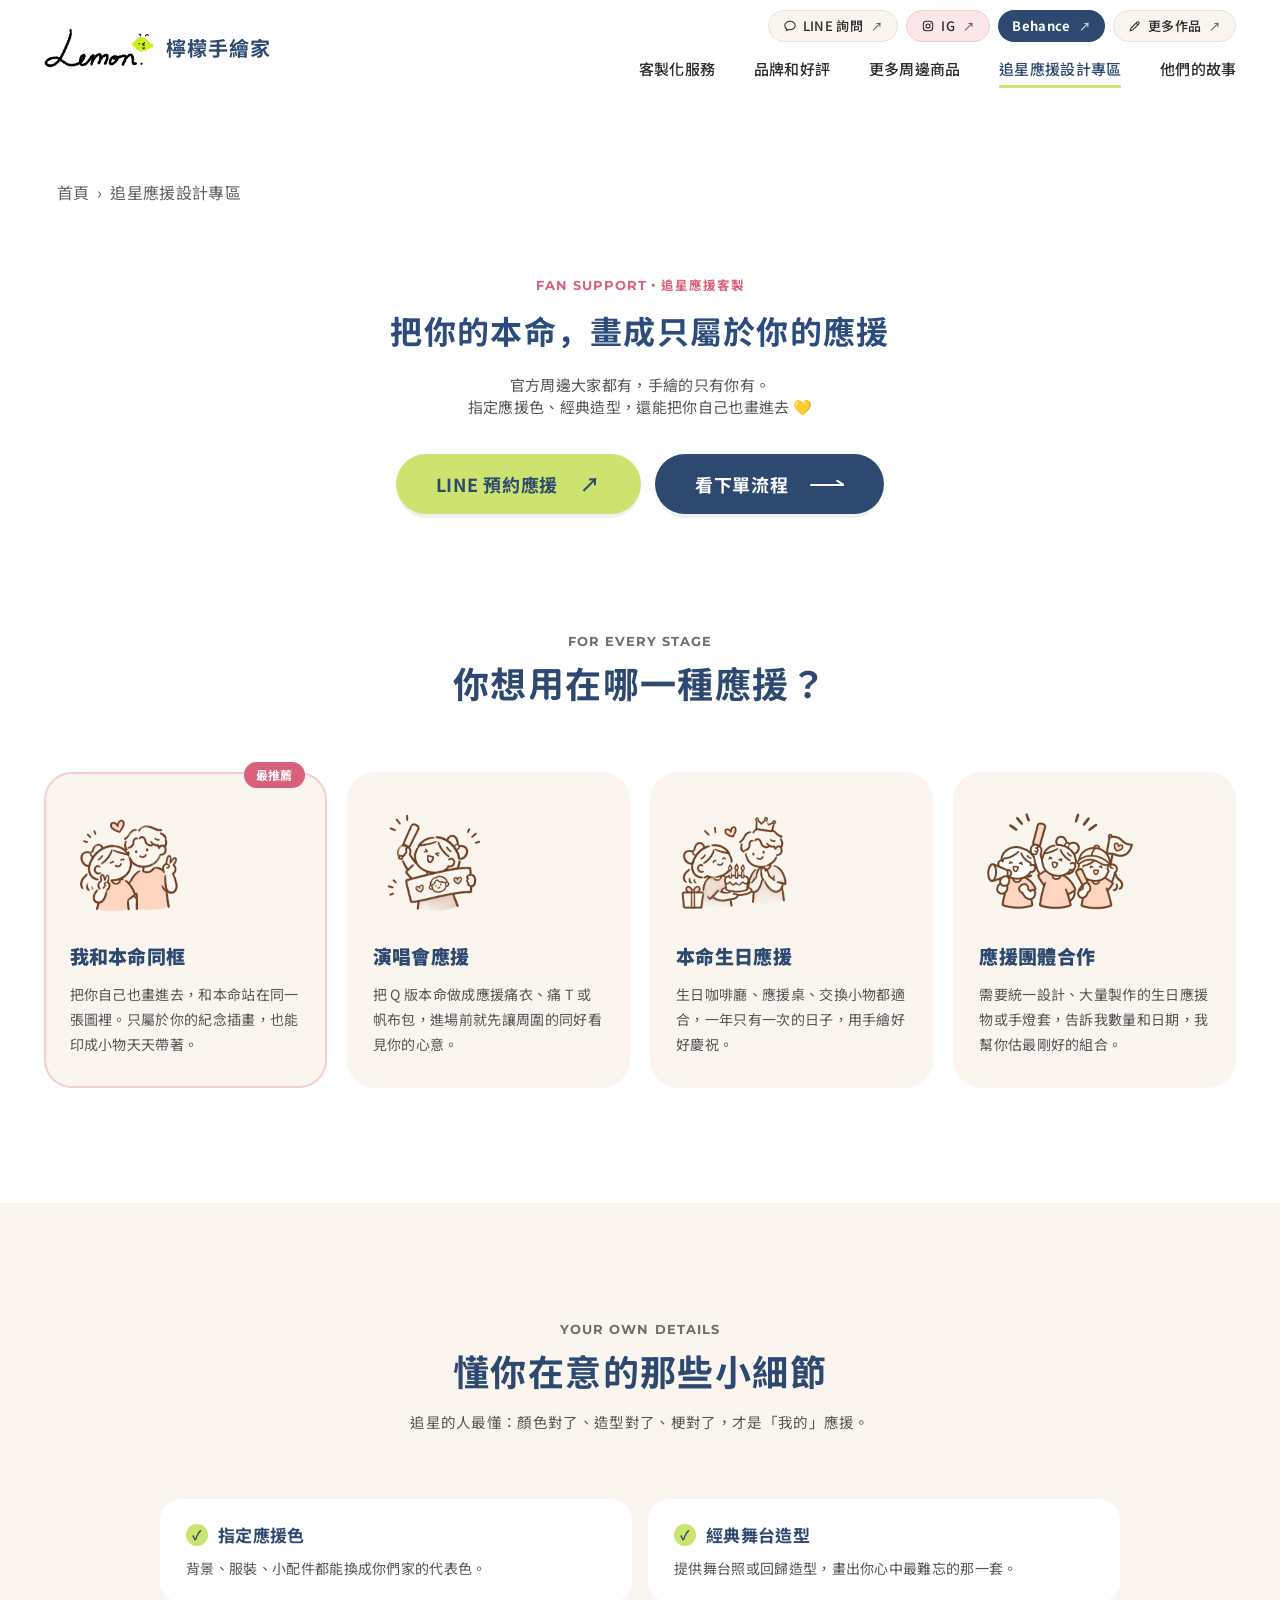
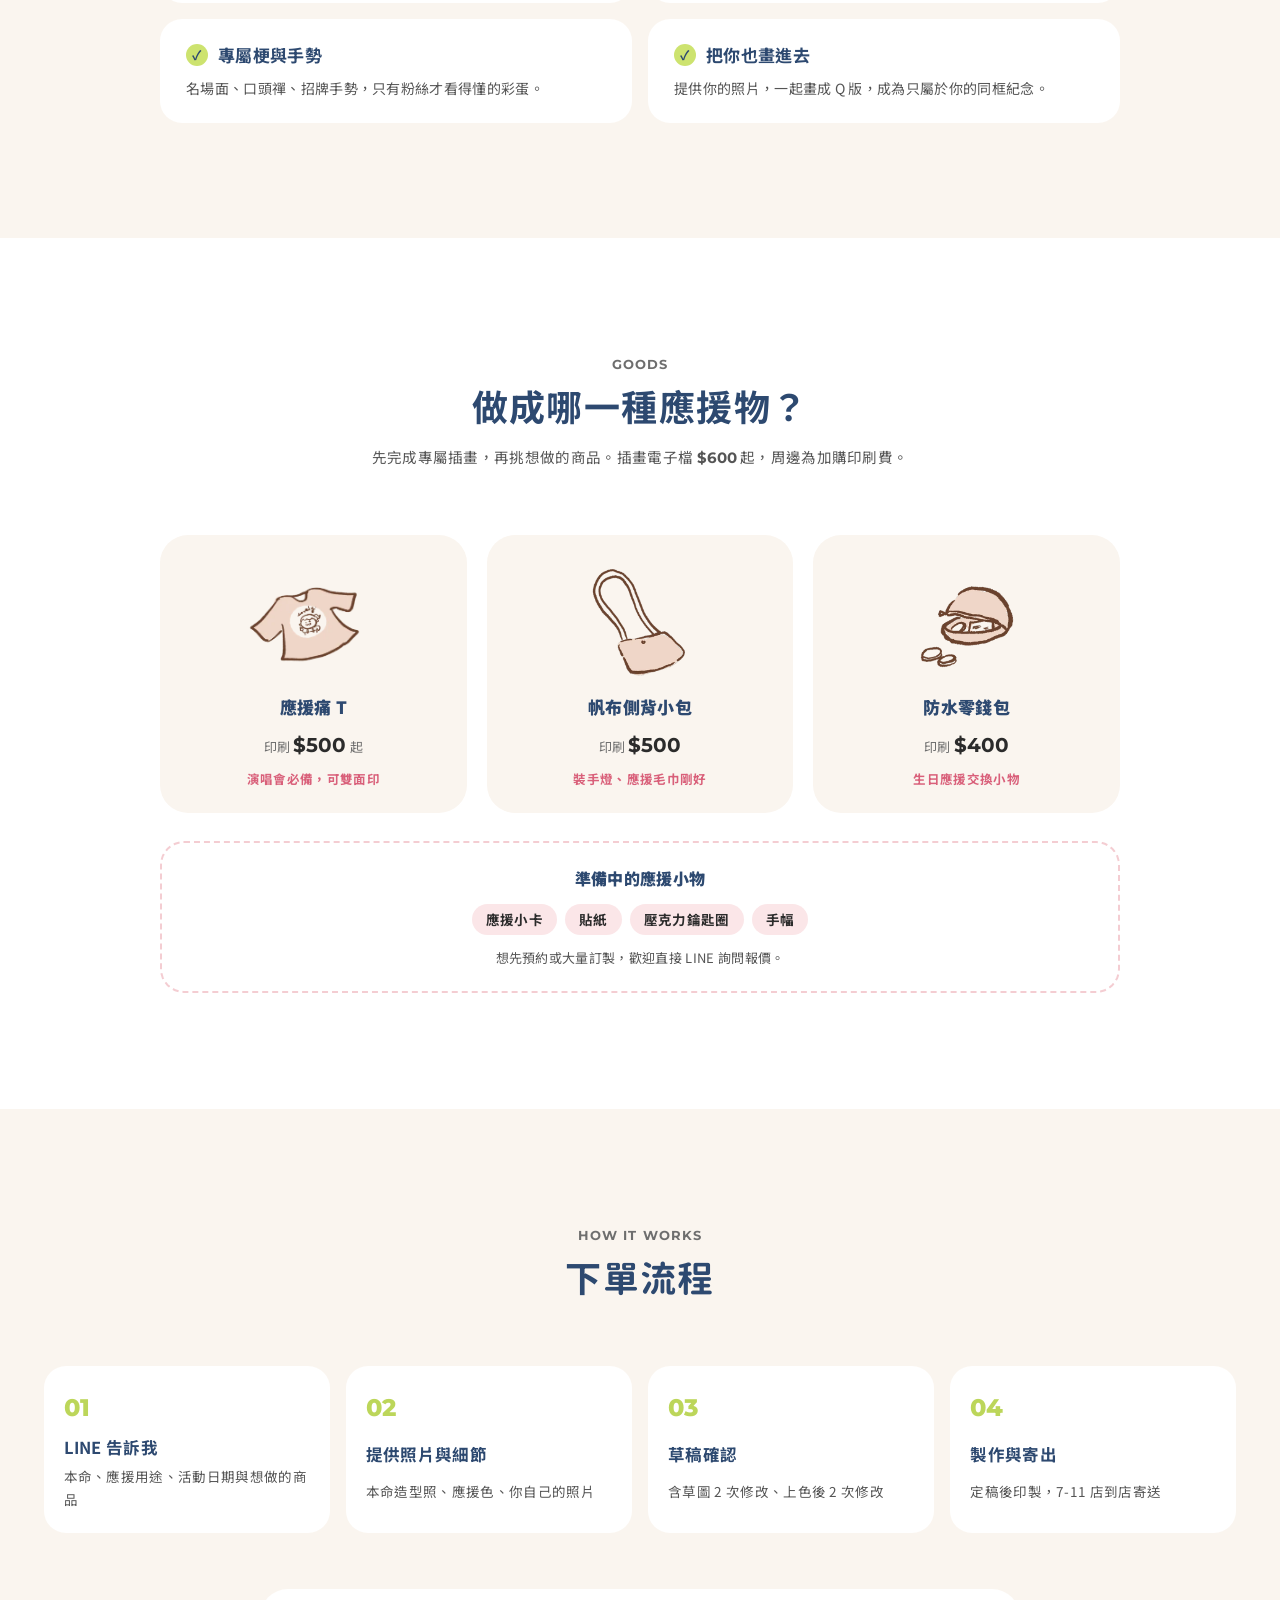
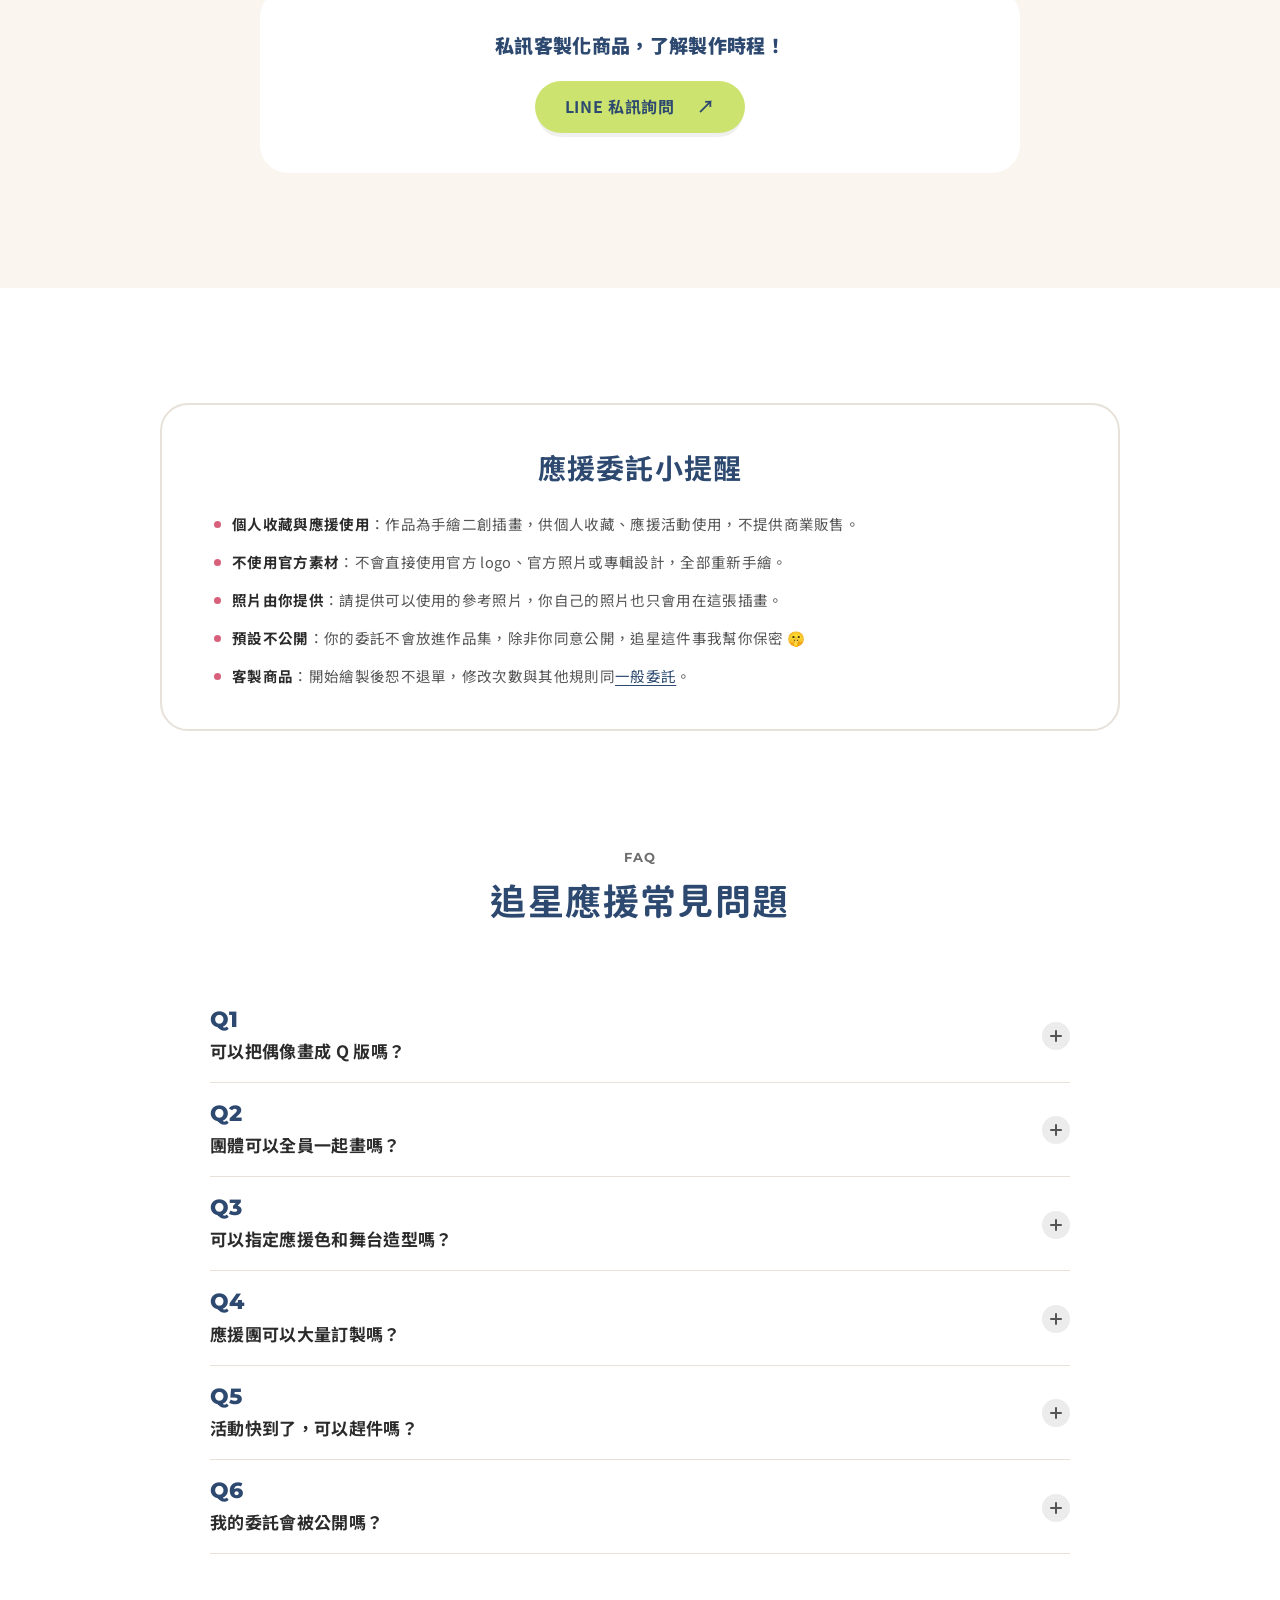
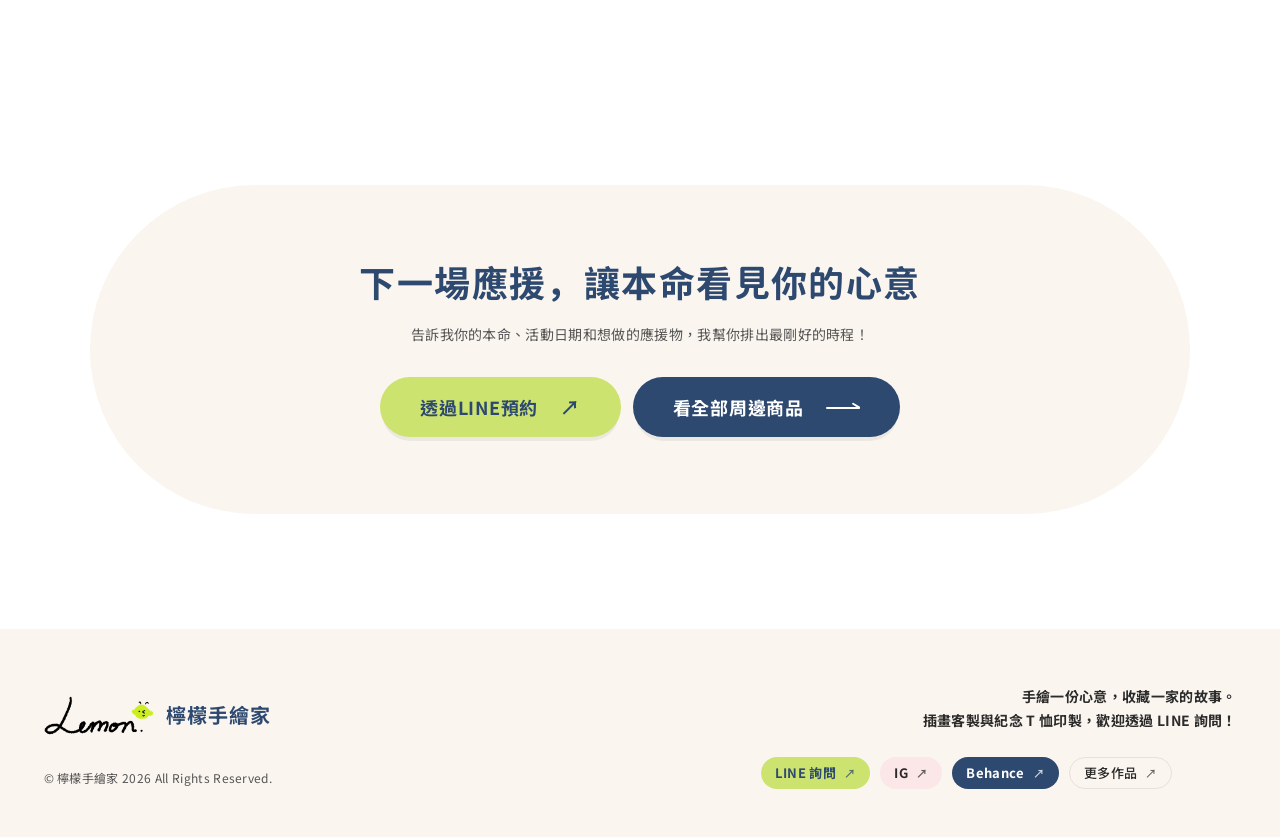
==== fan.html @ dd67eef9 "手機換頁更順：第一屏不淡入、統一資源版本號、預先抓分頁、換頁淡入轉場 - 第一屏內容直接顯示，不再等 JS 載入後淡入（原本換頁後標題約 0.6～0.8 秒才完全出現）；往下捲的內容維持淡入 - 各頁" ====
<!doctype html>
<html lang="zh-Hant-TW" class="no-js">
<head>
  <meta charset="utf-8" />
  <meta name="color-scheme" content="light" />
  <meta name="viewport" content="width=device-width, initial-scale=1, viewport-fit=cover" />
  <title>追星應援客製｜Q 版偶像插畫、和本命同框、應援痛 T 與生日應援小物｜檸檬手繪家</title>
  <meta name="description" content="把你的本命畫成手繪 Q 版，或把你和本命畫進同一張圖。可指定應援色、經典造型與專屬梗，做成演唱會應援痛 T、帆布包、零錢包等生日應援小物，也接應援團客製報價。" />
  <link rel="canonical" href="https://www.lemonhomeme.com/fan.html" />
  <meta name="robots" content="index, follow, max-image-preview:large" />
  <meta property="og:type" content="website" />
  <meta property="og:site_name" content="檸檬手繪家" />
  <meta property="og:locale" content="zh_TW" />
  <meta property="og:title" content="追星應援客製｜把你的本命，畫成只屬於你的應援｜檸檬手繪家" />
  <meta property="og:description" content="手繪 Q 版本命、和本命同框插畫，可指定應援色與經典造型，做成應援痛 T、帆布包、生日應援小物。" />
  <meta property="og:url" content="https://www.lemonhomeme.com/fan.html" />
  <meta property="og:image" content="https://www.lemonhomeme.com/assets/og-image.jpg" />
  <meta property="og:image:width" content="1200" />
  <meta property="og:image:height" content="630" />
  <meta property="og:image:alt" content="檸檬手繪家 Q 版手繪插畫" />
  <meta name="twitter:card" content="summary_large_image" />
  <script type="application/ld+json">
{
 "@context": "https://schema.org",
 "@graph": [
  {
   "@type": "Organization",
   "@id": "https://www.lemonhomeme.com/#org",
   "name": "檸檬手繪家",
   "url": "https://www.lemonhomeme.com/",
   "logo": "https://www.lemonhomeme.com/assets/favicon-512.png",
   "sameAs": [
    "https://www.instagram.com/lemonhomeme/",
    "https://www.behance.net/kkkomo2102",
    "https://line.me/ti/p/~komo2102"
   ]
  },
  {
   "@type": "BreadcrumbList",
   "itemListElement": [
    { "@type": "ListItem", "position": 1, "name": "首頁", "item": "https://www.lemonhomeme.com/" },
    { "@type": "ListItem", "position": 2, "name": "追星應援設計專區", "item": "https://www.lemonhomeme.com/fan.html" }
   ]
  },
  {
   "@type": "FAQPage",
   "mainEntity": [
    {
     "@type": "Question",
     "name": "可以把偶像畫成 Q 版嗎？",
     "acceptedAnswer": { "@type": "Answer", "text": "可以。提供本命的照片與想要的造型，就能畫成檸檬手繪家風格的 Q 版插畫，作品為個人收藏與應援使用，不提供商業販售。" }
    },
    {
     "@type": "Question",
     "name": "演唱會或生日應援要多久前下單？",
     "acceptedAnswer": { "@type": "Answer", "text": "製作時程依商品與當時排單而定，請先私訊告訴我想做的客製化商品與活動日期，我會告知預計完成時間。節日與大型演唱會前排單較多，越早預約越安心。" }
    },
    {
     "@type": "Question",
     "name": "應援團可以大量訂製嗎？",
     "acceptedAnswer": { "@type": "Answer", "text": "可以。請透過 LINE 告訴我數量、品項與活動日期，我會依數量提供報價與交期。" }
    }
   ]
  }
 ]
}
  </script>
  <meta name="theme-color" content="#2d4970" />
  <link rel="icon" href="favicon.ico" sizes="any" />
  <link rel="icon" type="image/png" sizes="32x32" href="assets/favicon-32.png" />
  <link rel="icon" type="image/png" sizes="48x48" href="assets/favicon-48.png" />
  <link rel="icon" type="image/png" sizes="96x96" href="assets/favicon-96.png" />
  <link rel="icon" type="image/png" sizes="192x192" href="assets/favicon-192.png" />
  <link rel="apple-touch-icon" href="assets/apple-touch-icon.png" />
  <link rel="preload" href="assets/fonts/GenJyuuGothic-Bold-titles.woff2" as="font" type="font/woff2" crossorigin />
  <link rel="preconnect" href="https://fonts.googleapis.com" />
  <link rel="preconnect" href="https://fonts.gstatic.com" crossorigin />
  <link href="https://fonts.googleapis.com/css2?family=Montserrat:wght@600;700;800&family=Noto+Sans+TC:wght@400;500;700;900&display=swap" rel="stylesheet" />
  <link rel="stylesheet" href="styles.css?v=185" />
  <link rel="stylesheet" href="hig-refresh.css?v=23" />
  <link rel="stylesheet" href="fan.css?v=6" />
</head>
<body class="page-goods page-fan">
  <a class="skip-link" href="#main">跳到主要內容</a>

  <!-- ============ Header ============ -->
  <header class="site-header" id="top">
    <div class="container header-inner">
      <a class="brand" href="index.html" aria-label="檸檬手繪家 回到首頁">
        <img src="assets/logo.webp" alt="Lemon" width="357" height="128" class="brand-logo" />
        <span class="brand-name">檸檬手繪家</span>
      </a>

      <div class="header-right">
        <div class="header-pills">
          <a class="pill pill-outline" href="https://line.me/ti/p/~komo2102" target="_blank" rel="noopener" data-line>
            <svg viewBox="0 0 24 24" aria-hidden="true"><path d="M12 4C7 4 3 7.3 3 11.3c0 2.3 1.3 4.3 3.4 5.7L6 20l3.3-1.8c.9.2 1.8.3 2.7.3 5 0 9-3.3 9-7.2S17 4 12 4Z"/></svg>
            LINE 詢問
          </a>
          <a class="pill pill-outline" href="https://www.instagram.com/lemonhomeme/" target="_blank" rel="noopener" data-social>
            <svg viewBox="0 0 24 24" aria-hidden="true"><rect x="4" y="4" width="16" height="16" rx="5"/><circle cx="12" cy="12" r="3.6"/><circle cx="16.8" cy="7.2" r=".9" class="fill"/></svg>
            IG
          </a>
          <a class="pill pill-navy" href="https://www.behance.net/kkkomo2102" target="_blank" rel="noopener noreferrer">Behance</a>
          <a class="pill pill-outline" href="https://super-mermaid-92f6fc.netlify.app/" target="_blank" rel="noopener">
            <svg viewBox="0 0 24 24" aria-hidden="true"><path d="M4 20l4-1 10.5-10.5a2.1 2.1 0 0 0-3-3L5 16l-1 4Z"/><path d="M14 7l3 3"/></svg>
            更多作品
          </a>
        </div>
        <nav class="main-nav" aria-label="主選單">
          <a href="index.html">客製化服務</a>
          <a href="story.html">品牌和好評</a>
          <a href="goods.html">更多周邊商品</a>
          <a href="fan.html" class="is-active" aria-current="page">追星應援設計專區</a>
          <a href="stories.html">他們的故事</a>
        </nav>
      </div>

      <button class="menu-toggle" aria-label="開啟選單" aria-expanded="false" aria-controls="mobile-menu">
        <span></span><span></span><span></span>
      </button>
    </div>

    <div class="mobile-menu" id="mobile-menu" hidden>
      <nav aria-label="手機選單">
        <a href="index.html">客製化服務</a>
        <a href="story.html">品牌和好評</a>
        <a href="goods.html">更多周邊商品</a>
        <a href="fan.html" aria-current="page">追星應援設計專區</a>
        <a href="stories.html">他們的故事</a>
      </nav>
      <div class="mobile-menu-pills">
        <a class="btn btn-lime" href="https://line.me/ti/p/~komo2102" target="_blank" rel="noopener" data-line>LINE 詢問 <i class="arrow"></i></a>
        <a class="pill pill-outline" href="https://www.instagram.com/lemonhomeme/" target="_blank" rel="noopener" data-social>IG</a>
        <a class="btn btn-navy" href="https://www.behance.net/kkkomo2102" target="_blank" rel="noopener noreferrer">Behance <i class="arrow"></i></a>
        <a class="pill pill-outline" href="https://super-mermaid-92f6fc.netlify.app/" target="_blank" rel="noopener">更多作品</a>
      </div>
    </div>
  </header>

  <main id="main">
    <!-- ============ Hero ============ -->
    <section class="goods-hero fan-hero">
      <div class="container">
        <nav class="crumbs" aria-label="麵包屑"><a href="index.html">首頁</a><span aria-hidden="true">›</span><span>追星應援設計專區</span></nav>
        <div class="fan-hero-inner reveal">
          <p class="fan-eyebrow">FAN SUPPORT・追星應援客製</p>
          <h1 class="gh-title"><span class="nowrap">把你的本命，</span><span class="nowrap">畫成只屬於你的應援</span></h1>
          <p class="gh-lead">官方周邊大家都有，手繪的只有你有。<br />指定應援色、經典造型，還能把你自己也畫進去 💛</p>
          <div class="fan-hero-actions">
            <a class="btn btn-lime btn-lg" href="https://line.me/ti/p/~komo2102" target="_blank" rel="noopener" data-line>LINE 預約應援 <i class="arrow"></i></a>
            <a class="btn btn-navy btn-lg" href="#fan-timeline">看下單流程 <i class="arrow"></i></a>
          </div>
        </div>
      </div>
    </section>

    <!-- ============ Scenes ============ -->
    <section class="fan-scenes section" id="fan-scenes" aria-labelledby="fan-scenes-title">
      <div class="container">
        <header class="section-head reveal">
          <p class="eyebrow">FOR EVERY STAGE</p>
          <h2 class="h2" id="fan-scenes-title">你想用在哪一種應援？</h2>
        </header>
        <div class="fan-scene-grid">
          <article class="fan-scene is-hot reveal" style="--d:0">
            <span class="fan-badge">最推薦</span>
            <img class="fan-scene-ico" src="assets/fan/scene-together.webp" alt="我和本命同框插圖：兩人比 YA 合照" width="363" height="360" loading="lazy" />
            <h3>我和本命同框</h3>
            <p>把你自己也畫進去，和本命站在同一張圖裡。只屬於你的紀念插畫，也能印成小物天天帶著。</p>
          </article>
          <article class="fan-scene reveal" style="--d:1">
            <img class="fan-scene-ico" src="assets/fan/scene-concert.webp" alt="演唱會應援插圖：女孩舉著手燈與應援手幅" width="363" height="360" loading="lazy" />
            <h3>演唱會應援</h3>
            <p>把 Q 版本命做成應援痛衣、痛 T 或帆布包，進場前就先讓周圍的同好看見你的心意。</p>
          </article>
          <article class="fan-scene reveal" style="--d:2">
            <img class="fan-scene-ico" src="assets/fan/scene-birthday.webp" alt="生日應援插圖：捧著生日蛋糕為戴皇冠的本命慶生" width="363" height="360" loading="lazy" />
            <h3>本命生日應援</h3>
            <p>生日咖啡廳、應援桌、交換小物都適合，一年只有一次的日子，用手繪好好慶祝。</p>
          </article>
          <article class="fan-scene reveal" style="--d:3">
            <img class="fan-scene-ico" src="assets/fan/scene-group.webp" alt="應援團體插圖：三個人拿著大聲公、手燈和旗子一起應援" width="461" height="360" loading="lazy" />
            <h3>應援團體合作</h3>
            <p>需要統一設計、大量製作的生日應援物或手燈套，告訴我數量和日期，我幫你估最剛好的組合。</p>
          </article>
        </div>
      </div>
    </section>

    <!-- ============ Details you can choose ============ -->
    <section class="fan-details section section-beige" aria-labelledby="fan-details-title">
      <div class="container">
        <header class="section-head reveal">
          <p class="eyebrow">YOUR OWN DETAILS</p>
          <h2 class="h2" id="fan-details-title">懂你在意的那些小細節</h2>
          <p class="fan-sub">追星的人最懂：顏色對了、造型對了、梗對了，才是「我的」應援。</p>
        </header>
        <ul class="fan-detail-list">
          <li class="reveal" style="--d:0"><b>指定應援色</b><span>背景、服裝、小配件都能換成你們家的代表色。</span></li>
          <li class="reveal" style="--d:1"><b>經典舞台造型</b><span>提供舞台照或回歸造型，畫出你心中最難忘的那一套。</span></li>
          <li class="reveal" style="--d:2"><b>專屬梗與手勢</b><span>名場面、口頭禪、招牌手勢，只有粉絲才看得懂的彩蛋。</span></li>
          <li class="reveal" style="--d:3"><b>把你也畫進去</b><span>提供你的照片，一起畫成 Q 版，成為只屬於你的同框紀念。</span></li>
        </ul>
      </div>
    </section>

    <!-- ============ Items ============ -->
    <section class="fan-items section" id="fan-items" aria-labelledby="fan-items-title">
      <div class="container">
        <header class="section-head reveal">
          <p class="eyebrow">GOODS</p>
          <h2 class="h2" id="fan-items-title">做成哪一種應援物？</h2>
          <p class="fan-sub">先完成專屬插畫，再挑想做的商品。插畫電子檔 <span class="num">$600</span> 起，周邊為加購印刷費。</p>
        </header>
        <div class="fan-item-grid">
          <a class="fan-item reveal" style="--d:0" href="goods.html#tee">
            <span class="fan-item-art"><img src="assets/goods/tee-icon.webp" alt="應援痛 T 示意圖" width="428" height="267" loading="lazy" /></span>
            <b>應援痛 T</b>
            <span class="fan-item-price">印刷 <span class="num">$500</span> 起</span>
            <span class="fan-item-note">演唱會必備，可雙面印</span>
          </a>
          <a class="fan-item reveal" style="--d:1" href="goods.html#tote">
            <span class="fan-item-art"><img src="assets/goods/tote-art.webp" alt="帆布側背小包手繪插圖" width="472" height="390" loading="lazy" /></span>
            <b>帆布側背小包</b>
            <span class="fan-item-price">印刷 <span class="num">$500</span></span>
            <span class="fan-item-note">裝手燈、應援毛巾剛好</span>
          </a>
          <a class="fan-item reveal" style="--d:2" href="goods.html#purse">
            <span class="fan-item-art"><img src="assets/goods/purse-art.webp" alt="防水零錢包手繪插圖" width="475" height="390" loading="lazy" /></span>
            <b>防水零錢包</b>
            <span class="fan-item-price">印刷 <span class="num">$400</span></span>
            <span class="fan-item-note">生日應援交換小物</span>
          </a>
        </div>
        <div class="fan-soon reveal">
          <p class="fan-soon-title">準備中的應援小物</p>
          <ul class="fan-soon-list">
            <li>應援小卡</li>
            <li>貼紙</li>
            <li>壓克力鑰匙圈</li>
            <li>手幅</li>
          </ul>
          <p class="fan-soon-note">想先預約或大量訂製，歡迎直接 LINE 詢問報價。</p>
        </div>
      </div>
    </section>

    <!-- ============ Flow + timeline ============ -->
    <section class="fan-flow section section-beige" id="fan-timeline" aria-labelledby="fan-flow-title">
      <div class="container">
        <header class="section-head reveal">
          <p class="eyebrow">HOW IT WORKS</p>
          <h2 class="h2" id="fan-flow-title">下單流程</h2>
        </header>
        <ol class="fan-steps">
          <li class="reveal" style="--d:0"><span class="num">01</span><b>LINE 告訴我</b><span>本命、應援用途、活動日期與想做的商品</span></li>
          <li class="reveal" style="--d:1"><span class="num">02</span><b>提供照片與細節</b><span>本命造型照、應援色、你自己的照片</span></li>
          <li class="reveal" style="--d:2"><span class="num">03</span><b>草稿確認</b><span>含草圖 2 次修改、上色後 2 次修改</span></li>
          <li class="reveal" style="--d:3"><span class="num">04</span><b>製作與寄出</b><span>定稿後印製，7-11 店到店寄送</span></li>
        </ol>

        <div class="fan-timeline reveal">
          <h3 class="fan-timeline-title">私訊客製化商品，了解製作時程！</h3>
          <div class="fan-timeline-action">
            <a class="btn btn-lime" href="https://line.me/ti/p/~komo2102" target="_blank" rel="noopener" data-line>LINE 私訊詢問 <i class="arrow"></i></a>
          </div>
        </div>
      </div>
    </section>

    <!-- ============ Notice ============ -->
    <section class="fan-notice section" aria-labelledby="fan-notice-title">
      <div class="container">
        <div class="fan-notice-card reveal">
          <h2 class="fan-notice-title" id="fan-notice-title">應援委託小提醒</h2>
          <ul>
            <li><b>個人收藏與應援使用</b>：作品為手繪二創插畫，供個人收藏、應援活動使用，不提供商業販售。</li>
            <li><b>不使用官方素材</b>：不會直接使用官方 logo、官方照片或專輯設計，全部重新手繪。</li>
            <li><b>照片由你提供</b>：請提供可以使用的參考照片，你自己的照片也只會用在這張插畫。</li>
            <li><b>預設不公開</b>：你的委託不會放進作品集，除非你同意公開，追星這件事我幫你保密 🤫</li>
            <li><b>客製商品</b>：開始繪製後恕不退單，修改次數與其他規則同<a href="index.html#faq">一般委託</a>。</li>
          </ul>
        </div>
      </div>
    </section>

    <!-- ============ FAQ ============ -->
    <section class="fan-faq section" aria-labelledby="fan-faq-title">
      <div class="container">
        <header class="section-head reveal">
          <p class="eyebrow">FAQ</p>
          <h2 class="h2" id="fan-faq-title">追星應援常見問題</h2>
        </header>
        <div class="faq-list fan-faq-list">
          <details class="qa reveal">
            <summary><span class="q-no">Q1</span><span class="q-text">可以把偶像畫成 Q 版嗎？</span><i class="q-icon" aria-hidden="true"></i></summary>
            <div class="qa-body"><p>可以！提供本命的照片和想要的造型，就能畫成檸檬手繪家風格的 Q 版插畫。作品為個人收藏與應援使用，不提供商業販售。</p></div>
          </details>
          <details class="qa reveal">
            <summary><span class="q-no">Q2</span><span class="q-text">團體可以全員一起畫嗎？</span><i class="q-icon" aria-hidden="true"></i></summary>
            <div class="qa-body"><p>可以，依人數計價，和一般委託相同：1 人 $600、3 人 $1,500 起。成員較多或需要特殊舞台場景時，會另外報價。</p></div>
          </details>
          <details class="qa reveal">
            <summary><span class="q-no">Q3</span><span class="q-text">可以指定應援色和舞台造型嗎？</span><i class="q-icon" aria-hidden="true"></i></summary>
            <div class="qa-body"><p>可以！請提供應援色色碼或參考圖，以及想要的造型照片。專屬梗、手勢或小道具也歡迎一起告訴我。</p></div>
          </details>
          <details class="qa reveal">
            <summary><span class="q-no">Q4</span><span class="q-text">應援團可以大量訂製嗎？</span><i class="q-icon" aria-hidden="true"></i></summary>
            <div class="qa-body"><p>可以。請透過 LINE 告訴我數量、品項與活動日期，我會依數量提供報價與交期。大量訂製建議盡早聯絡。</p></div>
          </details>
          <details class="qa reveal">
            <summary><span class="q-no">Q5</span><span class="q-text">活動快到了，可以趕件嗎？</span><i class="q-icon" aria-hidden="true"></i></summary>
            <div class="qa-body"><p>請先 LINE 詢問當下排單狀況。T 恤印刷可加急（+20%，約減 3 個工作天），但插畫繪製需要時間，無法保證一定趕得上，建議先私訊確認時程、提早預約。</p></div>
          </details>
          <details class="qa reveal">
            <summary><span class="q-no">Q6</span><span class="q-text">我的委託會被公開嗎？</span><i class="q-icon" aria-hidden="true"></i></summary>
            <div class="qa-body"><p>追星應援的委託預設不公開。只有在你同意的情況下，才會放進作品集或 IG 分享。</p></div>
          </details>
        </div>
      </div>
    </section>

    <!-- ============ CTA ============ -->
    <section class="cta section" id="contact">
      <div class="container">
        <div class="cta-card reveal">
          <h2 class="h2"><span class="m-line">下一場應援<span class="d-only">，</span></span><span class="m-line">讓本命看見你的心意</span></h2>
          <p>告訴我你的本命、活動日期和想做的應援物，<span class="nowrap">我幫你排出最剛好的時程！</span></p>
          <div class="story-cta-actions">
            <a class="btn btn-lime btn-lg" href="https://line.me/ti/p/~komo2102" target="_blank" rel="noopener" data-line>透過LINE預約 <i class="arrow"></i></a>
            <a class="btn btn-navy btn-lg" href="goods.html">看全部周邊商品 <i class="arrow"></i></a>
          </div>
        </div>
      </div>
    </section>
  </main>

  <!-- ============ Footer ============ -->
  <footer class="site-footer">
    <div class="container footer-inner">
      <div class="footer-brand">
        <a class="brand" href="index.html">
          <img src="assets/logo.webp" alt="Lemon" width="357" height="128" class="brand-logo" loading="lazy" />
          <span class="brand-name">檸檬手繪家</span>
        </a>
        <p class="copy">© 檸檬手繪家 2026 All Rights Reserved.</p>
      </div>
      <div class="footer-right">
        <p class="footer-tagline">手繪一份心意，收藏一家的故事。<br />插畫客製與紀念 T 恤印製，歡迎透過 LINE 詢問！</p>
        <div class="footer-pills">
          <a class="pill pill-lime" href="https://line.me/ti/p/~komo2102" target="_blank" rel="noopener" data-line>LINE 詢問</a>
          <a class="pill pill-lime" href="https://www.instagram.com/lemonhomeme/" target="_blank" rel="noopener" data-social>IG</a>
          <a class="pill pill-navy" href="https://www.behance.net/kkkomo2102" target="_blank" rel="noopener noreferrer">Behance</a>
          <a class="pill pill-outline" href="https://super-mermaid-92f6fc.netlify.app/" target="_blank" rel="noopener">更多作品</a>
        </div>
      </div>
    </div>
  </footer>

  <nav class="float-nav tab-bar" aria-label="快速分頁">
    <a href="index.html" aria-label="客製化服務"><svg viewBox="0 0 24 24" aria-hidden="true"><path d="M4 20l1-4L16 5l3 3L8 19l-4 1Z"/><path d="M14 7l3 3"/></svg><span>客製</span></a>
    <a href="story.html" aria-label="品牌和好評"><svg viewBox="0 0 24 24" aria-hidden="true"><path d="M4 5.5C6.5 4.5 9.5 4.5 12 6c2.5-1.5 5.5-1.5 8-.5V19c-2.5-1-5.5-1-8 .5-2.5-1.5-5.5-1.5-8-.5V5.5Z"/><path d="M12 6v13.5"/></svg><span>品牌和好評</span></a>
    <a href="goods.html" aria-label="更多周邊商品"><svg viewBox="0 0 24 24" aria-hidden="true"><path d="M5 8h14l-1 12H6L5 8Z"/><path d="M9 8V6a3 3 0 0 1 6 0v2"/></svg><span>周邊</span></a>
    <a href="fan.html" aria-label="追星應援設計專區" class="is-active" aria-current="page"><svg viewBox="0 0 24 24" aria-hidden="true"><path d="M12 19.5s-7-4.3-7-9.3C5 7.8 6.8 6 9 6c1.3 0 2.4.7 3 1.8C12.6 6.7 13.7 6 15 6c2.2 0 4 1.8 4 4.2 0 5-7 9.3-7 9.3Z"/></svg><span>應援</span></a>
    <a href="stories.html" aria-label="他們的故事"><svg viewBox="0 0 24 24" aria-hidden="true"><path d="M3.5 11 12 4l8.5 7"/><path d="M5.5 9.5V20h13V9.5"/><path d="M12 17.2s-3-1.8-3-3.7c0-1 .8-1.7 1.6-1.7.6 0 1.1.3 1.4.8.3-.5.8-.8 1.4-.8.8 0 1.6.7 1.6 1.7 0 1.9-3 3.7-3 3.7Z"/></svg><span>故事</span></a>
  </nav>

  <button class="to-top" aria-label="回到頂端">
    <svg viewBox="0 0 24 24" aria-hidden="true"><path d="M6 14l6-6 6 6"/></svg>
  </button>

  <script src="main.js?v=94" defer></script>
</body>
</html>
---- styles.css ----
/* =========================================================
   檸檬手繪家 Lemon — Brand site
   Desktop design base: 1440px  |  Mobile: 375px
   ========================================================= */

/* Section titles: Gen Jyuu Gothic Bold (SIL OFL 1.1), subset to the title characters only */
@font-face {
  font-family: "Gen Jyuu Gothic Titles";
  src: url("assets/fonts/GenJyuuGothic-Bold-titles.woff2") format("woff2");
  font-weight: 700; font-style: normal; font-display: swap;
}

:root {
  --navy: #2d4970;
  --navy-700: #233a5a;
  --lime: #cde36f;
  --lime-600: #bcd65a;
  --beige: #faf5ef;
  --beige-200: #f3ebe1;
  --tan: #dcb898;
  --brown: #6b4a3a;
  --ink: #2b2b2b;
  --ink-2: #555;
  --muted: #9a9a9a;
  --line: #e7e1da;
  --hero-bg: #eef0f5;
  --card-grey: #f4f4f4;
  --white: #fff;

  --font-tc: "Noto Sans TC", "PingFang TC", "Microsoft JhengHei", system-ui, sans-serif;
  --font-en: "Montserrat", "Noto Sans TC", system-ui, sans-serif;
  --font-title: "Gen Jyuu Gothic Titles", "Gen Jyuu Gothic", "Noto Sans TC", sans-serif;

  --container: 1344px;
  --gutter: clamp(16px, 3.4vw, 48px);
  --section-y: clamp(72px, 9vw, 140px);
  --radius: 20px;
  --radius-lg: 32px;
  --ease: cubic-bezier(.22, .9, .3, 1);
  --ease-spring: cubic-bezier(.34, 1.56, .64, 1);
  --header-h: 112px;
}

*, *::before, *::after { box-sizing: border-box; }
html { scroll-behavior: smooth; scroll-padding-top: 90px; -webkit-text-size-adjust: 100%; }
body {
  margin: 0;
  font-family: var(--font-tc);
  color: var(--ink);
  background: var(--white);
  line-height: 1.7;
  letter-spacing: .02em;
  -webkit-font-smoothing: antialiased;
  overflow-x: hidden;
}
img { max-width: 100%; display: block; -webkit-user-drag: none; user-select: none; -webkit-user-select: none; -webkit-touch-callout: none; }
a { color: inherit; text-decoration: none; }
button { font: inherit; color: inherit; cursor: pointer; border: 0; background: none; padding: 0; }
h1, h2, h3, p, ul, ol, figure { margin: 0; padding: 0; }
ul, ol { list-style: none; }
:focus-visible { outline: 3px solid var(--lime-600); outline-offset: 3px; border-radius: 8px; }

.skip-link { position: absolute; left: -9999px; top: 8px; z-index: 999; background: var(--navy); color: #fff; padding: 8px 14px; border-radius: 8px; }
.skip-link:focus { left: 8px; }

.container { width: 100%; max-width: calc(var(--container) + var(--gutter) * 2); margin-inline: auto; padding-inline: var(--gutter); }
.section { padding-block: var(--section-y); }
.section-beige { background: var(--beige); }
.center { text-align: center; }
.num { font-family: var(--font-en); font-weight: 700; letter-spacing: 0; }

.eyebrow { font-family: var(--font-en); font-weight: 700; font-size: 13px; letter-spacing: .08em; color: var(--muted); margin-bottom: 10px; }
.h2 { font-family: var(--font-title); font-size: 36px; font-weight: 700; color: var(--navy); line-height: 46px; letter-spacing: .04em; text-wrap: balance; }
.lead { font-weight: 700; color: var(--ink); margin-top: 18px; }
.section-head { text-align: center; margin-bottom: clamp(36px, 5vw, 64px); }

/* ---------- Buttons ---------- */
.btn {
  --bg: var(--lime); --fg: var(--navy);
  position: relative; display: inline-flex; align-items: center; justify-content: center; gap: 22px;
  min-height: 52px; padding: 0 30px; border-radius: 999px;
  background: var(--bg); color: var(--fg); font-weight: 700; font-size: 16px; letter-spacing: .04em;
  transition: transform .35s var(--ease-spring), box-shadow .35s var(--ease), background-color .3s;
  box-shadow: 0 6px 0 -2px rgba(0,0,0,.06);
}
.btn:hover { transform: scale(1.06); box-shadow: 0 12px 24px -12px rgba(45,73,112,.4); }
.btn:active { transform: scale(.98); }
.btn-lime { --bg: var(--lime); --fg: var(--navy); }
.btn-navy { --bg: var(--navy); --fg: #fff; }
.btn-lg { min-height: 60px; padding: 0 40px; font-size: 18px; }
.arrow { position: relative; display: inline-block; width: 34px; height: 10px; transition: transform .35s var(--ease); }
.arrow::before { content: ""; position: absolute; left: 0; right: 0; top: 50%; height: 1.6px; background: currentColor; border-radius: 2px; }
.arrow::after { content: ""; position: absolute; right: 0; top: 50%; width: 9px; height: 1.6px; background: currentColor; transform-origin: right center; transform: rotate(32deg); border-radius: 2px; }
.btn:hover .arrow { transform: translateX(6px); }

.pill { display: inline-flex; align-items: center; gap: 6px; height: 32px; padding: 0 14px; border-radius: 999px; font-size: 13px; font-weight: 500; transition: background-color .25s, transform .25s var(--ease-spring), color .25s; }
.pill svg { width: 14px; height: 14px; fill: none; stroke: currentColor; stroke-width: 1.8; }
.pill svg .fill { fill: currentColor; stroke: none; }
.pill-outline { background: var(--beige); color: var(--ink); border: 1px solid var(--line); }
.pill-outline:hover { background: var(--lime); border-color: var(--lime); transform: scale(1.06); }
.pill-lime { background: var(--lime); color: var(--navy); font-weight: 700; }
.pill-lime:hover { transform: scale(1.06); }

/* ---------- Header ---------- */
.site-header {
  position: sticky; top: 0; z-index: 100; background: rgba(255,255,255,.92);
  backdrop-filter: saturate(1.4) blur(12px); -webkit-backdrop-filter: saturate(1.4) blur(12px);
  transition: box-shadow .3s, transform .4s var(--ease);
}
.site-header.is-scrolled { box-shadow: 0 6px 24px -14px rgba(0,0,0,.25); }
.site-header.is-hidden { transform: translateY(-100%); }
.header-inner { display: flex; align-items: center; justify-content: space-between; min-height: 96px; transition: min-height .35s var(--ease); }
.is-scrolled .header-inner { min-height: 72px; }
.brand { display: inline-flex; align-items: center; gap: 12px; }
.brand-logo { width: 110px; height: auto; transition: transform .5s var(--ease-spring); }
.brand:hover .brand-logo { transform: rotate(-4deg) scale(1.04); }
.brand-name { font-weight: 700; font-size: 20px; color: var(--navy); letter-spacing: .06em; }
.header-right { display: flex; flex-direction: column; align-items: flex-end; gap: 10px; }
.header-pills { display: flex; gap: 8px; transition: opacity .3s, height .3s, margin .3s; }
.is-scrolled .header-pills { opacity: 0; height: 0; margin-top: -10px; pointer-events: none; overflow: hidden; }
.main-nav { display: flex; gap: clamp(20px, 3vw, 44px); }
.main-nav a { position: relative; font-weight: 500; font-size: 15px; padding: 4px 0; color: var(--ink); transition: color .25s; }
.main-nav a::after { content: ""; position: absolute; left: 50%; right: 50%; bottom: -2px; height: 3px; border-radius: 3px; background: var(--lime); transition: left .35s var(--ease), right .35s var(--ease); }
.main-nav a:hover, .main-nav a.is-active { color: var(--navy); }
.main-nav a:hover::after, .main-nav a.is-active::after { left: 0; right: 0; }

.menu-toggle { display: none; width: 44px; height: 44px; border-radius: 50%; background: var(--beige); position: relative; }
.menu-toggle span { position: absolute; left: 13px; right: 13px; height: 2px; border-radius: 2px; background: var(--navy); transition: transform .35s var(--ease), opacity .2s; }
.menu-toggle span:nth-child(1) { top: 15px; }
.menu-toggle span:nth-child(2) { top: 21px; }
.menu-toggle span:nth-child(3) { top: 27px; }
.menu-open .menu-toggle span:nth-child(1) { transform: translateY(6px) rotate(45deg); }
.menu-open .menu-toggle span:nth-child(2) { opacity: 0; }
.menu-open .menu-toggle span:nth-child(3) { transform: translateY(-6px) rotate(-45deg); }

.mobile-menu { position: absolute; top: 100%; left: 0; right: 0; height: calc(100vh - 64px); height: calc(100dvh - 64px); background: var(--beige); padding: 32px var(--gutter) 40px; display: flex; flex-direction: column; justify-content: space-between; overflow-y: auto; }
.mobile-menu[hidden] { display: none; }
.mobile-menu nav { display: flex; flex-direction: column; }
.mobile-menu nav a { font-size: 22px; font-weight: 700; color: var(--navy); padding: 16px 0; border-bottom: 1px solid var(--line); opacity: 0; transform: translateY(14px); transition: opacity .4s var(--ease), transform .45s var(--ease); }
.menu-open .mobile-menu nav a { opacity: 1; transform: none; }
.menu-open .mobile-menu nav a:nth-child(2) { transition-delay: .05s; }
.menu-open .mobile-menu nav a:nth-child(3) { transition-delay: .1s; }
.menu-open .mobile-menu nav a:nth-child(4) { transition-delay: .15s; }
.menu-open .mobile-menu nav a:nth-child(5) { transition-delay: .2s; }
.mobile-menu-pills { display: flex; flex-direction: column; gap: 12px; margin-top: 32px; }
.mobile-menu-pills .pill { height: 48px; justify-content: center; font-size: 15px; }

/* ---------- Hero ---------- */
.hero { padding-top: 8px; }
.hero-shell {
  position: relative; overflow: hidden; isolation: isolate;
  min-height: clamp(560px, 46vw, 680px);
  margin-left: clamp(0px, 1.5vw, 24px);
  border-radius: 360px 0 0 0;
  background: var(--hero-bg);
  display: grid; grid-template-columns: minmax(0, 1fr) minmax(0, 1.25fr); align-items: center;
}
.hero-tee { position: absolute; inset: 0; width: 100%; height: 100%; object-fit: cover; object-position: 60% 20%; z-index: -1; transform: scale(1.06); transition: transform 1.6s var(--ease); }
.is-loaded .hero-tee { transform: scale(1); }
.hero-copy { position: relative; padding: 40px 0 60px clamp(24px, 5vw, 80px); z-index: 2; }
.hero-title img { width: clamp(260px, 28vw, 420px); height: auto; }
.hero-actions { display: flex; flex-wrap: wrap; gap: 14px; margin-top: 36px; }
.hero-actions .btn { min-width: 196px; justify-content: space-between; }
.hero-price {
  display: inline-flex; align-items: center; flex-wrap: wrap; gap: 6px 22px; margin-top: 16px;
  background: #fff; border-radius: 999px; padding: 12px 26px; box-shadow: 0 10px 30px -18px rgba(45,73,112,.35);
  font-size: 13px; color: var(--ink-2);
}
.hero-price strong { color: var(--navy); font-size: 14px; }
.hero-price b { color: var(--ink); font-size: 18px; margin-left: 4px; }

.hero-stage { position: relative; height: 100%; min-height: inherit; }
.hero-slides { position: absolute; inset: 0; }
.hero-slide { position: absolute; inset: 6% 6% 4% 0; opacity: 0; visibility: hidden; transition: opacity .8s var(--ease), visibility 0s .8s; }
.hero-slide.is-active { opacity: 1; visibility: visible; transition: opacity .8s var(--ease), visibility 0s; }
/* star background + cover share the same centred box so the white star frames the yellow one */
.star-bg, .hs.cover {
  position: absolute; inset: 0; margin: auto;
  width: auto; height: auto; max-width: min(96%, 680px); max-height: 96%;
}
.star-bg {
  transform: rotate(-8deg) scale(.4); opacity: 0;
  filter: drop-shadow(0 20px 40px rgba(45,73,112,.14));
  transition: transform 1.1s var(--ease-spring), opacity .6s;
}
.is-active .star-bg { transform: none; opacity: 1; }
.hs.cover { transition-delay: .25s; }
.hs { position: absolute; height: auto; opacity: 0; transform: translateY(40px) scale(.85); transition: opacity .6s var(--ease), transform .9s var(--ease-spring); will-change: transform; }
.is-active .hs { opacity: 1; transform: none; }
.hs.cute-title { width: 40%; left: 31%; top: 9%; transition-delay: .25s; z-index: 1; }
.p { width: 16%; }
.p1 { left: 27%; top: 30%; transition-delay: .35s; }
.p2 { left: 39%; top: 25%; width: 15%; transition-delay: .42s; }
.p3 { left: 51%; top: 29%; width: 15%; transition-delay: .49s; }
.p4 { left: 62%; top: 35%; transition-delay: .56s; }
.p5 { left: 35%; top: 48%; width: 17%; transition-delay: .63s; }
.p6 { left: 21%; top: 52%; width: 18%; transition-delay: .7s; }
.p7 { left: 49%; top: 50%; width: 16%; transition-delay: .77s; }
.p8 { left: 63%; top: 55%; width: 12%; transition-delay: .84s; }
.hs.sweet { width: min(62%, 440px); inset: 0; margin: auto; transition-delay: .2s; }
.hs.slide-art { inset: 0; margin: auto; transition-delay: .2s; }
.hs.art-mom { width: min(62%, 440px); }
.hs.art-happy { width: min(72%, 500px); }
/* idle float (applied to inner wrapper via JS-free animation on the img itself after entry) */
.is-active .p { animation: bob 5s ease-in-out infinite; }
.is-active .p2 { animation-delay: -1.2s; } .is-active .p3 { animation-delay: -2.4s; } .is-active .p4 { animation-delay: -.6s; }
.is-active .p5 { animation-delay: -3s; } .is-active .p6 { animation-delay: -1.8s; } .is-active .p7 { animation-delay: -3.6s; } .is-active .p8 { animation-delay: -4.2s; }
@keyframes bob { 0%, 100% { translate: 0 0; } 50% { translate: 0 -8px; } }
.hs.p:hover { scale: 1.08; rotate: -3deg; transition: scale .4s var(--ease-spring), rotate .4s var(--ease-spring); z-index: 5; }

.hero-dots { position: absolute; right: clamp(16px, 3vw, 48px); top: 50%; transform: translateY(-50%); display: flex; flex-direction: column; gap: 14px; z-index: 3; }
.hero-dots button { width: 12px; height: 12px; border-radius: 99px; background: #d5d2cc; transition: height .4s var(--ease), background-color .3s; }
.hero-dots button.is-active { background: var(--navy); height: 30px; }

/* ---------- Character marquee ---------- */
.char-strip { padding: 36px 0 12px; }
.marquee { overflow: hidden; -webkit-mask-image: linear-gradient(90deg, transparent, #000 6%, #000 94%, transparent); mask-image: linear-gradient(90deg, transparent, #000 6%, #000 94%, transparent); }
.marquee-track { display: flex; width: max-content; gap: clamp(18px, 2.6vw, 40px); animation: marquee var(--dur, 40s) linear infinite; }
.marquee:hover .marquee-track { animation-play-state: paused; }
.char-strip .marquee-track { gap: 0; }
.char-strip .marquee-track img { margin-right: clamp(14px, 1.6vw, 23px); width: clamp(68px, 6.46vw, 93px); height: auto; aspect-ratio: 1; object-fit: contain; background: #fff; transition: transform .45s var(--ease-spring); }
.char-strip .marquee-track img:hover { transform: translateY(-10px) rotate(-6deg) scale(1.12); }
@keyframes marquee { to { transform: translateX(-50%); } }

/* ---------- Family grid ---------- */
.family-head { display: flex; justify-content: space-between; align-items: flex-end; gap: 24px; margin-bottom: 40px; }
.family-desc { font-weight: 700; font-size: 15px; color: var(--ink); max-width: 460px; }
.family-grid { display: grid; grid-template-columns: repeat(6, 1fr); grid-auto-rows: auto; }
.f-card { position: relative; aspect-ratio: 4 / 3; border-radius: 16px; overflow: hidden; background: var(--card-grey); margin: 0; cursor: zoom-in; }
.f-card img { width: 100%; height: 100%; object-fit: contain; padding: 6%; }
.f-card.photo { background: #fff; }
.f-card.photo img { object-fit: cover; padding: 0; }
.f-card.bg-beige { background: var(--beige); }
.f-card.bg-lilac { background: #efeaf5; }
.f-card.bg-sun { background: #f8e7a6; }
.f-card.bg-mint { background: #eef3e2; }
.family-grid .f-card:nth-child(1) { grid-column: 1; grid-row: 1; }
.family-grid .f-card:nth-child(2) { grid-column: 3; grid-row: 1; }
.family-grid .f-card:nth-child(3) { grid-column: 5; grid-row: 1; }
.family-grid .f-card:nth-child(4) { grid-column: 2; grid-row: 2; }
.family-grid .f-card:nth-child(5) { grid-column: 4; grid-row: 2; }
.family-grid .f-card:nth-child(6) { grid-column: 6; grid-row: 2; }
.family-grid .f-card:nth-child(7) { grid-column: 1; grid-row: 3; }
.family-grid .f-card:nth-child(8) { grid-column: 3; grid-row: 3; }
.family-grid .f-card:nth-child(9) { grid-column: 5; grid-row: 3; }
.family .center { margin-top: 56px; }

/* ---------- Story / plan cards (Figma 1342:2201, 1443 × 795) ---------- */
.story { padding: 81px 0 64px; }
.story-head { text-align: center; }
.story-title { font-family: var(--font-title); font-size: 36px; line-height: 46px; font-weight: 700; color: var(--navy); letter-spacing: .04em; }
.story-lead { font-size: 16px; line-height: 24px; font-weight: 700; color: var(--ink); margin-top: 31px; }
.plan-cards { display: grid; grid-template-columns: repeat(2, 480px); justify-content: center; gap: 46px; margin-top: 40px; }
.plan-card {
  background: #fff; border-radius: 176px; height: 509px; padding: 46px 32px 38px;
  display: flex; flex-direction: column; align-items: center; text-align: center;
}
.plan-card-title { font-size: 30px; line-height: 38px; font-weight: 900; color: var(--navy); }
.plan-card-sub { font-size: 20px; line-height: 28px; font-weight: 700; color: var(--ink); margin-top: 27px; }
.plan-card-desc { font-size: 13px; line-height: 20px; color: var(--ink-2); margin-top: 18px; }
.plan-card-art { height: 156px; margin-top: 40px; display: flex; align-items: flex-end; justify-content: center; }
.plan-card-art img { height: auto; }
.plan-card-art .art-merch { width: 228px; }
.plan-card-art .art-girl { width: 180px; }
.plan-card .btn { margin-top: 45px; min-height: 53px; padding: 0 34px; font-size: 15px; gap: 16px; }

/* ---------- Simple pricing bubbles ---------- */
.simple .h2 { margin-bottom: clamp(60px, 7vw, 110px); }
.simple-row { position: relative; display: grid; grid-template-columns: 1fr 70px 1fr 70px 1fr; align-items: center; max-width: 1200px; margin-inline: auto; }
.bubble { position: relative; text-align: center; }
.bubble-body { background: var(--beige); border-radius: 50%; padding: 36px 20px 30px; min-height: 200px; display: flex; flex-direction: column; justify-content: center; transition: transform .5s var(--ease-spring); }
.bubble:hover .bubble-body { transform: scale(1.04); }
.bubble-mid { margin-top: 70px; }
.bubble-img { position: absolute; left: 50%; bottom: calc(100% - 26px); transform: translateX(-50%); height: auto; transition: transform .5s var(--ease-spring); transform-origin: bottom center; }
.bubble:hover .bubble-img { transform: translateX(-50%) translateY(-8px) rotate(-3deg); }
.img-single { width: 120px; }
.img-trio { width: 170px; }
.img-tees { width: 230px; bottom: calc(100% - 30px); }
.bubble-price { color: var(--navy); }
.bubble-price .num { font-size: clamp(32px, 3vw, 42px); font-weight: 800; }
.bubble-price small { font-size: 11px; margin-left: 2px; }
.bubble-price .price-note { font-size: 14px; font-weight: 400; color: #8a8a8a; margin-left: 2px; white-space: nowrap; }
.bubble h3 { font-size: 18px; font-weight: 700; margin-top: 6px; }
.bubble p:last-child { font-size: 12px; color: var(--ink-2); margin-top: 2px; }
.squiggle { width: 130%; margin-left: -15%; height: auto; overflow: visible; }
.squiggle path { fill: none; stroke: #d39a73; stroke-width: 2; stroke-linecap: round; stroke-dasharray: 260; stroke-dashoffset: 260; transition: stroke-dashoffset 1.4s var(--ease) .5s; }
.squiggle.is-in path { stroke-dashoffset: 0; }
.sq1 { transform: translateY(10px); }
.sq2 { transform: translateY(-14px); }

/* ---------- Process ---------- */
.steps { display: grid; grid-template-columns: repeat(6, 1fr); gap: 40px 48px; max-width: 1040px; margin-inline: auto; counter-reset: s; }
.step { grid-column: span 2; display: flex; flex-direction: column; align-items: center; text-align: left; }
.step:nth-child(4) { grid-column: 2 / span 2; }
.step:nth-child(5) { grid-column: 4 / span 2; }
.step-no { font-family: var(--font-en); font-weight: 800; color: var(--navy); font-size: 32px; line-height: 1; display: flex; align-items: center; gap: 10px; align-self: center; }
.step-no small { font-size: 11px; font-weight: 700; letter-spacing: .04em; }
.step img { height: 130px; width: auto; max-width: 200px; object-fit: contain; margin: 26px 0 20px; transition: transform .5s var(--ease-spring); }
.step:hover img { transform: rotate(-5deg) scale(1.08); }
.step h3 { font-size: 20px; font-weight: 900; color: var(--navy); text-align: center; align-self: center; }
.step p:last-child { font-size: 13px; color: var(--ink-2); margin-top: 12px; max-width: 220px; width: 100%; padding-bottom: 18px; position: relative; }
.step p:last-child::after { content: ""; position: absolute; left: 0; bottom: 0; height: 1.5px; width: 100%; background: var(--tan); transform: scaleX(0); transform-origin: left; transition: transform 1s var(--ease) calc(var(--d, 0) * .12s + .4s); }
.step.is-in p:last-child::after { transform: scaleX(1); }

/* ---------- Price tables ---------- */
.plans { display: grid; grid-template-columns: repeat(2, 1fr); gap: 24px; max-width: 1134px; margin-inline: auto; }
.plan { background: var(--beige); border-radius: var(--radius-lg); padding: clamp(28px, 3vw, 44px); transition: transform .5s var(--ease), box-shadow .5s var(--ease); }
.plan:hover { transform: translateY(-6px); box-shadow: 0 30px 60px -40px rgba(45,73,112,.5); }
.plan-name { font-family: var(--font-en); font-weight: 800; font-size: clamp(28px, 2.6vw, 36px); color: var(--navy); letter-spacing: .01em; }
.plan-sub { font-weight: 900; font-size: 18px; margin-top: 4px; padding-bottom: 18px; border-bottom: 2px solid var(--ink); display: flex; flex-wrap: wrap; align-items: center; gap: 8px; }
.plan-sub em { font-style: normal; font-size: 12px; color: var(--navy); font-weight: 700; }
.tag { display: inline-flex; align-items: center; height: 22px; padding: 0 10px; border-radius: 99px; font-size: 11px; font-weight: 700; }
.tag-navy { background: var(--navy); color: #fff; }
.tag-lime { background: var(--lime); color: var(--navy); margin-left: 6px; }
.plan-list li { display: flex; justify-content: space-between; align-items: flex-start; gap: 16px; padding: 18px 0; border-bottom: 1px solid var(--line); transition: background-color .3s, padding .3s var(--ease); border-radius: 10px; }
.plan-list li:hover { background: rgba(255,255,255,.7); padding-inline: 12px; }
.plan-list b { display: flex; align-items: center; font-size: 15px; font-weight: 700; }
.plan-list small { display: block; font-size: 12px; color: var(--ink-2); margin-top: 4px; }
.amt { font-family: var(--font-en); font-weight: 700; font-size: 20px; color: var(--ink); white-space: nowrap; }
.amt small { display: inline; font-size: 11px; color: var(--ink-2); }
.amt-lg { font-size: 28px; color: var(--navy); }
.plan-note { font-size: 12px; color: var(--ink-2); margin-top: 18px; line-height: 1.8; }
.plan-note b { color: var(--navy); }
.plan-list small .hl { color: var(--navy); font-weight: 700; }
/* one row, two prices (短袖 / 長袖) stacked on the right */
.amt-group { display: flex; flex-direction: column; align-items: flex-end; gap: 6px; }
.amt-label { font-style: normal; font-family: var(--font-tc); font-size: 13px; font-weight: 700; color: var(--ink-2); margin-right: 8px; }

/* ---------- T-shirt packages ---------- */
.packs { max-width: 1134px; margin: clamp(56px, 6vw, 88px) auto 0; }
.packs-head { text-align: center; }
.packs-eyebrow { font-family: var(--font-en); font-weight: 800; font-size: 13px; letter-spacing: .12em; color: var(--navy); }
.packs-title { font-family: var(--font-title); font-size: clamp(26px, 2.6vw, 34px); color: var(--ink); margin-top: 6px; }
.packs-desc { font-size: 13px; color: var(--ink-2); margin-top: 10px; }
.pack-grid { display: grid; grid-template-columns: repeat(4, 1fr); gap: 20px; margin-top: 36px; align-items: stretch; }
.pack { position: relative; display: flex; flex-direction: column; background: var(--beige); border: 2px solid transparent; border-radius: var(--radius-lg); padding: 30px 24px 26px; transition: transform .5s var(--ease), box-shadow .5s var(--ease); }
.pack:hover { transform: translateY(-6px); box-shadow: 0 30px 60px -40px rgba(45,73,112,.5); }
.pack-hot { background: #fff; border-color: var(--navy); }
.pack-badge { position: absolute; top: -11px; left: 50%; transform: translateX(-50%); white-space: nowrap; }
.pack-label { font-family: var(--font-en); font-weight: 800; font-size: 11px; letter-spacing: .14em; color: var(--muted); }
.pack-name { font-size: 18px; font-weight: 900; color: var(--navy); margin-top: 4px; }
.pack-price { display: flex; align-items: baseline; gap: 8px; margin-top: 14px; font-family: var(--font-en); }
.pack-price .num { font-size: 32px; font-weight: 800; color: var(--navy); line-height: 1; }
.pack-price small { font-size: 11px; color: var(--ink-2); }
.pack-price s { font-size: 14px; color: var(--muted); }
.pack-save { display: inline-block; align-self: flex-start; margin-top: 10px; padding: 3px 10px; border-radius: 99px; background: var(--lime); color: var(--navy); font-size: 12px; font-weight: 700; }
.pack-copy { font-size: 13px; color: var(--ink-2); margin-top: 16px; line-height: 1.75; flex: 1; }
.pack-spec { font-size: 12px; color: var(--ink); font-weight: 700; margin-top: 16px; padding-top: 12px; border-top: 1px solid var(--line); }
.pack-tiers { margin-top: 14px; display: grid; gap: 8px; }
.pack-tiers li { display: flex; justify-content: space-between; align-items: baseline; gap: 8px; padding: 8px 12px; background: #fff; border-radius: 12px; font-size: 13px; }
.pack-tiers b { font-family: var(--font-en); font-size: 16px; color: var(--navy); white-space: nowrap; }
.pack-tiers b small { font-family: var(--font-tc); font-size: 11px; margin-left: 2px; }

/* ---------- T-shirt calculator (collapsible) ---------- */
.calc { max-width: 720px; margin: 20px auto 0; background: #fff; border: 1.5px solid var(--navy); border-radius: 24px; overflow: hidden; }
.calc summary { list-style: none; cursor: pointer; display: flex; align-items: center; gap: 10px; padding: 14px 18px 14px 22px; font-weight: 900; font-size: 15px; color: var(--navy); }
.calc summary::-webkit-details-marker { display: none; }
.calc summary small { flex: 1; font-size: 12px; font-weight: 500; color: var(--ink-2); }
.calc summary .q-icon { flex: none; }
.calc summary:hover .q-icon { background: var(--lime); }
.calc[open] .q-icon::after { transform: rotate(0deg); }
.calc-ico { font-size: 18px; }
.calc-body { display: grid; grid-template-columns: 1.1fr 1fr; gap: 20px 28px; padding: 6px 22px 20px; border-top: 1px dashed var(--line); padding-top: 18px; }
.calc-row { display: flex; justify-content: space-between; align-items: center; gap: 12px; padding: 6px 0; font-size: 14px; font-weight: 700; }
.calc-row small { font-family: var(--font-en); font-weight: 500; color: var(--muted); margin-left: 4px; }
.stepper { display: inline-flex; align-items: center; border: 1px solid var(--line); border-radius: 99px; background: var(--beige); }
.stepper button { width: 32px; height: 32px; border: 0; background: none; border-radius: 50%; font-size: 18px; line-height: 1; color: var(--navy); cursor: pointer; transition: background-color .2s; }
.stepper button:hover { background: var(--lime); }
.stepper output { min-width: 28px; text-align: center; font-family: var(--font-en); font-weight: 700; }
.calc-double { display: flex; align-items: center; gap: 8px; margin-top: 10px; font-size: 13px; font-weight: 700; cursor: pointer; }
.calc-double input { width: 16px; height: 16px; accent-color: var(--navy); }
.calc-double small { color: var(--ink-2); font-weight: 500; }
.calc-sum { background: var(--beige); border-radius: 18px; padding: 14px 18px; align-self: start; }
.calc-sum div { display: flex; justify-content: space-between; gap: 10px; padding: 5px 0; font-size: 13px; }
.calc-sum dd { font-family: var(--font-en); font-weight: 700; }
#calc-deal { color: #c0563b; }
.calc-total { margin-top: 6px; padding-top: 10px !important; border-top: 1.5px solid var(--ink); align-items: baseline; }
.calc-total dt { font-weight: 900; font-size: 14px; }
.calc-total dd { font-size: 26px; color: var(--navy); }
.calc-note { grid-column: 1 / -1; font-size: 15px; color: #c0563b; }

.info-cards { display: grid; grid-template-columns: repeat(3, 1fr); gap: 20px; max-width: 1134px; margin: 28px auto 0; }
.info { background: var(--beige); border-radius: 36px; padding: 28px 34px; transition: transform .4s var(--ease-spring); }
.info:hover { transform: translateY(-6px); }
.info h3 { font-size: 18px; font-weight: 900; display: flex; align-items: center; gap: 10px; }
.info h3::before { content: ""; width: 7px; height: 7px; border-radius: 50%; background: var(--navy); }
.info p { font-size: 12.5px; color: var(--ink-2); margin-top: 12px; }

/* ---------- Works wall ---------- */
/* header per Figma 1348:2239: title top 46, desc 21 below, wall 39 below */
.works { padding: 46px 0 0; margin-top: calc(var(--section-y) - 46px); }
.works-head { text-align: center; margin-bottom: 39px; }
.works-eyebrow { font-family: "Montserrat", sans-serif; font-size: 20px; line-height: 24px; font-weight: 700; letter-spacing: .08em; color: #BABABA; margin-bottom: 8px; }
.works-title { font-family: var(--font-title); font-size: 36px; line-height: 46px; font-weight: 700; color: var(--navy); letter-spacing: .04em; }
.works-desc { font-size: 18px; line-height: 27px; color: #6b6b6b; margin-top: 21px; }
.works-wall { display: flex; flex-direction: column; gap: 0; }
.works-row { overflow: hidden; }
.works-row .marquee-track { gap: 0; }
.works-row.reverse .marquee-track { animation-direction: reverse; }
.works-row:hover .marquee-track { animation-play-state: paused; }
.w-item { width: clamp(120px, 11.1vw, 160px); aspect-ratio: 1; flex: none; overflow: hidden; cursor: zoom-in; position: relative; }
.w-item img { width: 100%; height: 100%; object-fit: cover; transition: transform .6s var(--ease), filter .4s; }
.w-item::after { content: ""; position: absolute; inset: 0; box-shadow: inset 0 0 0 0 var(--lime); transition: box-shadow .3s var(--ease); }
.w-item:hover img { transform: scale(1.12); }
.w-item:hover::after { box-shadow: inset 0 0 0 4px var(--lime); }

/* ---------- FAQ ---------- */
.faq-inner { display: grid; grid-template-columns: minmax(0, 360px) minmax(0, 1fr); gap: clamp(24px, 3vw, 40px); align-items: start; }
.faq-side { position: sticky; top: 110px; background: #f6f6f6; border-radius: 0 160px 0 0; padding: 72px 48px 120px; min-height: 560px; }
.faq-side .eyebrow { font-size: 22px; color: #c5c5c5; }
.faq-side .h2 { font-size: 36px; }
.faq-sub { font-size: 13px; margin-top: 18px; }
.faq-filters { margin-top: 48px; display: grid; gap: 14px; }
.faq-filters button { display: inline-flex; align-items: center; gap: 12px; font-size: 14px; color: var(--ink-2); transition: color .25s, transform .3s var(--ease); }
.faq-filters button::before { content: ""; width: 7px; height: 7px; border-radius: 50%; background: #cfcfcf; transition: background-color .25s, transform .3s var(--ease-spring); }
.faq-filters button:hover { color: var(--navy); transform: translateX(4px); }
.faq-filters button.is-active { color: var(--ink); font-weight: 700; }
.faq-filters button.is-active::before { background: var(--navy); transform: scale(1.3); }
.qa { border-bottom: 1px solid var(--line); }
.qa[hidden] { display: none; }
.qa summary { list-style: none; display: grid; grid-template-columns: 1fr 28px; grid-template-areas: "no icon" "text icon"; align-items: center; column-gap: 16px; padding: 26px 0 22px; cursor: pointer; }
.qa summary::-webkit-details-marker { display: none; }
.q-no { grid-area: no; font-family: var(--font-en); font-weight: 800; font-size: 22px; color: var(--navy); line-height: 1.2; }
.q-text { grid-area: text; font-weight: 700; font-size: 17px; margin-top: 4px; transition: color .25s; }
.qa summary:hover .q-text { color: var(--navy); }
.q-icon { grid-area: icon; width: 28px; height: 28px; border-radius: 50%; background: #ececec; position: relative; transition: background-color .3s, transform .4s var(--ease); }
.q-icon::before, .q-icon::after { content: ""; position: absolute; left: 8px; right: 8px; top: 13px; height: 2px; border-radius: 2px; background: #555; transition: transform .4s var(--ease); }
.q-icon::after { transform: rotate(90deg); }
.qa[open] .q-icon::after { transform: rotate(0deg); }
.qa summary:hover .q-icon { background: var(--lime); }
.qa-body { overflow: hidden; }
.qa-body p { font-size: 14px; color: var(--ink-2); padding: 0 40px 28px 0; }

/* ---------- CTA ---------- */
.cta-card { position: relative; max-width: 1100px; margin-inline: auto; background: var(--beige); border-radius: 999px; padding: clamp(56px, 6vw, 96px) 40px; text-align: center; overflow: hidden; }
.cta-card p { font-size: 14px; color: var(--ink-2); margin: 16px auto 0; max-width: 640px; text-wrap: balance; }
.cta-card .btn { margin-top: 34px; }

/* ---------- Footer ---------- */
.site-footer { background: var(--beige); padding: 56px 0 48px; }
.footer-inner { display: flex; justify-content: space-between; align-items: flex-end; gap: 32px; flex-wrap: wrap; }
.footer-brand .copy { font-size: 12px; color: var(--ink-2); margin-top: 26px; }
.footer-right { text-align: right; }
.footer-tagline { font-weight: 700; font-size: 14px; }
.footer-pills { display: flex; gap: 10px; justify-content: flex-end; margin-top: 24px; padding-right: 64px; }

/* ---------- Floating ---------- */
.to-top { position: fixed; right: 24px; bottom: 24px; z-index: 90; width: 48px; height: 48px; border-radius: 50%; background: var(--navy); color: #fff; display: grid; place-items: center; opacity: 0; transform: translateY(20px) scale(.8); pointer-events: none; transition: opacity .3s, transform .45s var(--ease-spring), background-color .3s; box-shadow: 0 12px 24px -10px rgba(45,73,112,.6); }
.to-top svg { width: 22px; height: 22px; fill: none; stroke: currentColor; stroke-width: 2.2; stroke-linecap: round; stroke-linejoin: round; }
.to-top.is-show { opacity: 1; transform: none; pointer-events: auto; }
.to-top:hover { background: var(--navy-700); transform: translateY(-3px); }

/* ---------- Lightbox ---------- */
.lightbox { position: fixed; inset: 0; z-index: 200; background: rgba(28,34,46,.86); display: grid; place-items: center; padding: 60px 70px; opacity: 0; transition: opacity .35s; }
.lightbox.is-open { opacity: 1; }
.lightbox[hidden] { display: none; }
.lightbox figure { max-width: min(900px, 100%); max-height: 100%; }
.lightbox img { max-height: calc(100vh - 140px); max-height: calc(100dvh - 140px); width: auto; border-radius: 16px; background: #fff; transform: scale(.92); transition: transform .45s var(--ease-spring); }
.lightbox.is-open img { transform: none; }
.lightbox button { position: absolute; width: 48px; height: 48px; border-radius: 50%; background: rgba(255,255,255,.14); color: #fff; font-size: 30px; line-height: 1; display: grid; place-items: center; transition: background-color .25s; }
.lightbox button:hover { background: var(--lime); color: var(--navy); }
.lb-close { top: 18px; right: 18px; }
.lb-prev { left: 16px; top: 50%; transform: translateY(-50%); }
.lb-next { right: 16px; top: 50%; transform: translateY(-50%); }
.lb-count { position: absolute; bottom: 18px; left: 0; right: 0; text-align: center; color: rgba(255,255,255,.75); font-family: var(--font-en); font-size: 13px; }

/* ---------- Reveal on scroll ---------- */
.reveal { opacity: 0; transform: translateY(36px); transition: opacity .8s var(--ease), transform .9s var(--ease); transition-delay: calc(var(--d, 0) * .1s); }
.reveal.is-in { opacity: 1; transform: none; }
.no-js .reveal { opacity: 1; transform: none; }

/* =========================================================
   Responsive
   ========================================================= */
@media (max-width: 1180px) {
  .hero-shell { border-radius: 260px 0 0 0; }
  .simple-row { grid-template-columns: 1fr 40px 1fr 40px 1fr; }
  .img-tees { width: 190px; }
}

@media (max-width: 960px) {
  :root { --header-h: 64px; }
  html { scroll-padding-top: 72px; }
  .header-right { display: none; }
  .menu-toggle { display: block; }
  .header-inner, .is-scrolled .header-inner { min-height: 64px; }
  .brand-logo { width: 84px; }
  .brand-name { font-size: 16px; }

  .hero { padding-top: 0; }
  .hero-shell { grid-template-columns: 1fr; margin-left: 0; border-radius: 0 0 48px 48px; min-height: 0; }
  .hero-tee { object-position: 70% 30%; }
  .hero-copy { padding: 28px var(--gutter) 0; text-align: center; display: flex; flex-direction: column; align-items: center; }
  .hero-title img { width: min(78vw, 360px); margin-inline: auto; }
  .hero-actions { justify-content: center; margin-top: 18px; }
  .hero-stage { min-height: 0; aspect-ratio: 1 / .86; }
  .hero-slide { inset: 2% 4% 6% 4%; }
  .hero-dots { top: auto; bottom: 18px; right: 50%; transform: translateX(50%); flex-direction: row; }
  .hero-dots button.is-active { height: 12px; width: 30px; }

  .family-head { flex-direction: column; align-items: flex-start; }
  .family-grid { grid-template-columns: repeat(2, 1fr); gap: 12px; }
  .family-grid .f-card:nth-child(n) { grid-column: auto; grid-row: auto; }
  .family-grid .f-card:last-child { grid-column: 1 / -1; aspect-ratio: 8 / 3; }
  .family-grid .f-card.photo:last-child img { object-fit: contain; }

  .simple .h2 { margin-bottom: 140px; }
  .simple-row { grid-template-columns: 1fr; gap: 120px; max-width: 360px; }
  .img-single { width: 104px; } .img-trio { width: 150px; } .img-tees { width: 200px; }
  .bubble-mid { margin-top: 0; }
  .squiggle { display: none; }

  .steps { grid-template-columns: repeat(2, 1fr); gap: 44px 20px; }
  .step, .step:nth-child(4), .step:nth-child(5) { grid-column: auto; }
  .step:nth-child(5) { grid-column: 1 / -1; }

  .plans { grid-template-columns: 1fr; }
  .pack-grid { grid-template-columns: repeat(2, 1fr); gap: 24px 16px; }
  .info-cards { grid-template-columns: 1fr; }

  .faq-inner { grid-template-columns: minmax(0, 1fr); }
  .faq-side { position: static; min-height: 0; padding: 40px 28px; border-radius: 0 80px 0 0; }
  .faq-filters { display: flex; gap: 10px; overflow-x: auto; margin: 28px -28px 0; padding: 0 28px 4px; scrollbar-width: none; }
  .faq-filters::-webkit-scrollbar { display: none; }
  .faq-filters button { white-space: nowrap; height: 38px; padding: 0 16px; border-radius: 999px; background: #fff; border: 1px solid var(--line); }
  .faq-filters button::before { display: none; }
  .faq-filters button.is-active { background: var(--navy); color: #fff; border-color: var(--navy); }
  .faq-filters button:hover { transform: none; }

  .cta-card { border-radius: 48px; padding-inline: 24px; }

  .footer-inner { flex-direction: column; align-items: flex-start; }
  .footer-right { text-align: left; }
  .footer-pills { justify-content: flex-start; padding-right: 0; }

  .to-top { bottom: 20px; right: 20px; width: 44px; height: 44px; }
}

@media (max-width: 560px) {
  body { font-size: 15px; }
  .pack-grid { grid-template-columns: 1fr; gap: 22px; }
  .calc summary { flex-wrap: wrap; padding: 14px 16px; }
  .calc summary small { order: 3; flex-basis: 100%; padding-left: 28px; }
  .calc summary .q-icon { margin-left: auto; }
  .calc-body { grid-template-columns: 1fr; padding: 16px 16px 18px; }
  .btn { min-height: 48px; padding: 0 24px; font-size: 15px; }
  .hero-actions { width: 100%; max-width: 360px; flex-direction: row; flex-wrap: nowrap; gap: 10px; }
  .hero-actions .btn { flex: 1 1 0; min-width: 0; padding: 0 16px 0 20px; gap: 10px; justify-content: space-between; white-space: nowrap; }
  .hero-actions .arrow { width: 26px; flex: none; }
  .hero-price { gap: 4px 14px; padding: 10px 18px; justify-content: center; margin-top: 10px; }
  .hero-price b { font-size: 16px; }
  .hero-stage { aspect-ratio: 1 / 1; }
  .star-bg, .hs.cover { max-width: 100%; }

  .char-strip { padding-top: 28px; }


  .step img { height: 96px; margin: 18px 0 14px; }
  .step-no { font-size: 26px; }
  .step h3 { font-size: 16px; }
  .step p:last-child { font-size: 12px; }

  .plan-list li:hover { padding-inline: 0; background: none; }
  .amt { font-size: 17px; }
  .amt-lg { font-size: 22px; }

  .works-title { font-size: 26px; line-height: 36px; }
  .works-desc { font-size: 14.5px; line-height: 24px; margin-top: 14px; }
  .works-head { margin-bottom: 28px; }
  .works-desc { text-wrap: balance; }
  .works-desc br { display: none; }
  .w-item { width: 104px; }

  .q-text { font-size: 15px; }
  .qa-body p { padding-right: 0; font-size: 13.5px; }

  .lightbox { padding: 60px 12px; }
  .lb-prev, .lb-next { top: auto; bottom: 10px; transform: none; }
  .lb-prev { left: 20%; } .lb-next { right: 20%; }
}

@media (prefers-reduced-motion: reduce) {
  html { scroll-behavior: auto; }
  *, *::before, *::after { animation-duration: .01ms !important; animation-iteration-count: 1 !important; transition-duration: .01ms !important; transition-delay: 0s !important; }
  .marquee-track { animation: none !important; }
  .marquee { overflow-x: auto; }
}

/* ---------- Story / plan cards — responsive ---------- */
@media (max-width: 1100px) {
  .plan-cards { grid-template-columns: repeat(2, minmax(0, 480px)); gap: 24px; }
  .plan-card { padding-inline: 24px; }
  .plan-card-sub { font-size: 17px; line-height: 26px; }
  .plan-card-desc { text-wrap: balance; }
  .plan-card .btn { margin-top: auto; }
  .plan-card-art { margin-bottom: 24px; }
}
.nowrap { white-space: nowrap; }
@media (max-width: 760px) {
  .story { padding: 64px 0 56px; }
  .story-title { font-size: 26px; line-height: 36px; }
  .story-lead { font-size: 15px; margin-top: 16px; }
  .plan-cards { grid-template-columns: minmax(0, 480px); gap: 16px; margin-top: 28px; }
  /* compact phone card: text left, illustration right, full-width button below (~half the old height) */
  .plan-card {
    height: auto; border-radius: 32px; padding: 22px 20px 20px;
    display: grid; grid-template-columns: minmax(0, 1fr) 112px;
    grid-template-areas: "title art" "sub art" "desc art" "btn btn";
    column-gap: 12px; align-items: start; text-align: left;
  }
  .plan-card-title { grid-area: title; font-size: 22px; line-height: 28px; }
  .plan-card-sub { grid-area: sub; font-size: 15px; line-height: 22px; margin-top: 6px; }
  .plan-card-desc { grid-area: desc; font-size: 12px; line-height: 18px; margin-top: 6px; max-width: none; text-wrap: pretty; }
  .plan-card-art { grid-area: art; height: auto; margin: 0; align-self: center; }
  .plan-card-art .art-merch, .plan-card-art .art-girl { width: 112px; }
  .plan-card .btn { grid-area: btn; margin-top: 16px; min-height: 44px; width: 100%; justify-content: space-between; }
}

.m-only { display: none; }
@media (max-width: 560px) { .m-only { display: inline; } }

/* Section titles: same size on every section (36px desktop/tablet, 26px phone) */
@media (max-width: 760px) {
  .h2, .faq-side .h2, .story-title, .works-title { font-size: 26px; line-height: 36px; }
}

/* ---------- Simple pricing bubbles — compact on phones ---------- */
@media (max-width: 560px) {
  .simple .h2 { margin-bottom: 112px; }
  .simple-row { gap: 98px; }
  .bubble-body { min-height: 150px; padding: 26px 20px 22px; }
  .bubble-price .num { font-size: 30px; }
  .bubble h3 { font-size: 16px; margin-top: 4px; }
  .img-single { width: 88px; }
  .img-trio { width: 128px; }
  .img-tees { width: 170px; }
}

/* ---------- PLAN B card background ---------- */
#price-b { background: #F3FAEA; }

/* ---------- Calculator: design + T-shirt groups ---------- */
.calc-group-title { font-size: 13px; font-weight: 900; color: var(--navy); letter-spacing: .04em; padding: 4px 0 6px; border-bottom: 1px solid var(--line); margin-bottom: 4px; }
.calc-double + .calc-group-title { margin-top: 22px; }

/* ---------- FAQ side card — shorter (≈2/3 height) ---------- */
.faq-side { min-height: 0; padding: 36px 40px 40px; }
.faq-sub { margin-top: 12px; }
.faq-filters { margin-top: 24px; gap: 8px; }
@media (max-width: 960px) {
  .faq-side { padding: 18px 22px 18px; border-radius: 0 64px 0 0; }
  .faq-side .eyebrow { font-size: 18px; line-height: 1.2; }
  .faq-side .h2 { margin-top: 2px; }
  .faq-sub { margin-top: 6px; }
  .faq-filters { margin: 14px -22px 0; padding: 0 22px 2px; }
  .faq-filters button { height: 34px; padding: 0 14px; font-size: 13px; }
}

/* ---------- Hero price: 人氣 tag ---------- */
.hero-price .hot-tag { font-style: normal; font-weight: 900; font-size: 13px; color: var(--navy); margin-left: 2px; }

/* ---------- Hero CTA buttons match the price pill width ---------- */
.hero-copy { min-width: 0; }
.hero-cta { display: grid; width: max-content; max-width: 100%; }
.hero-cta .hero-actions { display: grid; grid-template-columns: 1fr 1fr; width: auto; max-width: none; }
.hero-cta .hero-actions .btn { min-width: 0; }
.hero-cta .hero-price { display: flex; justify-content: center; }
@media (max-width: 960px) { .hero-cta { margin-inline: auto; } }
/* 人氣！ speech-bubble outline (1px, tail pointing left) */
.hero-price .hot-tag { position: relative; display: inline-block; margin-left: 8px; padding: 1px 8px; line-height: 18px; border: 1px solid var(--navy); border-radius: 10px; background: #fff; vertical-align: 2px; }
.hero-price .hot-tag::before { content: ""; position: absolute; left: -4px; top: 50%; width: 6px; height: 6px; margin-top: -3px; background: #fff; border-left: 1px solid var(--navy); border-bottom: 1px solid var(--navy); transform: rotate(45deg); }

/* ---------- Plans + packages: swipe carousel on phones ---------- */
.swipe-dots { display: none; }
@media (max-width: 560px) {
  .plans, .pack-grid {
    display: flex; gap: 14px; overflow-x: auto; overscroll-behavior-x: contain;
    scroll-snap-type: x mandatory; scroll-padding-inline: var(--gutter);
    margin-inline: calc(-1 * var(--gutter)); padding: 14px var(--gutter) 6px;
    scrollbar-width: none; -webkit-overflow-scrolling: touch; align-items: stretch;
  }
  .pack-grid { margin-top: 28px; }
  .plans::-webkit-scrollbar, .pack-grid::-webkit-scrollbar { display: none; }
  .plans .plan, .pack-grid .pack { flex: 0 0 82%; scroll-snap-align: start; }
  .plans .plan:hover, .pack-grid .pack:hover { transform: none; box-shadow: none; }
  .swipe-dots { display: flex; justify-content: center; gap: 8px; margin-top: 16px; }
  .swipe-dots button { width: 8px; height: 8px; padding: 0; border-radius: 99px; background: #d6d1c8; transition: width .3s var(--ease), background-color .3s; }
  .swipe-dots button.is-active { width: 22px; background: var(--navy); }
}
@media (max-width: 560px) {
  .plans .plan { padding: 26px 20px; }
  .plans .tag { white-space: nowrap; }
  .plans .plan-list b { white-space: nowrap; }
}

/* ---------- Phone-only line breaks ---------- */
@media (max-width: 560px) { .m-line { display: block; } .d-only { display: none; } }

/* ---------- Carousel smoothness fix (phones) ----------
   Cards inside the swipe rows must not use the per-card reveal (it offsets them 36px,
   making the row scroll vertically and hiding off-screen cards until swiped in). */
@media (max-width: 560px) {
  .plans, .pack-grid { overflow-y: hidden; touch-action: pan-x pan-y; }
  .plans .plan, .pack-grid .pack { scroll-snap-stop: always; }
  .plans .plan.reveal, .pack-grid .pack.reveal { opacity: 1; transform: none; transition: none; }
}

/* ---------- PLAN A: collapsible drawing notice ---------- */
.plan-notice { margin-top: 18px; border: 1.5px solid #f0b48a; border-radius: 18px; background: #fff; overflow: hidden; }
.plan-notice summary { list-style: none; cursor: pointer; display: flex; align-items: center; justify-content: space-between; gap: 12px; padding: 14px 16px 14px 20px; }
.plan-notice summary::-webkit-details-marker { display: none; }
.notice-title { font-size: 16px; font-weight: 900; color: #e8742a; letter-spacing: .02em; }
.plan-notice summary .q-icon { flex: none; background: #fdeee3; }
.plan-notice summary .q-icon::before, .plan-notice summary .q-icon::after { background: #e8742a; }
.plan-notice summary:hover .q-icon { background: #fbdcc6; }
.plan-notice[open] .q-icon::after { transform: rotate(0deg); }
.notice-body { padding: 4px 20px 20px; border-top: 1px dashed #f3c9aa; font-size: 15px; line-height: 1.8; color: var(--ink-2); }
.notice-body h4 { font-size: 15px; font-weight: 900; color: var(--ink); margin-top: 16px; }
.notice-body ul { margin-top: 6px; display: grid; gap: 4px; }
.notice-body li.sub { padding-left: 1.6em; font-size: 14px; color: var(--muted); }
@media (max-width: 560px) {
  .plan-notice summary { padding: 12px 14px 12px 16px; }
  .notice-body { padding: 2px 16px 18px; }
}
.plans:has(.plan-notice[open]) { align-items: start; }

/* ---------- Plan cards: compact on phones (fit iPhone screen) ---------- */
@media (max-width: 560px) {
  .plans .plan { padding: 20px 18px 18px; }
  .plans .plan-name { font-size: 24px; line-height: 1.2; }
  .plans .plan-sub { font-size: 16px; margin-top: 4px; padding-bottom: 10px; gap: 4px 8px; }
  .plans .plan-list li { padding: 10px 0; gap: 12px; }
  .plans .plan-list b { font-size: 14.5px; line-height: 1.4; }
  .plans .plan-list small { margin-top: 1px; line-height: 1.45; }
  .plans .amt-group { gap: 2px; }
  .plans .plan-note { margin-top: 10px; line-height: 1.6; }
  .plans .plan-notice { margin-top: 12px; }
  .plans .plan-notice summary { padding: 9px 12px 9px 14px; }
  .plans .notice-title { font-size: 15px; }
}
.plans .plan-list b.wrap-ok { white-space: normal; flex-wrap: wrap; column-gap: 4px; }

/* ---------- PLAN A: colour / mono price pairs ---------- */
#price-a .amt-group .amt-lg { line-height: 1.1; }
#price-a .amt-group .amt-lg .amt-label { font-size: 13px; }
#price-a .plan-list li > div:first-child { min-width: 0; }

/* ---------- Plan titles with hand-drawn icons ---------- */
.plan-name { display: flex; align-items: center; gap: 12px; font-size: clamp(26px, 2.2vw, 32px); }
.plan-name-text { min-width: 0; white-space: nowrap; }
.plan-icon { flex: 0 1 96px; min-width: 56px; width: 96px; height: auto; margin: -22px 0 -14px; }
@media (max-width: 560px) {
  .plan-name { gap: 6px; }
  .plan-name-text { white-space: normal; }
  .plan-icon { flex: none; width: 64px; min-width: 0; margin: -12px 0 -8px; }
}

/* ---------- Package cards: illustrations peeking over the top edge ---------- */
.pack-grid { margin-top: 92px; }
.pack-art { position: absolute; left: 50%; top: -62px; width: 120px; height: auto; transform: translateX(-50%); pointer-events: none; }
.pack-name .pack-badge { position: static; transform: none; margin-left: 4px; vertical-align: 3px; font-size: 10.5px; padding: 3px 8px; }
@media (max-width: 560px) {
  .pack-grid { margin-top: 20px; padding-top: 64px; }
  .pack-art { width: 104px; top: -54px; }
}
@media (min-width: 561px) and (max-width: 960px) { .pack-grid { row-gap: 84px; } }

/* ---------- PLAN A: keep 人氣 tag beside its title; a little more room on phones ---------- */
.plan-list b.hot-title { white-space: nowrap; gap: 6px; }
@media (max-width: 560px) {
  .plans .plan-list b.hot-title .tag { height: 20px; padding: 0 7px; font-size: 10.5px; }
  .plans .plan { padding-top: 23px; padding-bottom: 21px; }
  .plans .plan-list li { padding: 12px 0; }
  .plans .plan-sub { padding-bottom: 12px; }
}

/* ---------- PLAN B title: smaller second part, one line on phones ---------- */
.plan-name-small { font-size: .8em; }
@media (max-width: 560px) {
  .plans { padding-top: 30px; }
  .plans .plan { position: relative; }
  .plans .plan-name { font-size: min(24px, 6vw); }
  .plans .plan-name-text { white-space: nowrap; }
  .plans .plan-icon { position: absolute; top: -18px; right: 14px; width: 58px; margin: 0; }
}

/* ---------- Plan subtitle: note line drops below the subtitle ---------- */
.plan-sub .sub-line { flex-basis: 100%; display: flex; flex-wrap: wrap; align-items: center; gap: 4px 8px; }

/* ---------- Plan icons 20% larger ---------- */
.plan-icon { flex-basis: 115px; width: 115px; min-width: 67px; margin: -26px 0 -18px; }
@media (max-width: 560px) {
  .plans .plan-icon { width: 70px; top: -24px; right: 12px; }
}

/* ---------- Plan title second part in a 1px rounded outline ---------- */
.plan-name-box { display: inline-block; border: 1px solid currentColor; border-radius: 12px; padding: .04em .32em .08em; line-height: 1.15; margin-left: .1em; }
@media (max-width: 560px) { .plans .plan, .pack-grid .pack { min-width: 0; } }
@media (max-width: 560px) { .plans .plan-name { font-size: min(22px, 5.5vw); } }
/* phone: let long item names wrap instead of pushing into the price column */
@media (max-width: 560px) {
  .plans .plan-list li > div:first-child { flex: 1 1 auto; min-width: 0; }
  .plans .plan-list li > .amt-group, .plans .plan-list li > .amt { flex: none; }
  .plans .amt-label { font-size: 11.5px; margin-right: 5px; }
  .plans .amt-lg { font-size: 20px; }
  .plans .plan-list b.hot-title { display: block; white-space: normal; }
  .plans .plan-list b.hot-title .tag { display: inline-flex; vertical-align: 2px; margin-left: 4px; white-space: nowrap; }
  .plans .plan-list b.wrap-ok .nowrap { white-space: normal; }
}
.plan-list b.hot-title { display: block; }
.plan-list b.hot-title .tag { display: inline-flex; vertical-align: 2px; margin-left: 6px; }

/* =========================================================
   Goods (周邊商品): homepage entry block + goods.html
   ========================================================= */
.goods-entry { padding-top: 0; }
.ge-card { max-width: 1134px; margin-inline: auto; background: var(--beige); border-radius: 48px; padding: clamp(40px, 5vw, 64px) clamp(24px, 5vw, 64px); text-align: center; }
.ge-title { font-family: var(--font-title); font-size: clamp(26px, 2.6vw, 34px); font-weight: 700; color: var(--ink); margin-top: 6px; letter-spacing: .04em; }
.ge-desc { font-size: 14px; color: var(--ink-2); margin-top: 10px; line-height: 1.8; }
.ge-items { display: grid; grid-template-columns: repeat(3, minmax(0, 1fr)); gap: 20px; margin: 32px auto 28px; max-width: 860px; }
.ge-item { position: relative; display: flex; flex-direction: column; align-items: center; gap: 6px; background: #fff; border: 2px solid transparent; border-radius: 28px; padding: 22px 16px 20px; transition: transform .4s var(--ease-spring), box-shadow .4s var(--ease); }
.ge-item:hover { transform: translateY(-6px); box-shadow: 0 24px 50px -36px rgba(45,73,112,.55); }
.ge-item.is-hot { border-color: var(--navy); }
.ge-tier { font-size: 11px; font-weight: 700; color: var(--navy); background: var(--lime); border-radius: 99px; padding: 2px 10px; }
.ge-art { height: 96px; display: flex; align-items: center; justify-content: center; }
.ge-art img { max-height: 96px; width: auto; }
.ge-item b { font-size: 16px; font-weight: 900; color: var(--navy); }
.ge-price { font-size: 12.5px; color: var(--muted); }
.ge-price .num { font-family: var(--font-en); font-weight: 800; font-size: 18px; color: var(--ink); }

.page-goods main > section { scroll-margin-top: 80px; }
.goods-hero { padding: calc(var(--header-h) + 14px) 0 8px; }
.crumbs { display: flex; gap: 8px; font-size: 12.5px; color: var(--muted); }
.crumbs a:hover { color: var(--navy); }
.gh-inner { text-align: center; margin-top: clamp(20px, 3vw, 36px); }
.gh-title { font-family: var(--font-title); font-size: clamp(28px, 3.2vw, 42px); line-height: 1.3; font-weight: 700; color: var(--navy); margin-top: 8px; letter-spacing: .04em; text-wrap: balance; }
.gh-lead { font-size: 15px; color: var(--ink-2); margin-top: 14px; line-height: 1.85; }
.gh-jumps { display: flex; justify-content: center; flex-wrap: wrap; gap: 10px; margin-top: 22px; }
.gh-jumps .pill { height: 38px; padding: 0 18px; font-weight: 700; }

.goods-tiers .pack-grid { grid-template-columns: repeat(3, minmax(0, 1fr)); max-width: 960px; margin-inline: auto; }
.goods-tiers .pack-name { font-size: 20px; }
.goods-more { display: inline-flex; align-items: center; gap: 10px; margin-top: 16px; font-size: 13px; font-weight: 700; color: var(--navy); }
.goods-more .arrow { width: 22px; }
.goods-more:hover { color: var(--ink); }
.goods-note { text-align: center; font-size: 12.5px; color: var(--ink-2); margin-top: 22px; }
.goods-note a { color: var(--navy); font-weight: 700; text-decoration: underline; text-underline-offset: 3px; }

.goods-detail { padding: clamp(48px, 6vw, 88px) 0; }
.goods-detail.is-alt { background: var(--beige); }
.gd-inner { display: grid; grid-template-columns: minmax(0, 1fr) minmax(0, 1fr); gap: clamp(28px, 5vw, 72px); align-items: center; max-width: 1134px; }
.goods-detail.is-alt .g-gallery { order: 2; }
.g-main { aspect-ratio: 4 / 3; border-radius: 36px; background: var(--beige); display: flex; align-items: center; justify-content: center; overflow: hidden; }
.goods-detail.is-alt .g-main { background: #fff; }
.g-main img { width: 46%; height: auto; }
.g-main.is-photo img { width: 100%; height: 100%; object-fit: cover; }
.g-ph { text-align: center; font-size: 12px; color: var(--muted); margin-top: 10px; }
.g-thumbs { display: grid; grid-template-columns: repeat(4, minmax(0, 1fr)); gap: 10px; margin-top: 12px; }
.g-thumbs button { aspect-ratio: 1; border-radius: 16px; overflow: hidden; border: 2px solid transparent; background: var(--beige); padding: 0; cursor: pointer; transition: border-color .25s, transform .3s var(--ease-spring); }
.g-thumbs button:hover { transform: translateY(-2px); }
.g-thumbs button.is-active { border-color: var(--navy); }
.g-thumbs img { width: 100%; height: 100%; object-fit: cover; }
.gd-title { font-family: var(--font-title); font-size: clamp(26px, 2.6vw, 34px); font-weight: 700; color: var(--navy); margin-top: 6px; display: flex; align-items: center; gap: 10px; flex-wrap: wrap; }
.gd-lead { font-size: 14.5px; color: var(--ink-2); margin-top: 10px; }
.gd-specs { margin-top: 18px; border-top: 2px solid var(--ink); }
.gd-specs li { align-items: center; }
.gd-specs li > div:first-child { display: flex; align-items: baseline; gap: 14px; }
.gd-specs b { min-width: 3.5em; }
.gd-specs small { margin-top: 0; }
.gd-gift { display: flex; align-items: center; flex-wrap: wrap; gap: 8px; margin: 18px 0 22px; font-size: 13px; }
.gd-gift b { font-weight: 900; margin-right: 4px; }
.gd-gift .tag { margin-left: 0; }

.combo-card { max-width: 1100px; margin-inline: auto; background: #f3faea; border-radius: 48px; padding: clamp(40px, 5vw, 64px) 32px; text-align: center; }
.combo-row { display: flex; align-items: center; justify-content: center; gap: clamp(8px, 2vw, 24px); margin-top: 26px; font-family: var(--font-en); font-weight: 800; font-size: 26px; color: var(--navy); }
.combo-row img { height: clamp(56px, 8vw, 90px); width: auto; }
.goods-faq .faq-list { max-width: 860px; margin-inline: auto; }
.goods-faq { padding-top: 0; }

@media (max-width: 960px) {
  .gd-inner { grid-template-columns: minmax(0, 1fr); }
  .goods-detail.is-alt .g-gallery { order: 0; }
}
@media (max-width: 760px) {
  .ge-items { grid-template-columns: repeat(3, minmax(0, 1fr)); gap: 8px; margin: 24px 0 22px; }
  .ge-item { padding: 14px 6px 14px; border-radius: 20px; gap: 4px; }
  .ge-art { height: 64px; }
  .ge-art img { max-height: 64px; }
  .ge-item b { font-size: 13.5px; }
  .ge-tier { font-size: 10px; padding: 2px 7px; }
  .ge-price { font-size: 11px; }
  .ge-price .num { font-size: 15px; }
  .ge-card { border-radius: 32px; }
}
@media (max-width: 560px) {
  .gh-lead br { display: none; }
  .g-main { border-radius: 28px; }
  .gd-specs li > div:first-child { gap: 10px; }
  .combo-card { border-radius: 32px; padding-inline: 20px; }
}
.pack-art.is-square { width: 92px; top: -66px; }
@media (max-width: 560px) { .pack-art.is-square { width: 80px; top: -56px; } }

/* ---------- Goods page: product details as three compact square cards ---------- */
.goods-detail { padding: clamp(40px, 5vw, 72px) 0 0; }
.gd-grid { display: grid; grid-template-columns: repeat(3, minmax(0, 1fr)); gap: 20px; max-width: 1134px; margin-inline: auto; align-items: start; }
.gd-card { scroll-margin-top: 90px; background: var(--beige); border: 2px solid transparent; border-radius: var(--radius-lg); padding: 18px 18px 20px; display: flex; flex-direction: column; }
.gd-card.is-hot { background: #fff; border-color: var(--navy); }
.gd-card .g-main { aspect-ratio: 1 / 1; border-radius: 22px; background: #fff; margin-bottom: 14px; }
.gd-card.is-hot .g-main { background: var(--beige); }
.gd-card .g-main img { width: 52%; }
.gd-card .g-main.is-photo img { width: 100%; }
.gd-card .g-thumbs { gap: 6px; margin: -6px 0 14px; }
.gd-card .g-thumbs button { border-radius: 10px; }
.gd-card .gd-title { font-family: var(--font-tc); font-size: 19px; font-weight: 900; margin-top: 2px; gap: 8px; }
.gd-price { margin-top: 6px; font-size: 12.5px; color: var(--ink-2); display: flex; align-items: baseline; gap: 4px; flex-wrap: wrap; }
.gd-price .num { font-family: var(--font-en); font-size: 24px; font-weight: 800; color: var(--navy); line-height: 1; }
.gd-price small { margin-left: 6px; font-size: 11.5px; color: var(--muted); }
.gd-more { margin-top: 12px; border-top: 1px solid var(--line); }
.gd-more summary { list-style: none; cursor: pointer; display: flex; justify-content: space-between; align-items: center; padding: 10px 0 2px; font-size: 13.5px; font-weight: 700; color: var(--navy); }
.gd-more summary::-webkit-details-marker { display: none; }
.gd-more summary .q-icon { width: 24px; height: 24px; flex: none; }
.gd-more summary .q-icon::before, .gd-more summary .q-icon::after { left: 7px; right: 7px; top: 11px; }
.gd-more[open] .q-icon::after { transform: rotate(0deg); }
.gd-card .gd-specs { margin-top: 8px; border-top: 0; display: grid; gap: 6px; font-size: 12.5px; color: var(--ink-2); }
.gd-card .gd-specs li { display: flex; gap: 10px; padding: 0; border: 0; }
.gd-card .gd-specs b { flex: none; min-width: 2.6em; color: var(--ink); }
.gd-card .gd-specs a { color: var(--navy); font-weight: 700; text-decoration: underline; text-underline-offset: 3px; }
.gd-card .gd-specs .hl { color: var(--navy); font-weight: 700; }
.btn-sm { margin-top: 14px; min-height: 42px; padding: 0 20px; font-size: 13.5px; align-self: flex-start; gap: 14px; }
.btn-sm .arrow { width: 24px; }
@media (max-width: 960px) {
  .gd-grid { grid-template-columns: repeat(2, minmax(0, 1fr)); }
}
@media (max-width: 560px) {
  .gd-grid {
    display: flex; gap: 14px; overflow-x: auto; overflow-y: hidden; overscroll-behavior-x: contain;
    scroll-snap-type: x mandatory; scroll-padding-inline: var(--gutter);
    margin-inline: calc(-1 * var(--gutter)); padding: 4px var(--gutter) 6px; scrollbar-width: none; align-items: flex-start;
  }
  .gd-grid::-webkit-scrollbar { display: none; }
  .gd-card { flex: 0 0 78%; min-width: 0; scroll-snap-align: start; scroll-snap-stop: always; }
  .gd-card.reveal { opacity: 1; transform: none; transition: none; }
}

/* ---------- Info cards (提供檔案／修改次數／原始檔): square cards, 3 across on every size ---------- */
.info-cards { grid-template-columns: repeat(3, minmax(0, 1fr)); max-width: 900px; gap: 20px; }
.info { aspect-ratio: 1 / 1; display: flex; flex-direction: column; justify-content: center; padding: 28px; border-radius: 32px; }
.info h3 { font-size: 20px; }
.info p { font-size: 14px; line-height: 1.75; }
@media (max-width: 960px) {
  .info-cards { grid-template-columns: repeat(3, minmax(0, 1fr)); gap: 12px; }
  .info { padding: 18px; border-radius: 24px; }
  .info h3 { font-size: 16px; }
  .info p { font-size: 12.5px; }
}
@media (max-width: 560px) {
  .info-cards { gap: 8px; margin-top: 20px; }
  .info-cards { align-items: stretch; }
  .info { aspect-ratio: auto; min-height: calc((100vw - 2 * var(--gutter) - 16px) / 3); justify-content: flex-start; padding: 12px 9px; border-radius: 18px; }
  .info h3 { font-size: 12.5px; gap: 4px; align-items: flex-start; line-height: 1.3; letter-spacing: -.01em; }
  .info h3::before { width: 5px; height: 5px; margin-top: .45em; flex: none; }
  .info p { font-size: 10.5px; line-height: 1.5; margin-top: 5px; letter-spacing: -.02em; }
}

/* =========================================================
   Goods page v2 — follows Figma「分頁 周邊商品」(1483:22926)
   ========================================================= */
.goods-hero { padding: 83px 0 0; }
.crumbs { font-size: 16px; color: #665f5f; padding-left: 13px; }
.gh-inner { margin-top: clamp(40px, 6vw, 84px); }
.gh-title { font-size: clamp(28px, 2.5vw, 36px); line-height: 1.5; color: #2b4c7d; margin-top: 0; }
.gh-lead { font-size: 15px; line-height: 22px; margin-top: 18px; }

.gp-tiers { padding-top: 112px; }
.gp-tier-grid { display: grid; grid-template-columns: repeat(3, minmax(0, 332px)); justify-content: center; gap: 64px; }
.gp-tier { position: relative; background: #fcf5ef; border-radius: 60px; padding: 30px 37px 19px; transition: transform .45s var(--ease-spring), box-shadow .45s var(--ease); }
.gp-tier:hover { transform: translateY(-6px); box-shadow: 0 30px 60px -40px rgba(45,73,112,.5); }
.gp-tier-art { position: absolute; top: -44px; right: 45px; width: 93px; height: auto; pointer-events: none; }
.gp-tier-art.is-wide { width: 142px; right: 21px; top: -44px; }
.gp-tier-name { font-size: 24px; line-height: 36px; font-weight: 700; color: var(--navy); display: flex; align-items: center; gap: 8px; }
.gp-tier-name .tag { height: 22px; padding: 0 12px; font-size: 10.5px; }
.gp-tier-price { margin-top: 8px; display: flex; align-items: baseline; gap: 1px; font-family: var(--font-en); }
.gp-tier-price .num { font-size: 32px; line-height: 39px; font-weight: 800; color: var(--navy); }
.gp-tier-price small { font-family: var(--font-tc); font-size: 11px; color: var(--ink-2); }
.gp-tier-line { margin-top: 8px; display: flex; align-items: center; gap: 10px; font-size: 13px; color: var(--ink-2); white-space: nowrap; }
.gp-pill { flex: none; display: inline-flex; align-items: center; height: 26px; padding: 0 10px; border-radius: 50px; background: var(--lime); color: var(--navy); font-size: 12px; font-weight: 700; }
.gp-more { margin-top: 16px; display: flex; justify-content: flex-end; align-items: center; gap: 11px; font-size: 13px; font-weight: 700; color: var(--navy); }
.gp-more .arrow { width: 24px; }
.gp-more:hover { color: var(--ink); }
.gp-tiers .goods-note { margin-top: 28px; font-size: 12.5px; }
.gp-tiers .goods-note a { text-decoration: none; color: var(--ink); font-weight: 700; margin-left: 2px; }

.gp-detail { padding-top: 188px; scroll-margin-top: 40px; }
.gp-detail + .gp-detail { padding-top: 117px; }
.gp-head { text-align: center; }
.gp-title { font-family: var(--font-title); font-size: 36px; line-height: 54px; font-weight: 700; color: var(--navy); letter-spacing: .02em; }
.gp-price { margin-top: 8px; display: inline-flex; align-items: center; gap: 6px; }
.gp-price .num { font-family: var(--font-en); font-size: 32px; line-height: 39px; font-weight: 800; color: var(--navy); }
.gp-price small { font-size: 14px; font-weight: 700; color: var(--ink-2); align-self: flex-end; margin-bottom: 2px; }
.gp-tag { margin-left: 10px; display: inline-flex; align-items: center; height: 33px; padding: 0 14px; border: 1px solid #2b4c7d; border-radius: 40px; color: #2b4c7d; font-size: 14px; font-weight: 700; }
.gp-body { margin-top: 20px; display: grid; grid-template-columns: minmax(0, 723px) minmax(0, 369px); justify-content: center; gap: 60px; align-items: start; }
.gp-detail.is-flip .gp-body { grid-template-columns: minmax(0, 383px) minmax(0, 719px); }
.gp-detail.is-flip .gp-photo { order: 2; }
.gp-photo { aspect-ratio: 723 / 407; border-radius: 40px; overflow: hidden; background: #f4efed; }
.gp-photo img { width: 100%; height: 100%; object-fit: cover; }
.gp-specs { display: grid; gap: 16px; }
.gp-specs li { display: flex; align-items: center; gap: 10px; font-size: 16px; line-height: 24px; color: var(--ink-2); }
.gp-specs b { flex: none; display: inline-flex; align-items: center; justify-content: center; width: 72px; height: 26px; border-radius: 50px; background: var(--lime); color: var(--navy); font-size: 16px; font-weight: 700; }

.gp-cta { padding-top: 170px; }
.gp-cta .cta-card { max-width: 886px; border-radius: 200px; padding: 30px 40px; }
.gp-cta .cta-card p { font-size: 16px; font-weight: 700; margin-top: 18px; }
.gp-cta .cta-card .btn { margin-top: 21px; }

@media (max-width: 1180px) {
  .gp-tier-grid { gap: 28px; }
  .gp-tier { padding-inline: 28px; }
  .gp-tier-line { white-space: normal; align-items: flex-start; }
}
@media (max-width: 960px) {
  .gp-body, .gp-detail.is-flip .gp-body { grid-template-columns: minmax(0, 1fr); max-width: 640px; margin-inline: auto; gap: 24px; }
  .gp-detail.is-flip .gp-photo { order: 0; }
  .gp-detail { padding-top: 110px; }
  .gp-detail + .gp-detail { padding-top: 90px; }
}
@media (max-width: 760px) {
  .goods-hero { padding-top: 24px; }
  .crumbs { font-size: 13px; padding-left: 0; }
  .gh-inner { margin-top: 28px; }
  .gh-lead { font-size: 14px; line-height: 1.7; }
  .gp-tiers { padding-top: 64px; }
  .gp-tier-grid { grid-template-columns: minmax(0, 1fr); gap: 56px; max-width: 420px; margin-inline: auto; }
  .gp-tier { border-radius: 40px; }
  .gp-detail { padding-top: 80px; }
  .gp-detail + .gp-detail { padding-top: 72px; }
  .gp-title { font-size: 26px; line-height: 38px; }
  .gp-price .num { font-size: 28px; }
  .gp-tag { height: 28px; font-size: 13px; padding: 0 12px; }
  .gp-photo { border-radius: 28px; }
  .gp-specs { gap: 12px; }
  .gp-specs li { font-size: 14px; line-height: 22px; align-items: flex-start; }
  .gp-specs b { width: 60px; height: 24px; font-size: 13.5px; margin-top: -1px; }
  .gp-cta { padding-top: 90px; }
  .gp-cta .cta-card { border-radius: 48px; padding: 36px 24px; }
  .gp-cta .cta-card p { font-size: 14px; }
}

/* ---------- Calculator: full width of the package cards, taller, bright yellow so it stands out ---------- */
.calc { max-width: none; margin-top: 28px; background: #ffe04b; border: 2px solid var(--navy); border-radius: 32px; transition: transform .35s var(--ease-spring), box-shadow .35s var(--ease); }
.calc:not([open]):hover { transform: translateY(-3px); box-shadow: 0 22px 40px -28px rgba(45,73,112,.55); }
.calc summary { padding: 32px 34px 32px 36px; gap: 14px; font-size: 22px; letter-spacing: .02em; }
.calc summary small { font-size: 15px; color: var(--navy); font-weight: 700; opacity: .85; }
.calc-ico { font-size: 30px; }
.calc summary .q-icon { width: 40px; height: 40px; background: #fff; }
.calc summary .q-icon::before, .calc summary .q-icon::after { left: 12px; right: 12px; top: 19px; background: var(--navy); }
.calc summary:hover .q-icon { background: var(--navy); }
.calc summary:hover .q-icon::before, .calc summary:hover .q-icon::after { background: #fff; }
.calc[open] summary { border-bottom: 2px solid var(--navy); }
.calc-body { background: #fff; border-top: 0; }
@media (max-width: 760px) {
  .calc { border-radius: 24px; }
  .calc summary { padding: 22px 18px 22px 20px; font-size: 17px; gap: 10px; }
  .calc summary small { font-size: 13px; padding-left: 38px; }
  .calc-ico { font-size: 24px; }
  .calc summary .q-icon { width: 34px; height: 34px; }
  .calc summary .q-icon::before, .calc summary .q-icon::after { left: 10px; right: 10px; top: 16px; }
}

/* ---------- Big-family tier row: keep the label on one line ---------- */
.pack-tiers li { flex-wrap: wrap; row-gap: 2px; }
.pack-tiers li > span { white-space: nowrap; }

/* ---------- Package card illustrations 25% larger ---------- */
.pack-grid { margin-top: 110px; }
.pack-art { width: 150px; top: -80px; }
@media (min-width: 561px) and (max-width: 960px) { .pack-grid { row-gap: 104px; } }
@media (max-width: 560px) {
  .pack-grid { margin-top: 40px; padding-top: 80px; }
  .pack-art { width: 130px; top: -70px; }
}

/* ---------- Plan icons another 25% larger; sit on the card's top-right corner so titles keep their room ---------- */
.plans .plan { position: relative; }
.plan-icon { position: absolute; top: -46px; right: 22px; width: 144px; min-width: 0; flex: none; margin: 0; }
@media (min-width: 561px) and (max-width: 1180px) {
  .price .section-head { margin-bottom: calc(clamp(36px, 5vw, 64px) + 32px); }
  .plan-icon { top: -60px; right: 16px; }
}
@media (max-width: 560px) {
  .plans { padding-top: 44px; }
  .plans .plan-icon { width: 88px; top: -36px; right: 12px; }
}
@media (min-width: 561px) and (max-width: 960px) { .plans { row-gap: 76px; } }

/* ---------- Plan icons another 20% larger ---------- */
.plan-icon { width: 173px; top: -64px; right: 18px; }
@media (min-width: 561px) and (max-width: 1180px) {
  .price .section-head { margin-bottom: calc(clamp(36px, 5vw, 64px) + 52px); }
  .plan-icon { top: -78px; right: 12px; }
}
@media (min-width: 561px) and (max-width: 960px) { .plans { row-gap: 96px; } }
@media (max-width: 560px) {
  .plans { padding-top: 56px; }
  .plans .plan-icon { width: 106px; top: -47px; right: 10px; }
}
@media (min-width: 1181px) { .price .section-head { margin-bottom: calc(clamp(36px, 5vw, 64px) + 18px); } }

/* ---------- Simple pricing: tag pills above prices and a "+" before the T-shirt bubble ---------- */
.bubble-tag { align-self: center; display: inline-flex; align-items: center; height: 30px; padding: 0 16px; margin-bottom: 10px; border: 1.5px solid var(--navy); border-radius: 99px; background: #fff; color: var(--navy); font-size: 14px; font-weight: 700; letter-spacing: .04em; }
.bubble-tag.is-lime { background: var(--lime); border-color: var(--lime); }
.simple-plus { position: relative; justify-self: center; width: 44px; height: 44px; }
.simple-plus::before, .simple-plus::after { content: ""; position: absolute; left: 0; right: 0; top: 50%; height: 7px; margin-top: -3.5px; border-radius: 4px; background: var(--navy); }
.simple-plus::after { transform: rotate(90deg); }
@media (max-width: 1180px) { .simple-plus { width: 32px; height: 32px; } .simple-plus::before, .simple-plus::after { height: 5px; margin-top: -2.5px; } }
@media (max-width: 960px) { .simple-plus { display: none; } }
@media (max-width: 560px) { .bubble-tag { height: 26px; font-size: 12.5px; padding: 0 12px; margin-bottom: 6px; } }

/* ---------- PLAN B 成人/兒童 note: 15px with a small arrow ---------- */
.plan-list small.spec-note { font-size: 15px; line-height: 1.55; margin-top: 4px; padding-left: 16px; position: relative; }
.plan-list small.spec-note::before { content: ""; position: absolute; left: 2px; top: .62em; width: 0; height: 0; border-left: 6px solid var(--navy); border-top: 4px solid transparent; border-bottom: 4px solid transparent; }
@media (max-width: 560px) { .plans .amt.amt-stack { display: flex; flex-direction: column; align-items: flex-end; gap: 2px; } .plans .amt-stack .amt-label { margin-right: 0; } }

/* ---------- Calculator: quote buttons + JPG preview ---------- */
.calc-side { display: grid; gap: 14px; align-self: start; }
.calc-actions { display: grid; grid-template-columns: 1fr 1fr; gap: 10px; }
.calc-actions .btn { min-height: 52px; justify-content: center; gap: 12px; font-size: 16px; padding: 0 18px; }
.calc-actions .btn[hidden] { display: none; }
.calc-actions .calc-quote-btn:only-child, .calc-actions .calc-quote-btn:has(+ [hidden]) { grid-column: 1 / -1; }
.calc-error { font-size: 13.5px; font-weight: 700; color: #c0563b; }
.calc-quote { grid-column: 1 / -1; margin-top: 4px; text-align: center; }
.calc-quote img { display: block; width: 100%; max-width: 520px; margin-inline: auto; border-radius: 16px; border: 1px solid var(--line); box-shadow: 0 20px 40px -30px rgba(45,73,112,.6); }
.calc-quote figcaption { font-size: 12.5px; color: var(--ink-2); margin-top: 10px; }

/* ---------- Story plan cards: desktop/tablet height −20% (509 → 407px) ---------- */
@media (min-width: 761px) {
  .plan-card { height: 407px; padding: 30px 32px 28px; }
  .plan-card-sub { margin-top: 14px; }
  .plan-card-desc { margin-top: 10px; }
  .plan-card-art { height: 140px; margin-top: 22px; }
  .plan-card-art .art-merch { width: 205px; }
  .plan-card-art .art-girl { width: 162px; }
  .plan-card .btn { margin-top: 24px; }
}
@media (min-width: 761px) and (max-width: 1100px) {
  .plan-card { height: auto; min-height: 407px; }
  .plan-card .btn { margin-top: auto; }
  .plan-card-art { margin-bottom: 20px; }
}

/* ---------- PLAN A/B item titles: 20px on desktop/tablet ---------- */
@media (min-width: 561px) {
  .plans .plan-list li > div:first-child > b { font-size: 20px; line-height: 30px; }
}

/* ---------- PLAN A/B rows: clearer hierarchy & airier layout ---------- */
/* grid rows: title + note on the left, prices on the right */
.plans .plan-list li {
  display: grid; grid-template-columns: minmax(0, 1fr) auto; column-gap: 20px; row-gap: 6px; align-items: start;
  border-radius: 0; border-bottom: 1px dashed rgba(45, 73, 112, .22);
}
.plans .plan-list li:hover { background: none; padding-inline: 0; }
.plans .plan-list li:last-child { border-bottom: 0; }
.plans .plan-list li > div:first-child { display: contents; }
.plans .plan-list li > div:first-child > b { grid-column: 1; grid-row: 1; }
.plans .plan-list small.spec-note { grid-column: 1; grid-row: 2; margin-top: 0; color: #444; }
.plans .plan-list li > .amt-group, .plans .plan-list li > .amt { grid-column: 2; grid-row: 1 / span 2; }
/* quieter price labels so the numbers stand out */
.plans .amt-label { font-weight: 500; color: #8a8a8a; }
.plans .amt-group { gap: 4px; }
.plans .amt-group .amt { display: flex; align-items: baseline; justify-content: flex-end; }

/* phone: notes use the full width; price pairs sit on their own line */
@media (max-width: 560px) {
  .plans .plan-list li { column-gap: 12px; row-gap: 3px; padding: 12px 0; }
  .plans .plan-list li > div:first-child > b { font-size: 16.5px; line-height: 1.45; }
  .plans .plan-list b.hot-title .tag { vertical-align: 3px; }
  .plans .plan-list small.spec-note { grid-column: 1 / -1; line-height: 1.5; }
  .plans .plan-list li > .amt { grid-row: 1; align-self: center; }
  .plans .plan-list li:has(> .amt-group) > div:first-child > b,
  .plans .plan-list li:has(> .amt-stack) > div:first-child > b { grid-column: 1 / -1; }
  .plans .plan-list li > .amt-group,
  .plans .plan-list li > .amt.amt-stack {
    grid-column: 1 / -1; grid-row: 3; margin-top: 6px;
    display: flex; flex-direction: row; justify-content: flex-end; align-items: baseline; gap: 16px;
  }
  .plans .amt-stack .amt-label { margin-right: 6px; }
}

/* ---------- Plan title outline: 12px padding, pill shape ---------- */
.plans .plan-name-box { padding: 12px; border-radius: 100px; line-height: 1; margin-left: .15em; }

/* ---------- PLAN A/B price numbers in blue ---------- */
.plans .amt, .plans .amt-lg { color: #2F63B0; }

/* ---------- Goods prices with a prefix / shipping note (purse) ---------- */
.gp-price { flex-wrap: wrap; justify-content: center; row-gap: 2px; }
.gp-price small.pre, .gp-tier-price small.pre { margin-right: 4px; }
.gp-tier-price { flex-wrap: wrap; }
.gp-tier-price small.ship { flex-basis: 100%; margin-top: 2px; }

/* ---------- Process steps: all 5 in one row on desktop ---------- */
@media (min-width: 961px) {
  .steps { grid-template-columns: repeat(5, minmax(0, 1fr)); gap: 40px 24px; max-width: 1180px; }
  .step, .step:nth-child(4), .step:nth-child(5) { grid-column: auto; }
  .step img { height: 120px; max-width: 100%; }
  .step h3 { font-size: clamp(16px, 1.4vw, 20px); white-space: nowrap; }
  .step p:last-child { max-width: none; }
}

/* ---------- Process steps: shorter on phones ---------- */
@media (max-width: 560px) {
  #process { padding-block: 56px; }
  #process .section-head { margin-bottom: 24px; }
  .steps { row-gap: 26px; }
  .step-no { font-size: 22px; gap: 8px; }
  .step img { height: 72px; margin: 10px 0 8px; }
  .step h3 { font-size: 15px; line-height: 1.4; }
  .step p:last-child { margin-top: 6px; padding-bottom: 12px; line-height: 1.6; }
}

/* ---------- Process steps: description fills the card so underlines line up ---------- */
.steps { align-items: stretch; }
.step p:last-child { flex: 1 1 auto; }

/* ---------- Goods entry: merch illustration replaces the MERCH eyebrow ---------- */
.ge-head-art { display: block; width: 170px; height: auto; margin: 0 auto 4px; }
@media (max-width: 560px) { .ge-head-art { width: 130px; } }

/* ---------- Goods page: design + goods calculator above the CTA ---------- */
.gp-calc { padding: clamp(48px, 6vw, 88px) 0 0; scroll-margin-top: 80px; }
.gp-calc .calc { max-width: 1134px; margin: 0 auto; }

/* ---------- PLAN B subtitle: production time on its own line ---------- */
.plan-sub .sub-line em.sub-break { flex-basis: 100%; }

/* ---------- Goods detail: photo slider with dots ---------- */
.gp-detail.is-flip .gp-media { order: 2; }
.gp-media { min-width: 0; }
.gp-slider { position: relative; }
.gp-slides { display: flex; width: 100%; height: 100%; overflow-x: auto; scroll-snap-type: x mandatory; scrollbar-width: none; overscroll-behavior-x: contain; }
.gp-slides::-webkit-scrollbar { display: none; }
.gp-slides img { flex: 0 0 100%; scroll-snap-align: start; scroll-snap-stop: always; }
.gp-dots { display: flex; justify-content: center; gap: 8px; margin-top: 16px; }
.gp-dots button { width: 8px; height: 8px; padding: 0; border-radius: 99px; background: #d6d1c8; transition: width .3s var(--ease), background-color .3s; }
.gp-dots button.is-active { width: 22px; background: var(--navy); }
@media (max-width: 960px) { .gp-detail.is-flip .gp-media { order: 0; } }

/* ---------- PLAN B tee prices: 轉印／直噴 × 短袖／長袖 (stacked on phone) ---------- */
@media (max-width: 560px) {
  .plans .plan-list li > .amt-group.amt-quad { flex-direction: column; align-items: flex-end; gap: 2px; }
}

/* ---------- PLAN B: 印刷工法介紹 button + dialog ---------- */
.plans .plan-list li.has-method > .amt-group { grid-row: 1 / span 3; }
.method-btn { grid-column: 1; grid-row: 3; justify-self: start; align-self: start; margin-top: 10px; display: inline-flex; align-items: center; gap: 8px; height: 34px; padding: 0 16px; border: 1px solid var(--navy); border-radius: 100px; background: #fff; color: var(--navy); font-size: 14px; font-weight: 700; cursor: pointer; transition: background-color .25s, color .25s; }
.method-btn:hover, .method-btn:focus-visible { background: var(--navy); color: #fff; }
.method-arrow { display: inline-block; transition: transform .25s var(--ease); }
.method-btn:hover .method-arrow { transform: translateX(3px); }
.method-dialog { padding: 0; border: 0; border-radius: 24px; background: #fff; width: min(900px, calc(100vw - 32px)); max-height: calc(100dvh - 48px); overflow: auto; box-shadow: 0 24px 60px rgba(28, 34, 46, .28); }
.method-dialog::backdrop { background: rgba(28, 34, 46, .7); }
.method-dialog img { display: block; width: 100%; height: auto; }
.method-close { position: absolute; top: 12px; right: 12px; width: 40px; height: 40px; border-radius: 50%; background: var(--navy); color: #fff; font-size: 26px; line-height: 1; display: grid; place-items: center; cursor: pointer; transition: background-color .25s, color .25s; }
.method-close:hover, .method-close:focus-visible { background: var(--lime); color: var(--navy); }
.method-dialog[open] { animation: method-in .3s var(--ease); }
@keyframes method-in { from { opacity: 0; transform: translateY(12px) scale(.98); } }
@media (max-width: 560px) {
  .plans .plan-list li.has-method > .amt-group { grid-row: 3; }
  .method-btn { grid-column: 1 / -1; grid-row: 4; margin-top: 8px; height: 32px; font-size: 13.5px; }
  .method-dialog { border-radius: 18px; }
  .method-close { top: 8px; right: 8px; width: 34px; height: 34px; font-size: 22px; }
}
@media (prefers-reduced-motion: reduce) { .method-dialog[open] { animation: none; } }

/* ---------- Simple pricing: 更多使用情境 pill ---------- */
.scenes { max-width: 1163px; margin: clamp(48px, 6vw, 80px) auto 0; padding: 56px clamp(24px, 6vw, 80px) 48px; border-radius: 300px; background: #FCF5EF; text-align: center; }
.scenes-title { font-family: var(--font-title); font-size: clamp(26px, 3vw, 36px); line-height: 1.4; font-weight: 700; color: var(--navy); letter-spacing: .02em; }
.scenes-text { margin-top: 18px; display: flex; flex-direction: column; gap: 6px; font-size: 16px; line-height: 1.75; font-weight: 500; color: #555; letter-spacing: .12em; }
.scenes-art { display: block; width: min(562px, 100%); height: auto; margin: 28px auto 0; }
@media (max-width: 760px) {
  .scenes { border-radius: 40px; padding: 40px 20px 32px; }
  .scenes-text { font-size: 14.5px; letter-spacing: .06em; gap: 4px; }
  .scenes-art { margin-top: 20px; }
}
.scenes-text .warm { color: #e8742a; font-weight: 700; }
/* desktop: text left, art right, keep the pill ~320px tall */
@media (min-width: 961px) {
  .scenes { display: grid; grid-template-columns: auto auto; grid-template-rows: auto auto; justify-content: center; align-content: center; align-items: center; column-gap: 64px; padding: 54px 72px; border-radius: 200px; }
  .scenes-title { grid-column: 1; grid-row: 1; align-self: end; }
  .scenes-text { grid-column: 1; grid-row: 2; align-self: start; margin-top: 10px; gap: 0; }
  .scenes-art { grid-column: 2; grid-row: 1 / span 2; width: 460px; margin: 0; }
}

/* ---------- Info cards (提供檔案／修改次數／授權): fixed 280px on desktop ---------- */
@media (min-width: 961px) {
  .info { aspect-ratio: auto; height: 280px; justify-content: flex-start; padding: 44px 34px 28px; }
}

/* ---------- Info cards: no fill, thin grey dividers ---------- */
.info { background: none; border-radius: 0; }
.info + .info { border-left: 1px solid #e4dfd8; }
.info:hover { transform: none; }
.info-cards { gap: 0; }
@media (max-width: 960px) { .info { aspect-ratio: auto; min-height: 0; justify-content: flex-start; padding-block: 8px; } }

/* ---------- Desktop: goods entry card ~440px tall (text left, items right) ---------- */
@media (min-width: 961px) {
  .ge-card { display: grid; grid-template-columns: minmax(0, 340px) minmax(0, 1fr); grid-template-areas: "head items" "btn items"; column-gap: 48px; align-items: center; padding: 62px 56px; }
  .ge-head { grid-area: head; align-self: end; }
  .ge-head-art { width: 130px; }
  .ge-card > .btn { grid-area: btn; justify-self: center; align-self: start; margin-top: 20px; }
  .ge-items { grid-area: items; margin: 0; max-width: none; gap: 16px; }
}

/* ---------- Desktop: FAQ a little shorter ---------- */
@media (min-width: 961px) {
  #faq.section { padding-block: 88px; }
  .qa summary { padding: 18px 0 16px; }
  .qa-body p { padding-bottom: 20px; }
}

/* ---------- Hero: keep the title clear of the rounded top-left corner at every desktop width ---------- */
@media (min-width: 961px) {
  .hero-shell { border-radius: clamp(200px, 22vw, 360px) 0 0 0; }
  .hero-copy { padding-left: clamp(40px, 6vw, 96px); }
}
@media (min-width: 961px) {
  .hero-actions .btn { white-space: nowrap; }
}
@media (min-width: 961px) and (max-width: 1180px) {
  .hero-actions .btn { padding: 0 20px 0 24px; gap: 12px; }
  .hero-actions .arrow { width: 26px; }
}

/* ---------- Simple pricing: tag pill and price side by side ---------- */
.bubble-head { display: flex; align-items: center; justify-content: center; flex-wrap: wrap; gap: 6px 10px; }
.bubble-head .bubble-tag { margin-bottom: 0; flex: none; }
.bubble-head .bubble-price { white-space: nowrap; }
.bubble .bubble-head .bubble-price { font-size: inherit; color: var(--navy); margin-top: 0; }

/* ---------- Lightbox prev/next: CSS chevrons, optically centred (the ‹ › glyphs sat off-centre) ---------- */
.lightbox .lb-prev, .lightbox .lb-next { font-size: 0; }
.lb-prev::before, .lb-next::before { content: ""; position: absolute; top: 50%; left: 50%; width: 12px; height: 12px; margin: -6px 0 0 -6px; box-sizing: border-box; border-top: 2.5px solid currentColor; border-left: 2.5px solid currentColor; border-radius: 1px; }
.lb-prev::before { transform: translateX(3px) rotate(-45deg); }
.lb-next::before { transform: translateX(-3px) rotate(135deg); }

/* ---------- Lightbox: family artwork has its own baked-in rounded corners (~150px on 1634×1227) — match them ---------- */
.lightbox.is-family img { border-radius: 9.8% / 13%; background: transparent; }

/* ---------- Pricing bubble: single-person art 5px shorter at every size (495×520 source) ---------- */
.img-single { width: 115.2px; }
@media (max-width: 960px) { .img-single { width: 99.25px; } }
@media (max-width: 560px) { .img-single { width: 83.2px; } }

/* ---------- Footer: Behance pill in brand navy ---------- */
.pill-navy { background: var(--navy); color: #fff; font-weight: 700; }
.pill-navy:hover { transform: scale(1.06); }

/* ---------- Simple pricing packs: titles wrap to 2 lines between 961–1223px — reserve 2 lines so prices line up ---------- */
@media (min-width: 961px) and (max-width: 1239px) { .pack-grid .pack-name { min-height: 61px; } }

/* ---------- PLAN B title: longer tag drops to its own line on phones when it doesn't fit ---------- */
@media (max-width: 560px) {
  .plans .plan-name-text { white-space: normal; display: flex; flex-wrap: wrap; align-items: center; gap: 8px 6px; }
  .plans .plan-name-box { margin-left: 0; }
}

/* =========================================================
   Three-step pricing (01 插畫 → 02 加購 T 恤 → 03 套組)
   ========================================================= */
.simple .h2, .simple .h2:where(*) { margin-bottom: 14px; }
.psteps-lead { text-align: center; font-size: clamp(15px, 1.3vw, 17px); color: var(--ink-2); letter-spacing: .06em; }
.psteps { list-style: none; margin: clamp(32px, 4vw, 56px) auto 0; padding: 0; max-width: 1200px; display: grid; grid-template-columns: repeat(3, 1fr); gap: clamp(20px, 2.4vw, 36px); counter-reset: none; }
.pstep { display: flex; flex-direction: column; }
.pstep-img { display: block; width: 100%; height: auto; aspect-ratio: 1634 / 1227; object-fit: cover; border-radius: 9.8% / 13%; transition: transform .5s var(--ease-spring); }
.pstep:hover .pstep-img { transform: translateY(-6px) rotate(-1deg); }
.pstep-body { padding: 20px 6px 0; }
.pstep-title { display: flex; align-items: center; gap: 12px; font-family: var(--font-tc); font-size: clamp(19px, 1.7vw, 23px); font-weight: 900; color: var(--ink); letter-spacing: .04em; }
.pstep-no { font-family: var(--font-en); font-weight: 800; color: var(--navy); padding-right: 12px; border-right: 2px solid var(--navy); line-height: 1; }
.pstep-text { margin-top: 10px; font-size: 15px; line-height: 1.75; color: var(--ink-2); }
.pstep-price { margin-top: 12px; display: inline-block; padding: 6px 16px; border-radius: 99px; background: var(--lime); color: var(--navy); font-size: 14px; font-weight: 700; }
.pstep-price .num { font-family: var(--font-en); font-size: 20px; font-weight: 800; margin-inline: 2px; }
@media (max-width: 760px) {
  .psteps { grid-template-columns: 1fr; gap: 0; max-width: 560px; }
  .pstep { display: grid; grid-template-columns: minmax(0, 38%) 1fr; gap: 16px; align-items: center; padding: 20px 0; border-bottom: 1px solid var(--line); }
  .pstep:first-child { padding-top: 0; }
  .pstep:last-child { border-bottom: 0; padding-bottom: 0; }
  .pstep-body { padding: 0; }
  .pstep-title { font-size: 17px; gap: 8px; }
  .pstep-no { padding-right: 8px; }
  .pstep-text { margin-top: 6px; font-size: 13.5px; line-height: 1.65; }
  .pstep-price { margin-top: 8px; padding: 4px 12px; font-size: 12.5px; }
  .pstep-price .num { font-size: 17px; }
}

.pstep-media { border-radius: 9.8% / 13%; background: var(--card-grey); overflow: hidden; aspect-ratio: 1634 / 1227; transition: transform .5s var(--ease-spring); }
.pstep-media .pstep-img { border-radius: 0; mix-blend-mode: multiply; transition: none; }
.pstep:hover .pstep-media { transform: translateY(-6px) rotate(-1deg); }
.pstep:hover .pstep-media .pstep-img { transform: none; }
@media (min-width: 761px) {
  .pstep-body { flex: 1; display: flex; flex-direction: column; align-items: flex-start; }
  .pstep-price { margin-top: auto; }
  .pstep-text { margin-bottom: 14px; }
}

/* ---------- PLAN B title: 「PLAN B」與「➕購專屬紀念衣」永遠同一行 ---------- */
@media (max-width: 560px) {
  .plans .plan-name-text { flex-wrap: nowrap; }
  .plans .plan-name-box { flex: none; padding: 8px 10px; }
}
@media (max-width: 420px) {
  .plans .plan-name-text { white-space: nowrap; column-gap: 4px; }
  .plans .plan-name-box.plan-name-small { font-size: .72em; padding: 7px 9px; }
}

/* ---------- Goods entry head (tablet/phone): 插圖在左，標題＋說明在右上下排 ---------- */
@media (max-width: 960px) {
  .ge-head { display: grid; grid-template-columns: auto minmax(0, auto); grid-template-rows: auto auto; justify-content: center; align-items: center; column-gap: clamp(16px, 3vw, 32px); text-align: left; }
  .ge-head-art { grid-column: 1; grid-row: 1 / span 2; width: clamp(110px, 22vw, 180px); margin: 0; }
  .ge-head .ge-title { grid-column: 2; grid-row: 1; align-self: end; margin-top: 0; }
  .ge-head .ge-desc { grid-column: 2; grid-row: 2; align-self: start; margin-top: 8px; }
}
@media (max-width: 560px) {
  .ge-head { column-gap: 12px; }
  .ge-head-art { width: 104px; }
  .ge-head .ge-title { font-size: 20px; line-height: 1.35; }
  .ge-head .ge-desc { font-size: 12.5px; line-height: 1.6; margin-top: 6px; }
}
@media (max-width: 400px) { .ge-head-art { width: 88px; } }
@media (max-width: 340px) {
  .ge-head .ge-title { font-size: 18px; }
  .ge-head .nowrap { white-space: normal; }
}

/* ---------- Plan cards: 小字說明去掉三角形，統一 15px ---------- */
.plans .plan-list small.spec-note { padding-left: 0; font-size: 15px; }
.plans .plan-list small.spec-note::before { content: none; }

/* ---------- Plan cards: 費用區塊白底 ---------- */
.plans .plan-list li > .amt-group,
.plans .plan-list li > .amt { background: #fff; border-radius: 12px; padding: 6px 12px; }
.plans .plan-list li > .amt-group { padding: 8px 14px; }
.plans .plan-list li > .amt:not(.amt-stack) { padding: 2px 12px; border-radius: 10px; }
.plans .plan-list li > .amt.amt-stack { padding: 8px 14px; }
@media (min-width: 561px) { .plans .plan-list li > .amt.amt-stack { padding: 4px 10px; } }
/* 白底：上下 4px、圓角 50px */
.plans .plan-list li > .amt-group,
.plans .plan-list li > .amt,
.plans .plan-list li > .amt.amt-stack { padding-top: 4px; padding-bottom: 4px; border-radius: 50px; }
.plans .plan-list li > .amt:not(.amt-stack) { padding-top: 4px; padding-bottom: 4px; border-radius: 50px; }
/* PLAN B T 恤三種價格：每個價格各自一顆白色膠囊 */
.plans .plan-list li > .amt-group.amt-quad { background: none; padding: 0; border-radius: 0; gap: 6px; align-items: flex-end; }
.plans .plan-list li > .amt-group.amt-quad .amt { background: #fff; padding: 4px 14px; border-radius: 50px; }
@media (max-width: 420px) {
  .plans .plan-list li > .amt-group:not(.amt-quad) { background: none; padding: 0; border-radius: 0; flex-wrap: wrap; gap: 6px 8px; }
  .plans .plan-list li > .amt-group:not(.amt-quad) .amt { background: #fff; padding: 4px 12px; border-radius: 50px; }
}
@media (max-width: 560px) { .plans .plan-list li > .amt.amt-stack { justify-self: end; width: max-content; max-width: 100%; } }

/* 白底緊貼文字（hug），左右 8px */
.plans .plan-list li > .amt-group,
.plans .plan-list li > .amt,
.plans .plan-list li > .amt.amt-stack,
.plans .plan-list li > .amt:not(.amt-stack),
.plans .plan-list li > .amt-group .amt { padding-left: 8px; padding-right: 8px; }
.plans .plan-list li > .amt-group.amt-quad,
.plans .plan-list li > .amt-group.amt-quad .amt + .amt { padding-left: 8px; }
.plans .plan-list li > .amt-group.amt-quad { padding: 0; }
@media (max-width: 560px) {
  .plans .plan-list li > .amt.amt-stack { justify-self: end; width: max-content; max-width: 100%; gap: 8px; }
  .plans .plan-list li > .amt-group:not(.amt-quad) { justify-self: end; width: max-content; max-width: 100%; }
}
@media (max-width: 420px) { .plans .plan-list li > .amt-group:not(.amt-quad) { padding: 0; } }
@media (min-width: 421px) { .plans .plan-list li > .amt-group:not(.amt-quad) .amt { padding: 0; } }
@media (max-width: 420px) { .plans .plan-list li > .amt-group:not(.amt-quad) .amt { padding: 4px 8px; } }
.plans .plan-list li > .amt-group.amt-quad .amt { padding-left: 8px; padding-right: 8px; }
/* PLAN A 兩種價格：每個價格各自一顆膠囊（避免大圓角吃掉左右間距），左右 8px */
.plans .plan-list li > .amt-group:not(.amt-quad) { background: none; padding: 0; border-radius: 0; gap: 6px; }
.plans .plan-list li > .amt-group:not(.amt-quad) .amt { background: #fff; padding: 4px 8px; border-radius: 50px; }
@media (min-width: 421px) { .plans .plan-list li > .amt-group:not(.amt-quad) .amt { padding: 4px 8px; } }

/* 手機版專用斷行：<br class="sp-br"> 只在手機出現 */
.sp-br { display: none; }
@media (max-width: 560px) {
  .sp-br { display: inline; }
  .sp-line { white-space: nowrap; }
}

/* ---------- 第 4 欄上下切：四人以上暖心價 ＋ 大家庭優惠 ---------- */
.pack-stack { display: flex; flex-direction: column; gap: 16px; min-width: 0; }
.pack-stack .pack { flex: 1 1 auto; padding: 22px 22px 20px; }
.pack-stack .pack-tiers { margin-top: 10px; }
.pack-stack .pack-copy { margin-top: 10px; }
.pack-stack .pack-spec { margin-top: 10px; padding-top: 10px; }
.pack-grid .pack-stack .pack-name { min-height: 0; }
@media (max-width: 560px) {
  .pack-grid .pack-stack { flex: 0 0 82%; scroll-snap-align: start; scroll-snap-stop: always; }
  .pack-grid .pack-stack .pack { flex: 1 1 auto; min-width: 0; }
  .pack-grid .pack-stack.reveal { opacity: 1; transform: none; transition: none; }
}

/* 套組卡底部規格：15px 粗體 */
#packages .pack-spec { font-size: 15px; font-weight: 700; line-height: 1.5; }
#packages .pack-grid > .pack .pack-spec { min-height: calc(3em + 12px); }

/* =========================================================
   品牌故事 story.html
   ========================================================= */
.story-intro { display: grid; grid-template-columns: minmax(0, 1.2fr) minmax(0, 1fr); align-items: center; gap: clamp(24px, 5vw, 72px); margin-top: clamp(28px, 4vw, 56px); }
.story-title { font-family: var(--font-tc); font-weight: 900; font-size: clamp(28px, 3.2vw, 44px); line-height: 1.35; color: var(--navy); letter-spacing: .04em; margin-top: 10px; }
.story-lead { margin-top: 18px; font-size: clamp(15px, 1.3vw, 17px); line-height: 1.9; color: var(--ink-2); }
.story-intro-art { width: 100%; max-width: 400px; height: auto; justify-self: center; }
.story-h2 { font-family: var(--font-tc); font-weight: 900; font-size: clamp(24px, 2.4vw, 32px); color: var(--navy); letter-spacing: .04em; }
.story-why { padding-bottom: 0; }
.story-block { max-width: 820px; margin-inline: auto; background: var(--beige); border-radius: var(--radius-lg); padding: clamp(28px, 4vw, 56px); text-align: center; }
.story-block p { margin-top: 16px; font-size: clamp(15px, 1.3vw, 17px); line-height: 1.9; color: var(--ink-2); }
.story-value-grid { display: grid; grid-template-columns: repeat(3, minmax(0, 1fr)); gap: 20px; margin-top: 32px; }
.story-value { background: var(--beige); border-radius: var(--radius-lg); padding: 28px 26px; }
.story-no { font-family: var(--font-en); font-weight: 800; font-size: 28px; color: var(--navy); }
.story-value h3 { margin-top: 8px; font-size: 19px; font-weight: 900; color: var(--ink); }
.story-value p { margin-top: 10px; font-size: 15px; line-height: 1.8; color: var(--ink-2); }
.story-cta-actions { display: flex; flex-wrap: wrap; justify-content: center; gap: 12px; margin-top: 30px; }
.story-cta-actions .btn { margin-top: 0; }
.d-br { display: inline; }
@media (max-width: 760px) {
  .story-intro { grid-template-columns: 1fr; text-align: center; }
  .story-intro-art { max-width: 300px; grid-row: 1; }
  .story-value-grid { grid-template-columns: 1fr; gap: 14px; margin-top: 24px; }
  .story-value { padding: 22px 20px; }
  .d-br { display: none; }
}

/* 品牌故事：品牌由來 */
.story-lead { font-size: clamp(17px, 1.6vw, 20px); font-weight: 700; color: var(--ink); }
.story-origin { padding-bottom: 0; }
.story-origin-inner { display: grid; grid-template-columns: minmax(0, 1fr) minmax(0, 1fr); align-items: center; gap: clamp(24px, 5vw, 64px); max-width: 1080px; margin-inline: auto; }
.story-origin-media { margin: 0; border-radius: 9.8% / 13%; overflow: hidden; background: var(--card-grey); }
.story-origin-media img { display: block; width: 100%; height: auto; mix-blend-mode: multiply; }
.story-origin-copy p { font-size: clamp(16px, 1.4vw, 18px); line-height: 2; color: var(--ink-2); }
.story-origin-copy p + p { margin-top: 18px; }
.story-origin-copy b { color: var(--navy); font-weight: 900; }
.story-belief-pre, .story-belief-post, .story-belief-wish { font-size: clamp(16px, 1.4vw, 18px); line-height: 1.9; color: var(--ink-2); margin-top: 0; }
.story-quote { margin: 18px 0; font-size: clamp(20px, 2.2vw, 28px); line-height: 1.6; font-weight: 900; color: var(--navy); letter-spacing: .03em; }
.story-belief-post { margin-top: 8px; font-weight: 700; color: var(--ink); }
.story-block .story-belief-wish { margin-top: 10px; }
@media (max-width: 760px) {
  .story-origin-inner { grid-template-columns: 1fr; }
  .story-origin-copy { text-align: center; }
}

/* 品牌故事開場：不放插圖，文字置中 */
.story-intro { grid-template-columns: 1fr; text-align: center; }
.story-belief .story-block { background: none; border-radius: 0; padding-block: 0; }

/* 套組規格：「短袖」改用 T 恤線條 icon（品牌藍） */
.ico-tee { display: inline-block; width: 1.3em; height: 1.3em; vertical-align: -.28em; margin: 0 .12em; background: var(--navy); -webkit-mask: url(assets/icons/tee.svg) center / contain no-repeat; mask: url(assets/icons/tee.svg) center / contain no-repeat; }
.pack-spec .pack-spec-line { display: block; margin-top: 6px; }

/* =========================================================
   顧客好評 reviews.html
   ========================================================= */
.reviews { padding-top: clamp(32px, 4vw, 56px); }
.review-grid { columns: 3 300px; column-gap: 20px; max-width: 1134px; margin-inline: auto; }
.review { break-inside: avoid; margin-bottom: 20px; background: var(--beige); border-radius: var(--radius-lg); padding: 28px 26px 24px; }
.review-text { position: relative; font-size: 15.5px; line-height: 1.9; color: var(--ink); }
.review-text::before { content: "\201C"; display: block; font-family: var(--font-en); font-size: 48px; line-height: .8; color: var(--lime-600); margin-bottom: 4px; }
.review-photo { display: block; width: 100%; height: auto; border-radius: 16px; margin-top: 16px; }
.review-meta { display: flex; flex-wrap: wrap; align-items: center; gap: 4px 10px; margin-top: 16px; padding-top: 14px; border-top: 1px solid var(--line); font-size: 14px; color: var(--ink-2); }
.review-meta b { color: var(--navy); font-weight: 900; }
.review-meta span { font-size: 12.5px; background: #fff; border-radius: 99px; padding: 2px 10px; }
@media (max-width: 560px) { .review { padding: 22px 20px 20px; margin-bottom: 14px; } }

/* 顧客好評：LINE 對話泡泡 */
.review-tag { display: inline-block; font-size: 12.5px; font-weight: 700; color: var(--navy); background: var(--lime); border-radius: 99px; padding: 3px 12px; }
.chat { display: flex; flex-direction: column; gap: 8px; margin-top: 16px; }
.chat-msg { max-width: 88%; padding: 10px 14px; border-radius: 18px; font-size: 15px; line-height: 1.65; color: var(--ink); word-break: break-word; }
.chat-msg.from-client { align-self: flex-start; background: #fff; border-top-left-radius: 6px; }
.chat-msg.from-me { align-self: flex-end; background: var(--lime); border-top-right-radius: 6px; }
.review-meta span { white-space: nowrap; }

/* 顧客好評：真實 LINE 截圖 */
.review-shots { display: flex; flex-direction: column; gap: 8px; margin-top: 16px; }
.review-shots img { display: block; width: 100%; height: auto; border-radius: 16px; background: #000; }

/* 顧客好評：單張卡片輪播 */
.review-grid:has(.review-carousel) { columns: auto; max-width: 520px; }
.review-carousel { margin-bottom: 0; }
.review-slider .gp-slides { aspect-ratio: 804 / 896; height: auto; background: #000; border-radius: 16px; align-items: center; }
.review-slider .gp-slides img { width: 100%; height: 100%; object-fit: contain; }
.review-carousel + .gp-dots, .review-carousel .gp-dots { margin-top: 14px; }
.review-carousel .review-meta { justify-content: center; }

/* 輪播左右箭頭 */
.gp-arrow { position: absolute; top: 50%; width: 40px; height: 40px; margin-top: -20px; border-radius: 50%; background: #fff; box-shadow: 0 6px 16px -6px rgba(28,34,46,.45); cursor: pointer; z-index: 2; transition: transform .25s var(--ease), background-color .25s; }
.gp-arrow::before { content: ""; position: absolute; left: 50%; top: 50%; width: 10px; height: 10px; margin: -5px 0 0 -5px; border-top: 2.5px solid var(--navy); border-left: 2.5px solid var(--navy); }
.gp-arrow.gp-prev { left: -14px; }
.gp-arrow.gp-next { right: -14px; }
.gp-arrow.gp-prev::before { transform: translateX(2px) rotate(-45deg); }
.gp-arrow.gp-next::before { transform: translateX(-2px) rotate(135deg); }
.gp-arrow:hover { background: var(--lime); transform: scale(1.06); }
@media (max-width: 560px) { .gp-arrow { width: 34px; height: 34px; margin-top: -17px; } .gp-arrow.gp-prev { left: -10px; } .gp-arrow.gp-next { right: -10px; } }

/* 顧客好評：實拍照片 */
.review-photos-sec { padding-top: clamp(24px, 3vw, 40px); }
.review-photos { display: grid; grid-template-columns: repeat(2, minmax(0, 1fr)); gap: 20px; max-width: 1134px; margin-inline: auto; align-items: center; }
.review-photo { margin: 0; }
.review-photo img { display: block; width: 100%; height: auto; border-radius: var(--radius-lg); }
@media (max-width: 760px) { .review-photos { grid-template-columns: 1fr; gap: 14px; } .review-photo img { border-radius: 20px; } }

/* 手機：試算區與所有按鈕快速連點不觸發雙擊放大（保留雙指縮放） */
.calc, .calc *, button, .btn, .stepper button { touch-action: manipulation; }

/* ---------- 手機／平板：右側浮動分頁按鈕（位於 TOP 鍵上方） ---------- */
.float-nav { display: none; }
@media (max-width: 960px) {
  .float-nav { position: fixed; right: 20px; bottom: 74px; z-index: 89; display: flex; flex-direction: column; gap: 8px; }
  .float-nav a { width: 44px; height: 44px; border-radius: 50%; display: grid; place-items: center; background: #fff; color: var(--navy); font-size: 12px; font-weight: 900; letter-spacing: .02em; box-shadow: 0 6px 16px -6px rgba(28, 34, 46, .45); border: 1.5px solid var(--navy); transition: transform .25s var(--ease), background-color .25s; }
  .float-nav a.is-active { background: var(--lime); border-color: var(--lime); }
  .float-nav a:active { transform: scale(.94); }
  body:has(.mobile-menu:not([hidden])) .float-nav { display: none; }
}
.review-photos { align-items: start; }
.qa-body .qa-gap { display: block; height: .7em; }

/* 手機：常見問題縮短高度（Q 編號與問題同一行、間距收緊） */
@media (max-width: 560px) {
  #faq.section { padding-block: 48px; }
  #faq .faq-inner { gap: 12px; }
  .qa summary { grid-template-columns: auto minmax(0, 1fr) 26px; grid-template-areas: "no text icon"; column-gap: 10px; padding: 14px 0; }
  .q-no { font-size: 17px; line-height: 1.4; align-self: start; }
  .q-text { margin-top: 0; font-size: 15px; line-height: 1.5; }
  .q-icon { width: 26px; height: 26px; }
  .q-icon::before, .q-icon::after { left: 7px; right: 7px; top: 12px; }
  .qa-body p { padding-bottom: 16px; line-height: 1.75; }
}

/* 品牌故事：完整長文 */
.story-article { max-width: 680px; margin-inline: auto; text-align: center; }
.story-article p { font-size: clamp(16px, 1.4vw, 18px); line-height: 2; color: var(--ink-2); }
.story-article p + p { margin-top: 18px; }
.story-article b { color: var(--navy); font-weight: 900; }
.story-article .story-origin-media { max-width: 560px; margin: clamp(28px, 4vw, 44px) auto; }
.story-article .story-article-quote { margin-top: 28px; font-size: clamp(18px, 1.9vw, 22px); line-height: 1.7; font-weight: 900; color: var(--navy); }
.story-block .story-belief-wish + .story-belief-wish { margin-top: 14px; }
.story-sign { margin-top: 28px !important; font-weight: 900; color: var(--navy) !important; }

/* 品牌故事：合併段落後，長段落改靠左較好讀 */
.story-article > .reveal > p:not(.story-article-quote) { text-align: justify; }
.story-article p + p { margin-top: 22px; }

/* 插畫牆改為 8 張：手機版不再讓最後一張橫跨整列 */
@media (max-width: 960px) {
  .family-grid .f-card:last-child { grid-column: auto; aspect-ratio: 4 / 3; }
  .family-grid .f-card.photo:last-child img { object-fit: cover; }
}

/* 插畫牆 9 張：手機版最後一張跟其他張一樣大（不橫跨整列） */

/* 試算表：急件費列未勾選時隱藏 */
.calc-sum > div[hidden] { display: none; }

/* 手機版套組卡片高度 −20px：上下兩張疊卡各縮 10px（整排卡片跟著等高變矮） */
@media (max-width: 560px) {
  .pack-grid .pack-stack .pack { padding-top: 16px; padding-bottom: 16px; }
}

/* ---------- 他們的故事（stories.html）：IG 圖文卡片 ---------- */
.ig-stories { padding-top: clamp(8px, 2vw, 24px); }
.ig-grid { display: grid; grid-template-columns: repeat(auto-fill, minmax(300px, 1fr)); gap: clamp(18px, 2.4vw, 28px); align-items: start; max-width: 1140px; margin-inline: auto; }
.ig-card { min-width: 0; background: #fff; border-radius: 20px; overflow: hidden; border: 1px solid var(--line); box-shadow: 0 10px 28px -18px rgba(28, 34, 46, .35); }
.ig-media { position: relative; background: var(--beige); }
.ig-track { display: flex; height: 100%; overflow-x: auto; scroll-snap-type: x mandatory; scrollbar-width: none; overscroll-behavior-x: contain; }
.ig-track::-webkit-scrollbar { display: none; }
.ig-track img { flex: 0 0 100%; width: 100%; height: 100%; object-fit: cover; scroll-snap-align: start; display: block; }
.ig-nav { position: absolute; top: 50%; transform: translateY(-50%); width: 34px; height: 34px; border-radius: 50%; border: 0; background: rgba(255, 255, 255, .88); color: var(--navy); font-size: 22px; line-height: 1; font-weight: 700; display: grid; place-items: center; cursor: pointer; box-shadow: 0 4px 12px -4px rgba(28, 34, 46, .4); }
.ig-nav[hidden] { display: none; }
.ig-prev { left: 10px; } .ig-next { right: 10px; }
.ig-dots { position: absolute; left: 0; right: 0; bottom: 10px; display: flex; justify-content: center; gap: 6px; pointer-events: none; }
.ig-dots i { width: 6px; height: 6px; border-radius: 50%; background: rgba(255, 255, 255, .6); box-shadow: 0 0 0 1px rgba(28, 34, 46, .15); transition: background-color .2s, transform .2s; }
.ig-dots i.on { background: var(--navy); transform: scale(1.15); }
.ig-media { aspect-ratio: 1 / 1; }
.ig-track img { object-fit: contain; }
.ig-text { padding: 20px 22px 18px; }
.ig-body { --lines: 7; height: calc(15px * 1.9 * var(--lines) + 12px); overflow: hidden; position: relative; }
.ig-card.is-long:not(.is-open) .ig-body::after { content: ""; position: absolute; left: 0; right: 0; bottom: 0; height: 48px; background: linear-gradient(rgba(255,255,255,0), #fff); }
.ig-card.is-open .ig-body { height: auto; }
.ig-toggle { display: inline-flex; align-items: center; min-height: 44px; margin-top: 4px; padding: 0; border: 0; background: none; color: var(--navy); font: inherit; font-size: 14px; font-weight: 700; cursor: pointer; visibility: hidden; }
.ig-toggle::after { content: ""; width: 7px; height: 7px; margin-left: 8px; border-right: 2px solid currentColor; border-bottom: 2px solid currentColor; transform: translateY(-2px) rotate(45deg); transition: transform .2s; }
.ig-card.is-open .ig-toggle::after { transform: translateY(2px) rotate(-135deg); }
.ig-card.is-long .ig-toggle { visibility: visible; }
.ig-text p { font-size: 15px; line-height: 1.9; color: var(--ink-2); }
.ig-text p + p { margin-top: 12px; }
.ig-more { display: flex; justify-content: center; margin-top: clamp(32px, 4vw, 48px); }
.ig-more .btn { margin-top: 0; }
@media (hover: none) { .ig-nav { display: none; } }

/* ---------- 試算 → 帶入預填表單 ---------- */
.calc-actions .calc-fill-btn { grid-column: 1 / -1; --bg: #fff; --fg: var(--navy); border: 1.5px solid var(--navy); }

/* ---------- 預填表單 ---------- */
.order-form { position: relative; max-width: 760px; margin-inline: auto; background: #fff; border-radius: var(--radius-lg); padding: clamp(20px, 4vw, 44px); box-shadow: 0 20px 40px -28px rgba(45,73,112,.35); }
.order-form fieldset { border: 0; margin: 0 0 26px; padding: 0; min-width: 0; }
.order-form legend { font-weight: 900; color: var(--navy); font-size: 17px; margin-bottom: 12px; padding: 0; }
.of-grid { display: grid; grid-template-columns: 1fr 1fr; gap: 14px 18px; }
.of-field { display: grid; gap: 6px; margin-top: 14px; font-size: 14px; font-weight: 700; color: var(--ink); }
.of-grid .of-field { margin-top: 0; }
.of-field em { font-style: normal; font-size: 12px; font-weight: 700; color: #a8432a; margin-left: 6px; }
.of-field input, .of-field select, .of-field textarea {
  width: 100%; min-height: 48px; padding: 10px 14px; border: 1.5px solid var(--line); border-radius: 14px; background: #fff;
  font: inherit; font-size: 16px; font-weight: 500; color: var(--ink); transition: border-color .2s, box-shadow .2s;
}
.of-field textarea { resize: vertical; line-height: 1.6; }
.of-field input:focus, .of-field select:focus, .of-field textarea:focus { outline: none; border-color: var(--navy); box-shadow: 0 0 0 3px rgba(205,227,111,.7); }
.of-chips { display: flex; flex-wrap: wrap; gap: 8px; }
.of-chips label { display: inline-flex; align-items: center; gap: 8px; min-height: 44px; padding: 0 16px; border: 1.5px solid var(--line); border-radius: 99px; font-size: 14px; font-weight: 700; cursor: pointer; transition: background-color .2s, border-color .2s; }
.of-chips input { width: 18px; height: 18px; accent-color: var(--navy); margin: 0; }
.of-chips label:has(input:checked) { background: var(--lime); border-color: var(--lime-600); color: var(--navy); }
.of-hint { margin-top: 14px; font-size: 14px; color: var(--ink-2); background: var(--beige); border-radius: 14px; padding: 12px 14px; }
.of-error { color: #a8432a; font-weight: 700; margin-bottom: 12px; }
.of-error[hidden], .of-done[hidden] { display: none; }
.of-actions { display: flex; justify-content: center; gap: 12px; flex-wrap: wrap; }
.of-done { margin-top: 26px; border-top: 1px dashed var(--line); padding-top: 22px; text-align: center; }
.of-done h3 { font-size: 20px; color: var(--navy); }
.of-done p { margin-top: 6px; color: var(--ink-2); }
.of-done pre { text-align: left; white-space: pre-wrap; word-break: break-word; font-family: var(--font-tc); font-size: 14px; line-height: 1.8; background: var(--beige); border-radius: 16px; padding: 16px 18px; margin: 16px 0; user-select: text; -webkit-user-select: text; }
@media (max-width: 560px) {
  .of-grid { grid-template-columns: 1fr; }
  .of-actions .btn { width: 100%; }
}
.of-hp { position: absolute; left: -9999px; width: 1px; height: 1px; overflow: hidden; }

/* 預填表單：預設收合 */
.order-box { max-width: 760px; margin-inline: auto; background: #fff; border: 1.5px solid var(--navy); border-radius: 24px; overflow: hidden; }
.order-box summary { list-style: none; cursor: pointer; display: flex; align-items: center; gap: 12px; min-height: 64px; padding: 16px 20px 16px 24px; font-weight: 900; font-size: 18px; color: var(--navy); -webkit-tap-highlight-color: transparent; }
.order-box summary::-webkit-details-marker { display: none; }
.order-box summary small { flex: 1; font-size: 13px; font-weight: 500; color: var(--ink-2); }
.order-box summary .q-icon { flex: none; }
.order-box summary:hover .q-icon { background: var(--lime); }
.order-box[open] .q-icon::after { transform: rotate(0deg); }
.order-box .order-form { max-width: none; border-radius: 0; box-shadow: none; border-top: 1px dashed var(--line); }

.of-deadline { margin-top: 14px; line-height: 1.8; }
.of-deadline[hidden] { display: none; }
.of-deadline ul { margin-top: 4px; padding-left: 1.2em; list-style: disc; }
.of-deadline b { color: var(--navy); }
.of-deadline li.is-over { color: var(--muted); }

/* 預填表單：商品數量與 T 恤尺寸 */
.of-details { display: grid; gap: 10px; margin-top: 12px; }
.of-detail { background: var(--beige); border-radius: 16px; padding: 12px 16px; }
.of-detail[hidden] { display: none; }
.of-qty { display: flex; align-items: center; justify-content: space-between; gap: 10px; font-size: 14px; font-weight: 700; }
.of-step { display: inline-flex; align-items: center; gap: 4px; }
.of-step button { width: 36px; height: 36px; border-radius: 50%; background: #fff; border: 1.5px solid var(--line); font-size: 18px; font-weight: 700; color: var(--navy); line-height: 1; }
.of-step button:hover { background: var(--lime); border-color: var(--lime-600); }
.of-step input { width: 52px; min-height: 36px; text-align: center; border: 1.5px solid var(--line); border-radius: 10px; font: inherit; font-family: var(--font-en); font-size: 16px; font-weight: 700; color: var(--ink); background: #fff; -moz-appearance: textfield; }
.of-step input::-webkit-outer-spin-button, .of-step input::-webkit-inner-spin-button { -webkit-appearance: none; margin: 0; }
.of-sub { font-size: 13px; font-weight: 700; color: var(--ink-2); margin: 12px 0 8px; }
.of-sub:first-child { margin-top: 2px; }
.of-chips-sm label { min-height: 40px; padding: 0 12px; font-size: 13px; background: #fff; }
.of-sizes { display: grid; grid-template-columns: repeat(3, minmax(0, 1fr)); gap: 8px 14px; }
.of-sizes .of-qty { background: #fff; border-radius: 12px; padding: 6px 8px 6px 12px; font-family: var(--font-en); }
.of-tee-total { margin-top: 10px; font-size: 14px; font-weight: 700; color: var(--navy); text-align: right; }
@media (max-width: 760px) { .of-sizes { grid-template-columns: repeat(2, minmax(0, 1fr)); } }
@media (max-width: 380px) { .of-sizes { grid-template-columns: 1fr; } }

/* PLAN B 分頁：品項小圖示 */
.pb-tabs button { display: inline-flex; align-items: center; justify-content: center; gap: 6px; }
.pb-ico { width: 34px; height: 30px; object-fit: contain; flex: none; opacity: .9; }
.pb-tabs button[aria-selected="true"] .pb-ico { opacity: 1; }
@media (max-width: 560px) {
  .pb-tabs button { flex-direction: column; gap: 2px; min-height: 52px; padding-block: 4px; }
  .pb-ico { width: 30px; height: 26px; }
}

/* 簡單透明：剩 2 張卡片，桌機置中 */
@media (min-width: 761px) { .psteps { grid-template-columns: repeat(2, minmax(0, 1fr)); max-width: 820px; } }

/* 追星應援專區入口連結（首頁、周邊頁） */
.ge-fan { margin-top: 18px; font-size: 14px; text-align: center; }
.ge-fan a { display: inline-flex; align-items: center; gap: 6px; color: #b84a63; font-weight: 700; background: #fbe6e8; border-radius: 999px; padding: 8px 18px; transition: background-color .25s, transform .3s var(--ease-spring); }
.ge-fan a:hover { background: #f8d6db; transform: translateY(-2px); }
.ge-fan i { font-style: normal; }
.qa-link { color: var(--navy); font-weight: 700; text-decoration: underline; text-underline-offset: 3px; }

/* 預填表單 T 恤：只填成人／兒童件數，尺寸私訊告知 */
.of-tee-qty { display: grid; grid-template-columns: repeat(2, minmax(0, 1fr)); gap: 8px 14px; }
.of-tee-qty .of-qty { background: #fff; border-radius: 12px; padding: 6px 8px 6px 14px; }
.of-sub-note { margin-left: 8px; font-size: 12px; font-weight: 700; color: #b84a63; background: #fbe6e8; border-radius: 99px; padding: 2px 10px; }
@media (max-width: 560px) { .of-tee-qty { grid-template-columns: 1fr; } }
---- hig-refresh.css ----
/* =========================================================
   檸檬手繪家 — iOS HIG 改版層（design/ios-hig-refresh）
   載入順序：styles.css → 本檔。只覆寫，不改原始樣式；
   移除本檔 <link> 即可回到原版。
   依據：Apple Human Interface Guidelines
   ========================================================= */

/* ---------- Design tokens：保留品牌色，只加深「文字用」灰與橘 ---------- */
:root {
  --muted: #6e6e6e;          /* 原 #9a9a9a（2.6–2.8:1）→ 約 5:1 — HIG Accessibility › Vision */
  --muted-2: #6b6b6b;        /* 原 #8a8a8a（3.45:1） */
  --warm-text: #b5530f;      /* 原 #e8742a 用於文字時（2.8:1）→ 約 5:1；圖形裝飾仍用原橘 */
  --tap: 44px;               /* HIG Buttons：建議點擊範圍 44×44pt */
  --tabbar-h: 56px;
  --safe-b: env(safe-area-inset-bottom, 0px);
  --safe-t: env(safe-area-inset-top, 0px);
  --safe-l: env(safe-area-inset-left, 0px);
  --safe-r: env(safe-area-inset-right, 0px);
}

/* 提高對比設定（iOS「增加對比」） */
@media (prefers-contrast: more) {
  :root { --muted: #4a4a4a; --muted-2: #4a4a4a; --ink-2: #333; --warm-text: #8f3f08; }
}

/* ---------- 對比：文字色 ---------- */
.bubble-price .price-note,
.plans .amt-label { color: var(--muted-2); }
.notice-title,
.scenes-text .warm { color: var(--warm-text); }
#calc-deal, .calc-note, .calc-error { color: #a8432a; }   /* 原 #c0563b（4.18:1） */
.works-eyebrow, .faq-side .eyebrow { color: var(--muted); } /* 原 #bababa／#c5c5c5（1.6–1.9:1） */

/* ---------- 字級：最小 12px（HIG Typography：iOS 最小 11pt） ---------- */
.tag,
.plans .plan-list b.hot-title .tag,
.gp-tier-name .tag,
.pack-name .pack-badge { font-size: 12px; height: auto; min-height: 22px; padding-block: 2px; }
.step-no small, .amt small, .pack-label, .pack-price small, .bubble-price small,
.pack-tiers b small, .gp-tier-price small, .ge-tier { font-size: 12px; }
@media (max-width: 760px) {
  .ge-tier { font-size: 12px; padding: 2px 8px; }
  .ge-price { font-size: 12px; }
}
@media (max-width: 560px) {
  body { font-size: 16px; }                         /* 原 15px，接近 iOS Body 17pt */
  .info p { font-size: 12px; letter-spacing: 0; }   /* 原 10.5px */
  .plans .amt-label { font-size: 12px; }            /* 原 11.5px */
}

/* ---------- Button：按壓狀態、觸控裝置不殘留 hover 放大 ---------- */
.pill:active { transform: scale(.97); opacity: .85; }
@media (hover: none) {
  .btn:hover, .pill-outline:hover, .pill-lime:hover, .pill-navy:hover { transform: none; box-shadow: none; }
  .btn:hover .arrow { transform: none; }
  .btn:active { transform: scale(.97); opacity: .9; }
}
.btn-sm { min-height: var(--tap); }
.method-btn { height: auto; min-height: var(--tap); }

/* 外部連結（LINE / IG / Behance）：箭頭改成 ↗，預告會離開網站 */
.btn[data-line] .arrow, .btn[data-social] .arrow, .btn[target="_blank"] .arrow {
  width: auto; height: auto; transform: none;
}
.btn[data-line] .arrow::before, .btn[data-social] .arrow::before, .btn[target="_blank"] .arrow::before { display: none; }
.btn[data-line] .arrow::after, .btn[data-social] .arrow::after, .btn[target="_blank"] .arrow::after {
  content: "\2197"; position: static; width: auto; height: auto; background: none; transform: none; font-size: 1.1em; line-height: 1; font-style: normal;
}
.btn[data-line]:hover .arrow, .btn[data-social]:hover .arrow, .btn[target="_blank"]:hover .arrow { transform: translate(2px, -2px); }
.pill[data-line]::after, .pill[data-social]::after, .pill[target="_blank"]::after {
  content: "\2197"; font-size: .9em; line-height: 1; margin-left: 2px; opacity: .75;
}

/* ---------- 指示點：視覺大小不變，點擊範圍擴大到 44pt ---------- */
.hero-dots { gap: 0; }
.hero-dots button,
.swipe-dots button,
.gp-dots button {
  position: relative; display: grid; place-items: center;
  width: var(--tap); height: var(--tap); padding: 0; background: none !important; border-radius: 0;
}
.hero-dots button::before,
.swipe-dots button::before,
.gp-dots button::before {
  content: ""; display: block; border-radius: 99px; transition: width .3s var(--ease), height .4s var(--ease), background-color .3s;
}
.hero-dots button::before { width: 12px; height: 12px; background: #d5d2cc; }
.hero-dots button.is-active::before { background: var(--navy); height: 30px; }
.swipe-dots button::before, .gp-dots button::before { width: 8px; height: 8px; background: #b9b2a6; }
.swipe-dots button.is-active::before, .gp-dots button.is-active::before { width: 22px; background: var(--navy); }
.swipe-dots, .gp-dots { gap: 0; margin-top: 4px; }
.swipe-dots button.is-active, .gp-dots button.is-active { width: var(--tap); }
@media (max-width: 960px) {
  .hero-dots { bottom: 2px; }
  .hero-dots button.is-active { width: var(--tap); height: var(--tap); }
  .hero-dots button.is-active::before { width: 30px; height: 12px; }
}

/* ---------- Stepper／勾選列：44pt ---------- */
.stepper button { width: var(--tap); height: var(--tap); font-size: 20px; }
.stepper output { min-width: 32px; }
.calc-double { min-height: var(--tap); margin-top: 2px; gap: 10px; }
.calc-double input { width: 20px; height: 20px; flex: none; }

/* ---------- 常見問題分類標籤 ---------- */
@media (max-width: 960px) { .faq-filters button { height: var(--tap); } }

/* ---------- Navigation Bar（手機） ---------- */
@media (max-width: 960px) {
  .site-header { padding-top: var(--safe-t); }
  .header-inner { padding-left: calc(var(--gutter) + var(--safe-l)); padding-right: calc(var(--gutter) + var(--safe-r)); }
  .brand { min-height: var(--tap); }
  .mobile-menu { padding-bottom: calc(40px + var(--safe-b)); }
  .mobile-menu nav a { min-height: 56px; display: flex; align-items: center; }
  .footer-pills { flex-wrap: wrap; }
  .footer-pills .pill { height: auto; min-height: var(--tap); padding: 0 18px; }
}

/* ---------- Tab Bar：取代右側直排浮動按鈕（HIG Tab bars） ---------- */
@media (max-width: 960px) {
  .float-nav.tab-bar {
    left: 0; right: 0; bottom: 0; top: auto; z-index: 95;
    flex-direction: row; gap: 0;
    padding: 4px calc(8px + var(--safe-r)) calc(4px + var(--safe-b)) calc(8px + var(--safe-l));
    background: rgba(255, 255, 255, .92);
    -webkit-backdrop-filter: saturate(1.4) blur(16px); backdrop-filter: saturate(1.4) blur(16px);
    border-top: 1px solid var(--line);
  }
  .float-nav.tab-bar a {
    flex: 1 1 0; width: auto; height: auto; min-height: 48px;
    display: flex; flex-direction: column; align-items: center; justify-content: center; gap: 2px;
    border: 0; border-radius: 12px; box-shadow: none; background: none;
    color: var(--muted); font-size: 12px; font-weight: 700; letter-spacing: .04em; line-height: 1.2;
  }
  .float-nav.tab-bar svg { width: 24px; height: 24px; fill: none; stroke: currentColor; stroke-width: 1.8; stroke-linejoin: round; stroke-linecap: round; transition: fill .2s; }
  .float-nav.tab-bar a.is-active { color: var(--navy); background: none; }
  .float-nav.tab-bar a.is-active svg { fill: var(--lime); }
  .float-nav.tab-bar a:active { transform: none; background: var(--beige); }

  /* 讓人一眼看出「可點選切換」：浮起陰影、未選分頁加深、目前分頁加萊姆色膠囊 */
  .float-nav.tab-bar { box-shadow: 0 -6px 18px -8px rgba(28, 34, 46, .22); border-top-color: transparent; }
  .float-nav.tab-bar a { color: var(--ink-2); }
  .float-nav.tab-bar svg { width: 24px; height: 24px; padding: 4px 16px; box-sizing: content-box; border-radius: 999px; transition: background-color .2s; }
  .float-nav.tab-bar a.is-active svg { fill: none; background: var(--lime); }
  .float-nav.tab-bar a.is-active span { font-weight: 900; }
  .float-nav.tab-bar a:not(.is-active):active svg { background: var(--beige); }
  .float-nav.tab-bar a:active { background: none; }

  /* 內容避開 Tab Bar */
  body { padding-bottom: calc(var(--tabbar-h) + var(--safe-b)); }
  .to-top { right: calc(16px + var(--safe-r)); bottom: calc(var(--tabbar-h) + 12px + var(--safe-b)); }
  .mobile-menu { height: calc(100dvh - 64px - var(--safe-t)); }
}

/* =========================================================
   周邊優先（design/goods-first）：首頁不再只強調 T 恤
   ========================================================= */

/* 選擇帶回家的方式：4 張卡片 */
.ge-items { grid-template-columns: repeat(4, minmax(0, 1fr)); max-width: 1000px; }
.ge-total { font-size: 13px; font-weight: 700; color: var(--ink); line-height: 1.4; }
.ge-total .num { font-family: var(--font-en); font-weight: 800; font-size: 20px; color: var(--navy); }
.ge-price { font-size: 12px; color: var(--muted); line-height: 1.4; }
.ge-soon { background: transparent; border: 2px dashed #c9c2b6; }
.ge-soon:hover { transform: none; box-shadow: none; }
.ge-soon .ge-tier { background: #e9e4da; color: var(--ink-2); }
.ge-soon-art { font-size: 40px; font-weight: 300; color: #b3aa9b; }
.ge-only { font-size: 14px; color: var(--ink-2); margin: 0 auto 22px; line-height: 1.7; }
.ge-only b { color: var(--navy); }
.ge-only .num { font-family: var(--font-en); font-weight: 800; }
@media (min-width: 961px) {
  .ge-items { grid-template-columns: repeat(2, minmax(0, 1fr)); grid-row: 1 / span 3; }
  .ge-card { grid-template-areas: "head items" "only items" "btn items"; }
  .ge-only { grid-area: only; margin: 18px 0 0; }
}
@media (max-width: 760px) {
  .ge-items { grid-template-columns: repeat(2, minmax(0, 1fr)); gap: 10px; }
  .ge-item { padding: 16px 8px; }
  .ge-total { font-size: 12px; }
  .ge-total .num { font-size: 18px; }
  .ge-only { font-size: 13px; }
}

/* 步驟 02 改用周邊手繪示意，完整顯示不裁切 */
.pstep-media .pstep-img-art { object-fit: contain; padding: 6% 8%; background: var(--beige); mix-blend-mode: normal; }

/* PLAN B 周邊分頁：iOS 分段控制樣式 */
.pb-tabs {
  display: grid; grid-template-columns: repeat(3, minmax(0, 1fr)); gap: 2px;
  margin: 16px 0 6px; padding: 3px; border-radius: 12px; background: rgba(45, 73, 112, .1);
}
.pb-tabs button {
  min-height: 40px; border: 0; border-radius: 9px; background: none; cursor: pointer;
  font: inherit; font-size: 14px; font-weight: 700; color: var(--ink-2);
}
.pb-tabs button[aria-selected="true"] { background: #fff; color: var(--navy); box-shadow: 0 2px 6px rgba(0, 0, 0, .12); }
.pb-tabs button:focus-visible { outline: 2px solid var(--navy); outline-offset: 1px; }
.pb-panel[hidden], .packs[hidden] { display: none !important; }
.plan-more { display: inline-block; font-weight: 700; color: var(--navy); text-decoration: underline; text-underline-offset: 3px; }
.ge-total { display: grid; justify-items: center; gap: 0; }
.ge-total small { font-size: 12px; font-weight: 700; color: var(--ink-2); }
/* 桌面版：周邊卡片區高度收斂 */
@media (min-width: 961px) {
  .ge-card { padding: 44px 56px; }
  .ge-items { gap: 12px; }
  .ge-item { padding: 16px 14px 14px; gap: 4px; border-radius: 24px; }
  .ge-art { height: 68px; }
  .ge-art img { max-height: 68px; }
  .ge-soon-art { font-size: 34px; }
}

/* IG 按鈕：淡粉紅底 */
.pill[data-social] { background: #fbe6e8; border-color: #f4cdd2; color: var(--ink); }
.pill[data-social]:hover { background: #f8d6db; border-color: #f0bcc3; }

/* 周邊頁：回到首頁按鈕 */
.gp-home { display: flex; justify-content: center; margin-top: clamp(32px, 4vw, 48px); }

/* 試算器：觸控裝置不要 hover 位移，避免 iOS 第一下只觸發 hover、第二下才打開 */
@media (hover: none) {
  .calc:not([open]):hover { transform: none; box-shadow: none; }
  .calc summary:hover .q-icon { background: #fff; }
  .calc summary:hover .q-icon::before, .calc summary:hover .q-icon::after { background: var(--navy); }
}
.calc summary { -webkit-tap-highlight-color: transparent; touch-action: manipulation; }

/* 價格卡（PLAN A／B）桌面版：副標說明放在副標題旁邊、卡片高度收斂 */
@media (min-width: 961px) {
  .plan-sub { gap: 4px 12px; }
  .plan-sub .sub-line { flex: 1 1 auto; flex-basis: auto; }
  .plans .plan { padding-top: 32px; padding-bottom: 28px; }
  .plans .plan-list li { padding-block: 12px; }
}
@media (min-width: 1101px) { .plan-sub .sub-line { white-space: nowrap; } }

/* 周邊頁 T 恤套組：網頁版兩欄橫向精簡卡（圖在左、文在右） */
.pack-icon { display: none; }
@media all {
  #packages .pack-grid { display: grid; grid-template-columns: repeat(2, minmax(0, 1fr)); gap: 30px; margin-top: 32px; padding-top: 0; }
  #packages .pack-grid .pack {
    display: grid; grid-template-columns: 88px auto minmax(0, 1fr) auto; column-gap: 20px; row-gap: 2px;
    grid-template-areas: "art label label label" "art name name price" "art save spec spec";
    align-items: center; padding: 16px 24px;
  }
  #packages .pack-grid .pack-art, #packages .pack-grid .pack-icon { grid-area: art; position: static; transform: none; width: 88px; height: auto; align-self: center; }
  #packages .pack-grid .pack-icon {
    display: grid; place-items: center; height: 72px; border-radius: 20px; background: var(--lime);
    font-family: var(--font-en); font-weight: 800; font-size: 24px; color: var(--navy);
  }
  #packages .pack-grid .pack-label { grid-area: label; }
  #packages .pack-grid .pack-name { grid-area: name; margin-top: 0; font-size: 18px; }
  #packages .pack-grid .pack-price, #packages .pack-grid .pack-tiers { grid-area: price; margin-top: 0; justify-self: end; }
  #packages .pack-grid .pack-price .num { font-size: 26px; }
  #packages .pack-grid .pack-tiers li { padding: 4px 12px; }
  #packages .pack-grid .pack-save { grid-area: save; margin-top: 4px; justify-self: start; }
  #packages .pack-grid .pack-spec { grid-area: spec; margin-top: 4px; padding-top: 0; border-top: 0; justify-self: end; color: var(--ink-2); }
  #packages .pack-grid .pack-copy { display: none; }
  #packages .pack-grid .pack .pack-name { margin: 0; min-height: 0; }
  #packages .pack-grid .pack-save, #packages .pack-grid .pack-price { white-space: nowrap; }
  #packages .pack-grid .pack > .pack-spec { text-align: right; }
  #packages .pack-grid .pack .pack-spec { min-height: 0; height: auto; margin-bottom: 0; line-height: 1.6; }
  #packages .pack-grid .pack-label { margin: 0; }
  #packages .pack-grid .pack:hover { transform: translateY(-3px); }

  /* 四人以上、大家庭：在右欄並排成兩張方形卡 */
  #packages .pack-stack { display: grid; grid-template-columns: repeat(2, minmax(0, 1fr)); gap: 30px; }
  #packages .pack-grid .pack-stack .pack {
    grid-template-columns: 56px minmax(0, 1fr); grid-template-areas: "art label" "art name" "price price" "spec spec";
    row-gap: 6px; column-gap: 14px; padding: 18px 20px; align-content: center;
  }
  #packages .pack-grid .pack-stack .pack-icon { width: 56px; height: 56px; border-radius: 16px; font-size: 18px; }
  #packages .pack-grid .pack-stack .pack-tiers { justify-self: stretch; margin-top: 8px; }
  #packages .pack-grid .pack-stack .pack-tiers li { justify-content: space-between; }
  #packages .pack-grid .pack-stack .pack-spec { justify-self: start; margin-top: 2px; }
}
/* 較窄的桌面（961–1199px）：規格改放最下一行，圖與價格縮小，避免擠壓 */
@media (min-width: 961px) and (max-width: 1199px) {
  #packages .pack-grid > .pack {
    grid-template-columns: 64px auto minmax(0, 1fr) auto; column-gap: 14px; padding: 16px 20px;
    grid-template-areas: "art label label label" "art name name price" "art save save save" "art spec spec spec";
  }
  #packages .pack-grid > .pack .pack-art { width: 64px; }
  #packages .pack-grid > .pack .pack-price .num { font-size: 22px; }
  #packages .pack-grid > .pack > .pack-spec { justify-self: start; text-align: left; font-size: 13px; }
  #packages .pack-grid .pack-stack .pack-name { font-size: 16px; }
}

/* 平板／手機：套組也用橫條卡，單欄堆疊，取消左右滑 */
@media (max-width: 960px) {
  #packages .pack-grid {
    grid-template-columns: minmax(0, 1fr); gap: 12px; margin: 24px 0 0; padding: 0;
    overflow: visible; scroll-snap-type: none;
  }
  #packages .pack-grid .pack, #packages .pack-stack { flex: none; min-width: 0; }
  #packages .pack-stack { gap: 12px; }
  #packages .swipe-dots { display: none !important; }
  #packages .pack-grid > .pack {
    grid-template-columns: 56px auto minmax(0, 1fr) auto; column-gap: 12px; padding: 14px 16px; border-radius: 24px;
    grid-template-areas: "art label label label" "art name name price" "art save save save" "art spec spec spec";
  }
  #packages .pack-grid > .pack .pack-art { width: 56px; }
  #packages .pack-grid .pack .pack-name { font-size: 16px; }
  #packages .pack-grid > .pack .pack-price .num { font-size: 20px; }
  #packages .pack-grid > .pack > .pack-spec { justify-self: start; text-align: left; font-size: 13px; }
  #packages .pack-grid .pack-stack .pack { padding: 14px; border-radius: 24px; grid-template-columns: 44px minmax(0, 1fr); column-gap: 10px; }
  #packages .pack-grid .pack-stack .pack-icon { width: 44px; height: 44px; border-radius: 12px; font-size: 15px; }
  #packages .pack-grid .pack-stack .pack-tiers li { padding: 4px 8px; font-size: 12px; flex-wrap: wrap; }
  #packages .pack-grid .pack-stack .pack-spec { font-size: 13px; }
  #packages .pack-grid .pack-label { font-size: 11px; }
}
@media (max-width: 560px) {
  #packages .pack-grid .pack-stack .pack { grid-template-columns: minmax(0, 1fr); grid-template-areas: "label" "name" "price" "spec"; }
  #packages .pack-grid .pack-stack .pack-icon { display: none; }
}

/* 周邊頁頂部三張商品卡（手機）：卡片變矮、間距 22px */
@media (max-width: 760px) {
  .gp-tier-grid { gap: 22px; }
  .gp-tier { padding: 20px 24px 14px; border-radius: 32px; }
  .gp-tier-art.is-wide { top: 14px; right: 18px; width: 96px; }
  .gp-tier-name { font-size: 21px; line-height: 30px; }
  .gp-tier-price { margin-top: 4px; align-items: baseline; }
  .gp-tier-price .num { font-size: 28px; line-height: 34px; }
  .gp-tier-price small.ship { flex-basis: auto; margin: 0 0 0 6px; }
  .gp-tier-line { margin-top: 6px; }
  .gp-tier .gp-more { margin-top: 4px; }
}

/* 周邊頁頂部卡片：零錢包、帆布包手繪插圖 */
.gp-tier-art.is-sq { width: 116px; top: -62px; right: 22px; }
@media (max-width: 760px) {
  .gp-tier-art.is-sq { top: 10px; right: 16px; width: 84px; }
}

/* 周邊頁頂部商品卡：「看商品細節」固定在卡片底部，三張對齊 */
.gp-tier { display: flex; flex-direction: column; }
.gp-tier .gp-more { margin-top: auto; padding-top: 16px; }
@media (max-width: 760px) { .gp-tier .gp-more { padding-top: 4px; } }

/* 四人以上、大家庭：拿掉 4+／10+ 方塊，只留文字 */
#packages .pack-grid .pack-stack .pack { grid-template-columns: minmax(0, 1fr); grid-template-areas: "label" "name" "price" "spec"; }

/* 首頁 Hero 副標：不放價格，先讓人喜歡插畫 */
.hero-sub { margin-top: 18px; max-width: 30em; font-size: 18px; line-height: 1.8; font-weight: 500; color: var(--ink-2); letter-spacing: .02em; }
.hero-more {
  display: inline-flex; align-items: center; gap: 10px; min-height: var(--tap); margin-top: 12px;
  font-size: 15px; font-weight: 700; color: var(--navy);
  text-decoration: underline; text-decoration-color: var(--lime); text-decoration-thickness: 3px; text-underline-offset: 6px;
}
.hero-more .arrow { width: 22px; }
@media (hover: hover) { .hero-more:hover .arrow { transform: translateX(4px); } }
@media (max-width: 960px) {
  .hero-sub { margin-top: 10px; font-size: 15px; line-height: 1.7; padding-inline: 8px; }
  .hero-more { margin-top: 2px; font-size: 14px; }
}

/* 更多使用情境：字稍微放大 */
.scenes-text { font-size: 18px; }
@media (max-width: 560px) { .scenes-text { font-size: 15.5px; letter-spacing: .02em; } }
/* 更多使用情境：手機／平板不放插圖、區塊縮矮；網頁版維持左右排插圖 */
@media (max-width: 960px) {
  .scenes-art { display: none; }
  .scenes { padding-top: 32px; padding-bottom: 28px; }
  .scenes-text { margin-top: 12px; gap: 2px; }
}

/* 首頁周邊卡：純展示，不可點、無 hover 浮起 */
.ge-items .ge-item { cursor: default; }
.ge-items .ge-item:hover { transform: none; box-shadow: none; }

/* 實木相框加入後：PLAN B 分頁 4 欄、周邊頁頂部 4 張卡 */
.pb-tabs { grid-template-columns: repeat(4, minmax(0, 1fr)); }
.pb-tabs button { font-size: 13px; padding-inline: 2px; }
@media (min-width: 1200px) {
  .gp-tier-grid { grid-template-columns: repeat(4, minmax(0, 1fr)); gap: 24px; max-width: 1240px; margin-inline: auto; }
  .gp-tier { padding: 28px 26px 18px; border-radius: 44px; }
  .gp-tier-line { white-space: normal; align-items: flex-start; }
  .gp-tier-art.is-sq { width: 96px; top: -54px; right: 18px; }
}
@media (min-width: 761px) and (max-width: 1199px) {
  .gp-tier-grid { grid-template-columns: repeat(2, minmax(0, 1fr)); row-gap: 72px; max-width: 760px; margin-inline: auto; }
}
.gp-tier img[src*="frame-icon"] { border-radius: 14px; }
/* 實木相框插圖：方形，縮小一點跟其他卡片插畫等大 */
.gp-tier-art.is-sq.is-frame { width: 92px; top: -50px; right: 28px; }
@media (min-width: 1200px) { .gp-tier-art.is-sq.is-frame { width: 78px; top: -44px; right: 22px; } }
@media (max-width: 760px) { .gp-tier-art.is-sq.is-frame { width: 66px; top: 14px; right: 24px; } }

/* 預填表單、常見問題、方案說明的展開區：觸控裝置不套 hover，避免 iOS 第一下只觸發 hover、第二下才打開 */
@media (hover: none) {
  .order-box summary:hover .q-icon { background: #ececec; }
  .qa summary:hover .q-text { color: inherit; }
  .qa summary:hover .q-icon { background: #ececec; }
  .plan-notice summary:hover .q-icon { background: #fdeee3; }
}
.order-box summary, .qa summary, .plan-notice summary { -webkit-tap-highlight-color: transparent; touch-action: manipulation; }

/* ---------- 換頁順暢：第一屏不淡入、頁面之間淡入轉場、Tab Bar 點擊立即反應 ---------- */
.reveal.no-anim, .squiggle.no-anim { transition: none !important; }
@view-transition { navigation: auto; }
::view-transition-old(root), ::view-transition-new(root) { animation-duration: .2s; }
.site-header { view-transition-name: site-header; }
.float-nav.tab-bar { view-transition-name: tab-bar; }
.float-nav.tab-bar a { touch-action: manipulation; -webkit-tap-highlight-color: transparent; }
@media (prefers-reduced-motion: reduce) {
  @view-transition { navigation: none; }
}
---- fan.css ----
/* =========================================================
   追星應援專區 fan.html — page-only styles (uses tokens from styles.css)
   ========================================================= */
.page-fan { --fan-pink: #fbe6e8; --fan-pink-600: #f4cdd2; --fan-rose: #d9607a; }

/* ---------- Hero ---------- */
.fan-hero-inner { text-align: center; margin-top: clamp(32px, 5vw, 72px); }
.fan-eyebrow { display: inline-block; font-family: var(--font-en); font-weight: 700; font-size: 12.5px; letter-spacing: .08em; color: var(--fan-rose); margin-bottom: 12px; }
.fan-hero-actions { display: flex; justify-content: center; flex-wrap: wrap; gap: 14px; margin-top: 36px; }

.fan-sub { font-size: 14.5px; color: var(--ink-2); margin-top: 14px; text-wrap: balance; }

/* ---------- Scenes ---------- */
.fan-scene-grid { display: grid; grid-template-columns: repeat(4, minmax(0, 1fr)); gap: 20px; }
.fan-scene { position: relative; background: var(--beige); border: 2px solid transparent; border-radius: 28px; padding: 32px 24px 28px; }
.fan-scene.is-hot { border-color: var(--fan-pink-600); }
.fan-scene-ico { display: block; height: 120px; width: auto; max-width: 100%; object-fit: contain; }
.fan-scene h3 { font-size: 19px; font-weight: 900; color: var(--navy); margin-top: 14px; }
.fan-scene p { font-size: 14px; color: var(--ink-2); margin-top: 10px; line-height: 1.8; }
.fan-badge { position: absolute; top: -12px; right: 20px; font-size: 12px; font-weight: 700; color: #fff; background: var(--fan-rose); border-radius: 99px; padding: 3px 12px; }

/* ---------- Details ---------- */
.fan-detail-list { display: grid; grid-template-columns: repeat(2, minmax(0, 1fr)); gap: 16px; max-width: 960px; margin-inline: auto; }
.fan-detail-list li { background: #fff; border-radius: 22px; padding: 22px 26px; display: grid; gap: 6px; }
.fan-detail-list b { font-size: 17px; color: var(--navy); }
.fan-detail-list b::before { content: "\2713"; display: inline-grid; place-items: center; width: 22px; height: 22px; margin-right: 10px; border-radius: 50%; background: var(--lime); font-size: 13px; vertical-align: 2px; }
.fan-detail-list span { font-size: 14px; color: var(--ink-2); line-height: 1.8; }

/* ---------- Items ---------- */
.fan-item-grid { display: grid; grid-template-columns: repeat(3, minmax(0, 1fr)); gap: 20px; max-width: 960px; margin-inline: auto; }
.fan-item { display: flex; flex-direction: column; align-items: center; gap: 6px; text-align: center; background: var(--beige); border-radius: 28px; padding: 26px 16px 24px; transition: transform .4s var(--ease-spring), box-shadow .4s var(--ease); }
.fan-item:hover { transform: translateY(-6px); box-shadow: 0 24px 50px -36px rgba(45,73,112,.55); }
.fan-item-art { height: 120px; display: flex; align-items: center; justify-content: center; margin-bottom: 6px; }
.fan-item-art img { max-height: 120px; width: auto; }
.fan-item b { font-size: 17px; font-weight: 900; color: var(--navy); }
.fan-item-price { font-size: 13px; color: var(--muted); }
.fan-item-price .num { font-size: 20px; color: var(--ink); }
.fan-item-note { font-size: 12.5px; color: var(--fan-rose); font-weight: 700; }

.fan-soon { max-width: 960px; margin: 28px auto 0; border: 2px dashed var(--fan-pink-600); border-radius: 24px; padding: 22px 24px; text-align: center; }
.fan-soon-title { font-weight: 900; color: var(--navy); }
.fan-soon-list { display: flex; flex-wrap: wrap; justify-content: center; gap: 8px; margin-top: 12px; }
.fan-soon-list li { font-size: 13.5px; font-weight: 700; background: var(--fan-pink); color: var(--ink); border-radius: 99px; padding: 4px 14px; }
.fan-soon-note { font-size: 13px; color: var(--ink-2); margin-top: 12px; }

/* ---------- Flow + timeline ---------- */
.fan-steps { display: grid; grid-template-columns: repeat(4, minmax(0, 1fr)); gap: 16px; counter-reset: none; }
.fan-steps li { background: #fff; border-radius: 22px; padding: 22px 20px; display: grid; gap: 4px; }
.fan-steps .num { font-size: 24px; font-weight: 800; color: var(--lime-600); }
.fan-steps b { font-size: 16.5px; color: var(--navy); }
.fan-steps li > span:last-child { font-size: 13.5px; color: var(--ink-2); line-height: 1.7; }

.fan-timeline { max-width: 760px; margin: clamp(36px, 5vw, 56px) auto 0; background: #fff; border-radius: 28px; padding: clamp(24px, 4vw, 40px); }
.fan-timeline-title { font-size: 19px; font-weight: 900; color: var(--navy); text-align: center; text-wrap: balance; }
.fan-timeline-action { display: flex; justify-content: center; margin-top: 20px; }
.fan-table { width: 100%; border-collapse: collapse; margin-top: 18px; font-size: 15px; }
.fan-table th { text-align: left; font-size: 13px; color: var(--muted); font-weight: 700; padding: 8px 12px; border-bottom: 2px solid var(--line); }
.fan-table td { padding: 14px 12px; border-bottom: 1px solid var(--line); }
.fan-table td b { color: var(--fan-rose); }
.fan-table-note { font-size: 12.5px; color: var(--muted); margin-top: 14px; line-height: 1.8; }

/* ---------- Notice ---------- */
.fan-notice { padding-bottom: 0; }
.fan-notice-card { max-width: 960px; margin-inline: auto; border: 2px solid var(--line); border-radius: 28px; padding: clamp(24px, 4vw, 40px) clamp(20px, 4vw, 48px); }
.fan-notice-title { font-family: var(--font-title); font-size: clamp(22px, 2.2vw, 28px); color: var(--navy); text-align: center; letter-spacing: .04em; }
.fan-notice-card ul { margin-top: 18px; display: grid; gap: 12px; }
.fan-notice-card li { position: relative; padding-left: 22px; font-size: 14.5px; color: var(--ink-2); line-height: 1.8; }
.fan-notice-card li::before { content: ""; position: absolute; left: 4px; top: .7em; width: 7px; height: 7px; border-radius: 50%; background: var(--fan-rose); }
.fan-notice-card li b { color: var(--ink); }
.fan-notice-card a { color: var(--navy); text-decoration: underline; text-underline-offset: 3px; }

/* ---------- FAQ ---------- */
.fan-faq-list { max-width: 860px; margin-inline: auto; }

/* ---------- Responsive ---------- */
@media (max-width: 960px) {
  .fan-scene-grid { grid-template-columns: repeat(2, minmax(0, 1fr)); row-gap: 28px; }
  .fan-steps { grid-template-columns: repeat(2, minmax(0, 1fr)); }
}
@media (max-width: 560px) {
  .fan-scene-grid, .fan-detail-list, .fan-steps { grid-template-columns: 1fr; }
  .fan-scene { padding: 26px 20px 22px; }
  .fan-scene-ico { height: 104px; }
  .fan-item-grid { grid-template-columns: repeat(3, minmax(0, 1fr)); gap: 8px; }
  .fan-item { padding: 16px 6px 14px; border-radius: 20px; }
  .fan-item-art { height: 64px; }
  .fan-item-art img { max-height: 64px; }
  .fan-item b { font-size: 13.5px; }
  .fan-item-price { font-size: 11.5px; }
  .fan-item-price .num { font-size: 15px; }
  .fan-item-note { font-size: 11px; }
  .fan-hero-actions .btn { width: 100%; }
  .fan-table { font-size: 14px; }
  .fan-table td, .fan-table th { padding-inline: 6px; }
}
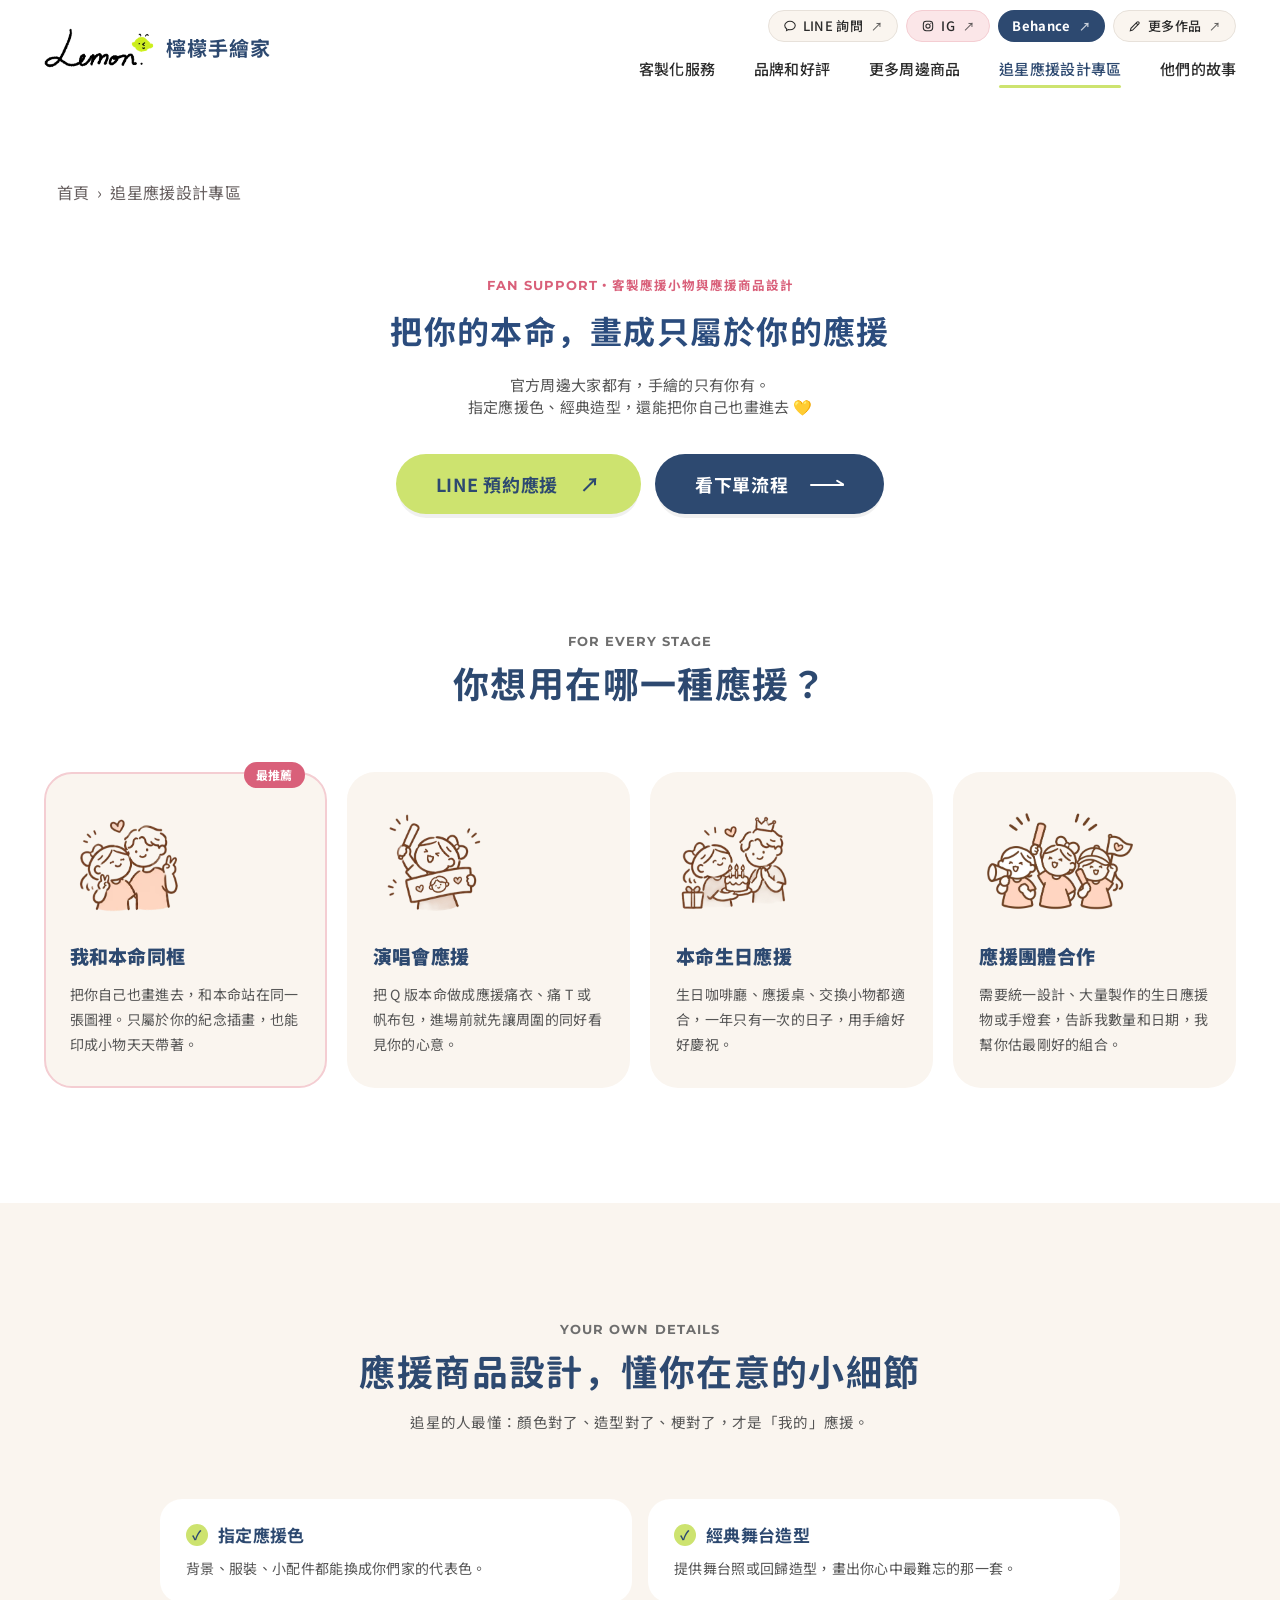
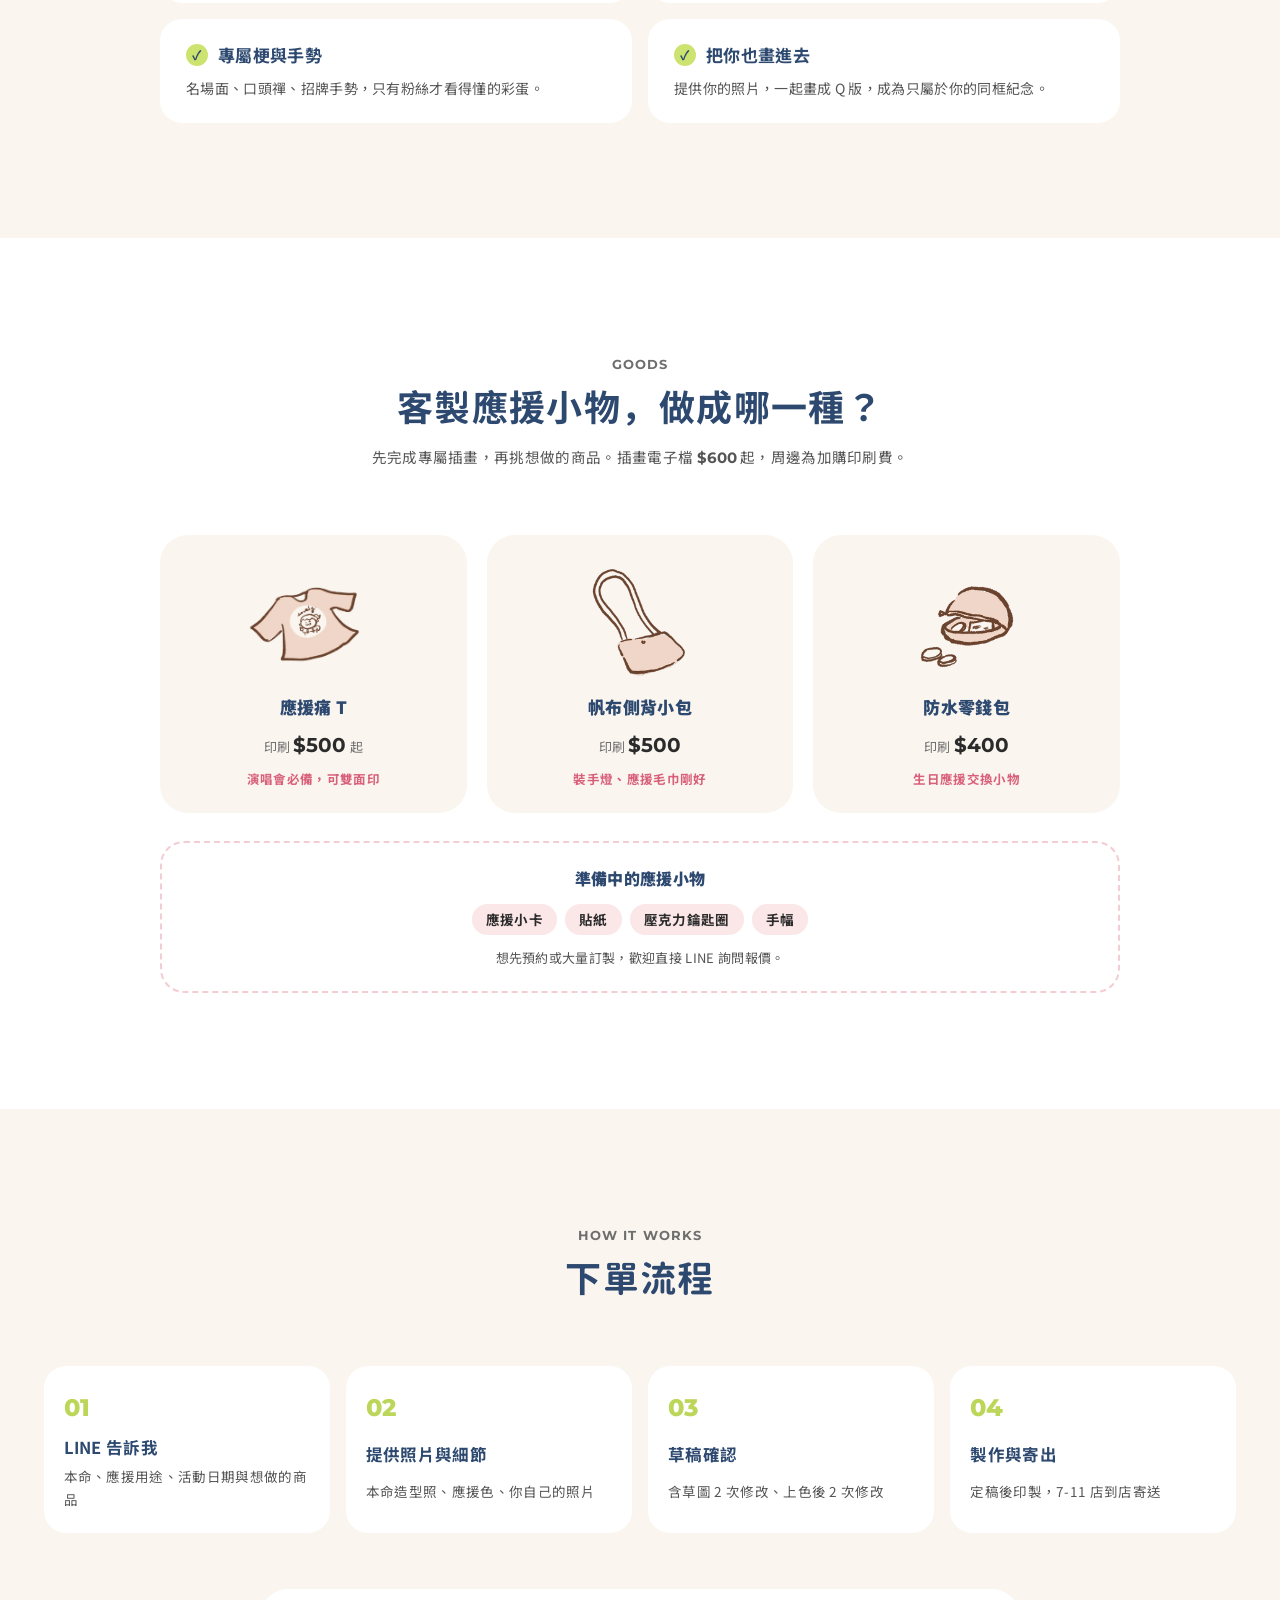
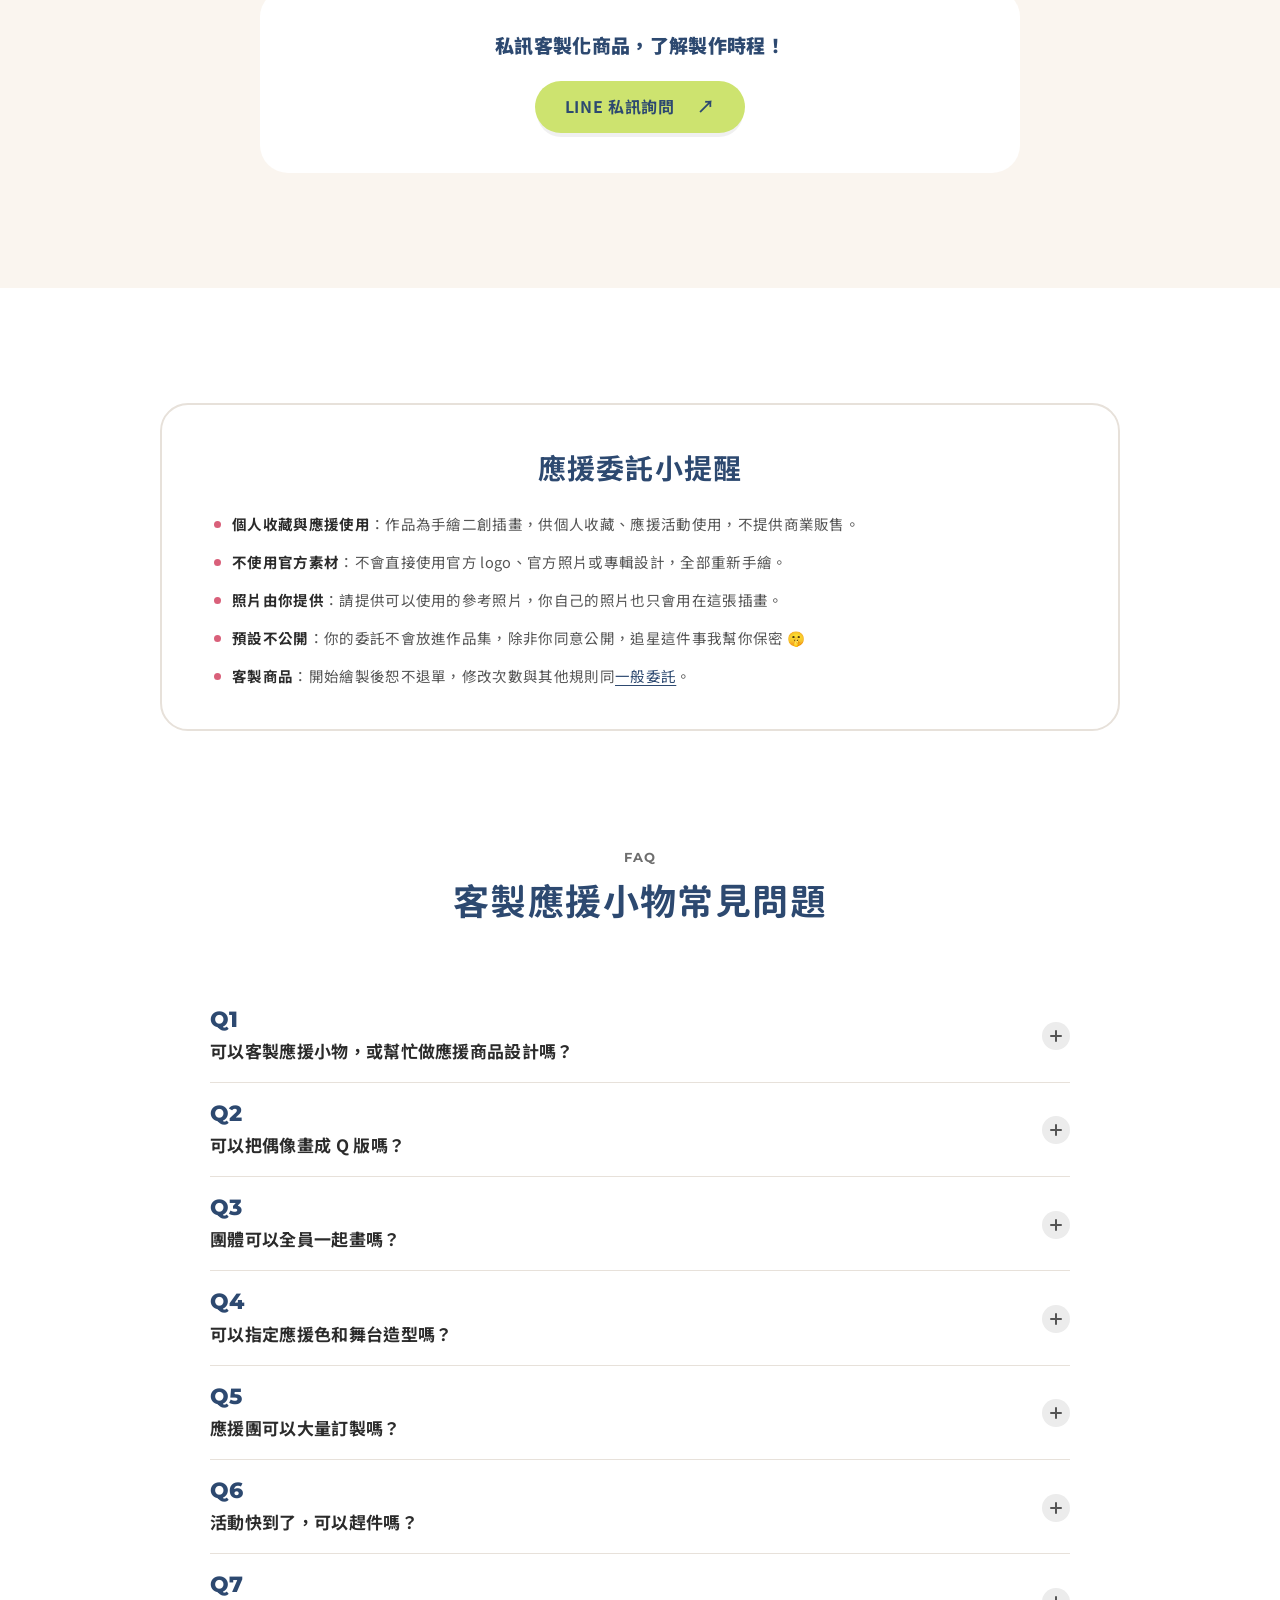
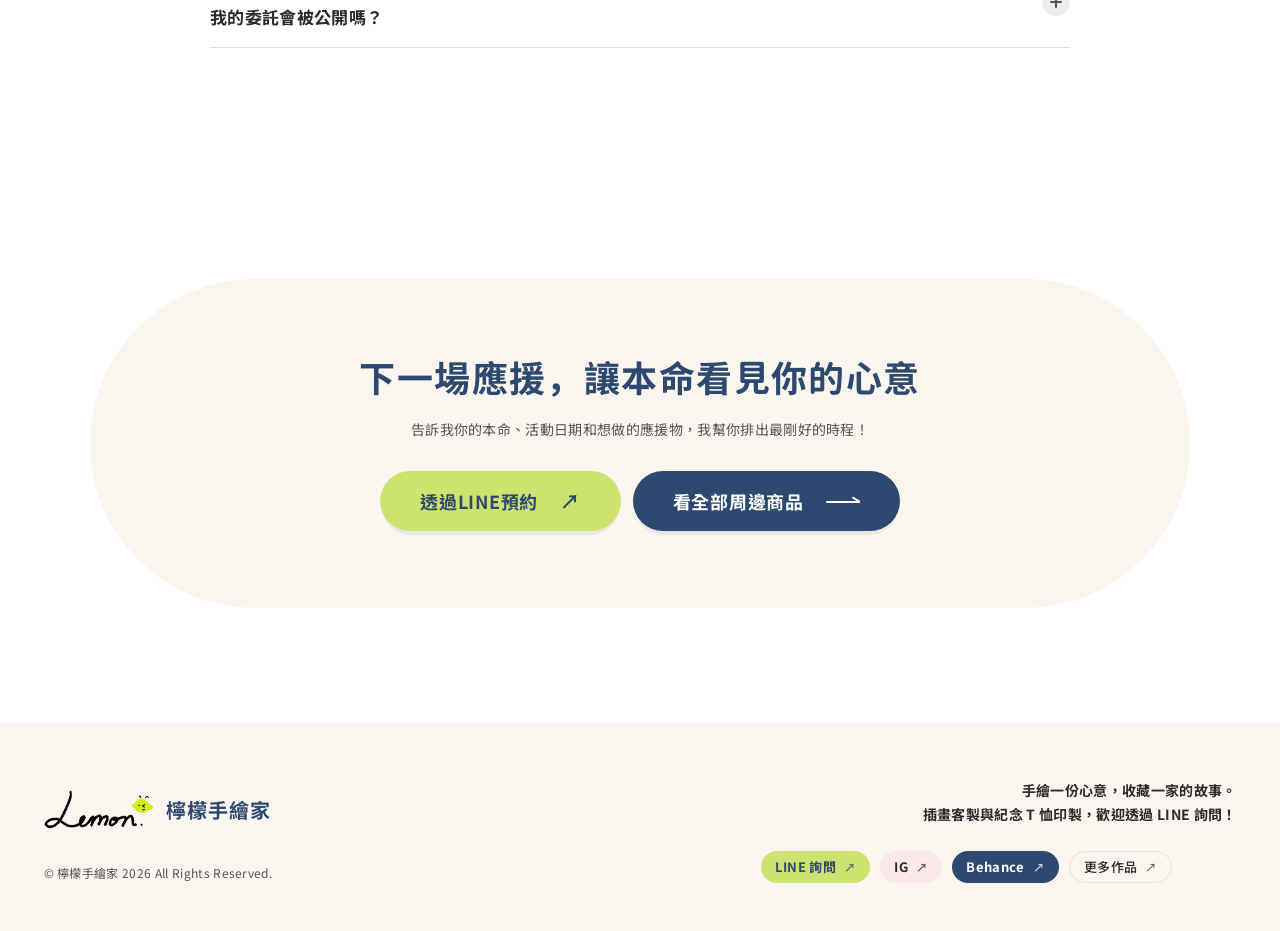
==== commit 9792f84a: "追星應援專區加強搜尋關鍵字：客製應援小物、應援商品設計 - 網頁標題、搜尋說明、分享預覽改以「客製應援小物・應援商品設計」為主，並帶入應援痛衣、和本命同框 - 頁首小標與三個區塊標題自然加入關鍵字（大" ====
--- a/fan.html
+++ b/fan.html
@@ -4,15 +4,15 @@
   <meta charset="utf-8" />
   <meta name="color-scheme" content="light" />
   <meta name="viewport" content="width=device-width, initial-scale=1, viewport-fit=cover" />
-  <title>追星應援客製｜Q 版偶像插畫、和本命同框、應援痛 T 與生日應援小物｜檸檬手繪家</title>
-  <meta name="description" content="把你的本命畫成手繪 Q 版，或把你和本命畫進同一張圖。可指定應援色、經典造型與專屬梗，做成演唱會應援痛 T、帆布包、零錢包等生日應援小物，也接應援團客製報價。" />
+  <title>客製應援小物・應援商品設計｜手繪 Q 版偶像、和本命同框、應援痛衣｜檸檬手繪家</title>
+  <meta name="description" content="檸檬手繪家手繪客製應援小物與應援商品設計：把本命畫成 Q 版，或畫成你和本命同框的插畫，可指定應援色與舞台造型，做成演唱會應援痛衣、痛 T、帆布包、零錢包等生日應援小物，也接應援團體客製。" />
   <link rel="canonical" href="https://www.lemonhomeme.com/fan.html" />
   <meta name="robots" content="index, follow, max-image-preview:large" />
   <meta property="og:type" content="website" />
   <meta property="og:site_name" content="檸檬手繪家" />
   <meta property="og:locale" content="zh_TW" />
-  <meta property="og:title" content="追星應援客製｜把你的本命，畫成只屬於你的應援｜檸檬手繪家" />
-  <meta property="og:description" content="手繪 Q 版本命、和本命同框插畫，可指定應援色與經典造型，做成應援痛 T、帆布包、生日應援小物。" />
+  <meta property="og:title" content="客製應援小物・應援商品設計｜把你的本命，畫成只屬於你的應援｜檸檬手繪家" />
+  <meta property="og:description" content="手繪客製應援小物與應援商品設計：Q 版本命、和本命同框插畫，可指定應援色與經典造型，做成應援痛衣、痛 T、帆布包、生日應援小物。" />
   <meta property="og:url" content="https://www.lemonhomeme.com/fan.html" />
   <meta property="og:image" content="https://www.lemonhomeme.com/assets/og-image.jpg" />
   <meta property="og:image:width" content="1200" />
@@ -36,10 +36,35 @@
    ]
   },
   {
+   "@type": "Service",
+   "@id": "https://www.lemonhomeme.com/fan.html#service",
+   "name": "客製應援小物與應援商品設計",
+   "serviceType": "應援商品設計",
+   "provider": {
+    "@id": "https://www.lemonhomeme.com/#org"
+   },
+   "areaServed": {
+    "@type": "Country",
+    "name": "台灣"
+   },
+   "url": "https://www.lemonhomeme.com/fan.html",
+   "description": "檸檬手繪家手繪客製應援小物與應援商品設計：把本命畫成 Q 版，或畫成你和本命同框的插畫，可指定應援色與舞台造型，做成演唱會應援痛衣、痛 T、帆布包、零錢包等生日應援小物，也接應援團體客製。"
+  },
+  {
    "@type": "BreadcrumbList",
    "itemListElement": [
-    { "@type": "ListItem", "position": 1, "name": "首頁", "item": "https://www.lemonhomeme.com/" },
-    { "@type": "ListItem", "position": 2, "name": "追星應援設計專區", "item": "https://www.lemonhomeme.com/fan.html" }
+    {
+     "@type": "ListItem",
+     "position": 1,
+     "name": "首頁",
+     "item": "https://www.lemonhomeme.com/"
+    },
+    {
+     "@type": "ListItem",
+     "position": 2,
+     "name": "追星應援設計專區",
+     "item": "https://www.lemonhomeme.com/fan.html"
+    }
    ]
   },
   {
@@ -47,18 +72,59 @@
    "mainEntity": [
     {
      "@type": "Question",
+     "name": "可以客製應援小物，或幫忙做應援商品設計嗎？",
+     "acceptedAnswer": {
+      "@type": "Answer",
+      "text": "可以！先手繪一張專屬的 Q 版插畫，再做成應援痛衣、痛 T、帆布包、零錢包等應援小物；應援小卡、貼紙、壓克力鑰匙圈、手幅也可以先私訊詢問。應援團體需要統一的應援商品設計，也歡迎告訴我數量和活動日期。"
+     }
+    },
+    {
+     "@type": "Question",
      "name": "可以把偶像畫成 Q 版嗎？",
-     "acceptedAnswer": { "@type": "Answer", "text": "可以。提供本命的照片與想要的造型，就能畫成檸檬手繪家風格的 Q 版插畫，作品為個人收藏與應援使用，不提供商業販售。" }
-    },
-    {
-     "@type": "Question",
-     "name": "演唱會或生日應援要多久前下單？",
-     "acceptedAnswer": { "@type": "Answer", "text": "製作時程依商品與當時排單而定，請先私訊告訴我想做的客製化商品與活動日期，我會告知預計完成時間。節日與大型演唱會前排單較多，越早預約越安心。" }
+     "acceptedAnswer": {
+      "@type": "Answer",
+      "text": "可以！提供本命的照片和想要的造型，就能畫成檸檬手繪家風格的 Q 版插畫。作品為個人收藏與應援使用，不提供商業販售。"
+     }
+    },
+    {
+     "@type": "Question",
+     "name": "團體可以全員一起畫嗎？",
+     "acceptedAnswer": {
+      "@type": "Answer",
+      "text": "可以，依人數計價，和一般委託相同：1 人 $600、3 人 $1,500 起。成員較多或需要特殊舞台場景時，會另外報價。"
+     }
+    },
+    {
+     "@type": "Question",
+     "name": "可以指定應援色和舞台造型嗎？",
+     "acceptedAnswer": {
+      "@type": "Answer",
+      "text": "可以！請提供應援色色碼或參考圖，以及想要的造型照片。專屬梗、手勢或小道具也歡迎一起告訴我。"
+     }
     },
     {
      "@type": "Question",
      "name": "應援團可以大量訂製嗎？",
-     "acceptedAnswer": { "@type": "Answer", "text": "可以。請透過 LINE 告訴我數量、品項與活動日期，我會依數量提供報價與交期。" }
+     "acceptedAnswer": {
+      "@type": "Answer",
+      "text": "可以。請透過 LINE 告訴我數量、品項與活動日期，我會依數量提供報價與交期。大量訂製建議盡早聯絡。"
+     }
+    },
+    {
+     "@type": "Question",
+     "name": "活動快到了，可以趕件嗎？",
+     "acceptedAnswer": {
+      "@type": "Answer",
+      "text": "請先 LINE 詢問當下排單狀況。T 恤印刷可加急（+20%，約減 3 個工作天），但插畫繪製需要時間，無法保證一定趕得上，建議先私訊確認時程、提早預約。"
+     }
+    },
+    {
+     "@type": "Question",
+     "name": "我的委託會被公開嗎？",
+     "acceptedAnswer": {
+      "@type": "Answer",
+      "text": "追星應援的委託預設不公開。只有在你同意的情況下，才會放進作品集或 IG 分享。"
+     }
     }
    ]
   }
@@ -144,7 +210,7 @@
       <div class="container">
         <nav class="crumbs" aria-label="麵包屑"><a href="index.html">首頁</a><span aria-hidden="true">›</span><span>追星應援設計專區</span></nav>
         <div class="fan-hero-inner reveal">
-          <p class="fan-eyebrow">FAN SUPPORT・追星應援客製</p>
+          <p class="fan-eyebrow">FAN SUPPORT・客製應援小物與應援商品設計</p>
           <h1 class="gh-title"><span class="nowrap">把你的本命，</span><span class="nowrap">畫成只屬於你的應援</span></h1>
           <p class="gh-lead">官方周邊大家都有，手繪的只有你有。<br />指定應援色、經典造型，還能把你自己也畫進去 💛</p>
           <div class="fan-hero-actions">
@@ -193,7 +259,7 @@
       <div class="container">
         <header class="section-head reveal">
           <p class="eyebrow">YOUR OWN DETAILS</p>
-          <h2 class="h2" id="fan-details-title">懂你在意的那些小細節</h2>
+          <h2 class="h2" id="fan-details-title">應援商品設計，懂你在意的小細節</h2>
           <p class="fan-sub">追星的人最懂：顏色對了、造型對了、梗對了，才是「我的」應援。</p>
         </header>
         <ul class="fan-detail-list">
@@ -210,12 +276,12 @@
       <div class="container">
         <header class="section-head reveal">
           <p class="eyebrow">GOODS</p>
-          <h2 class="h2" id="fan-items-title">做成哪一種應援物？</h2>
+          <h2 class="h2" id="fan-items-title">客製應援小物，做成哪一種？</h2>
           <p class="fan-sub">先完成專屬插畫，再挑想做的商品。插畫電子檔 <span class="num">$600</span> 起，周邊為加購印刷費。</p>
         </header>
         <div class="fan-item-grid">
           <a class="fan-item reveal" style="--d:0" href="goods.html#tee">
-            <span class="fan-item-art"><img src="assets/goods/tee-icon.webp" alt="應援痛 T 示意圖" width="428" height="267" loading="lazy" /></span>
+            <span class="fan-item-art"><img src="assets/goods/tee-icon.webp" alt="客製應援痛衣・痛 T 示意圖" width="428" height="267" loading="lazy" /></span>
             <b>應援痛 T</b>
             <span class="fan-item-price">印刷 <span class="num">$500</span> 起</span>
             <span class="fan-item-note">演唱會必備，可雙面印</span>
@@ -290,31 +356,35 @@
       <div class="container">
         <header class="section-head reveal">
           <p class="eyebrow">FAQ</p>
-          <h2 class="h2" id="fan-faq-title">追星應援常見問題</h2>
+          <h2 class="h2" id="fan-faq-title">客製應援小物常見問題</h2>
         </header>
         <div class="faq-list fan-faq-list">
           <details class="qa reveal">
-            <summary><span class="q-no">Q1</span><span class="q-text">可以把偶像畫成 Q 版嗎？</span><i class="q-icon" aria-hidden="true"></i></summary>
+            <summary><span class="q-no">Q1</span><span class="q-text">可以客製應援小物，或幫忙做應援商品設計嗎？</span><i class="q-icon" aria-hidden="true"></i></summary>
+            <div class="qa-body"><p>可以！先手繪一張專屬的 Q 版插畫，再做成應援痛衣、痛 T、帆布包、零錢包等應援小物；應援小卡、貼紙、壓克力鑰匙圈、手幅也可以先私訊詢問。應援團體需要統一的應援商品設計，也歡迎告訴我數量和活動日期。</p></div>
+          </details>
+          <details class="qa reveal">
+            <summary><span class="q-no">Q2</span><span class="q-text">可以把偶像畫成 Q 版嗎？</span><i class="q-icon" aria-hidden="true"></i></summary>
             <div class="qa-body"><p>可以！提供本命的照片和想要的造型，就能畫成檸檬手繪家風格的 Q 版插畫。作品為個人收藏與應援使用，不提供商業販售。</p></div>
           </details>
           <details class="qa reveal">
-            <summary><span class="q-no">Q2</span><span class="q-text">團體可以全員一起畫嗎？</span><i class="q-icon" aria-hidden="true"></i></summary>
+            <summary><span class="q-no">Q3</span><span class="q-text">團體可以全員一起畫嗎？</span><i class="q-icon" aria-hidden="true"></i></summary>
             <div class="qa-body"><p>可以，依人數計價，和一般委託相同：1 人 $600、3 人 $1,500 起。成員較多或需要特殊舞台場景時，會另外報價。</p></div>
           </details>
           <details class="qa reveal">
-            <summary><span class="q-no">Q3</span><span class="q-text">可以指定應援色和舞台造型嗎？</span><i class="q-icon" aria-hidden="true"></i></summary>
+            <summary><span class="q-no">Q4</span><span class="q-text">可以指定應援色和舞台造型嗎？</span><i class="q-icon" aria-hidden="true"></i></summary>
             <div class="qa-body"><p>可以！請提供應援色色碼或參考圖，以及想要的造型照片。專屬梗、手勢或小道具也歡迎一起告訴我。</p></div>
           </details>
           <details class="qa reveal">
-            <summary><span class="q-no">Q4</span><span class="q-text">應援團可以大量訂製嗎？</span><i class="q-icon" aria-hidden="true"></i></summary>
+            <summary><span class="q-no">Q5</span><span class="q-text">應援團可以大量訂製嗎？</span><i class="q-icon" aria-hidden="true"></i></summary>
             <div class="qa-body"><p>可以。請透過 LINE 告訴我數量、品項與活動日期，我會依數量提供報價與交期。大量訂製建議盡早聯絡。</p></div>
           </details>
           <details class="qa reveal">
-            <summary><span class="q-no">Q5</span><span class="q-text">活動快到了，可以趕件嗎？</span><i class="q-icon" aria-hidden="true"></i></summary>
+            <summary><span class="q-no">Q6</span><span class="q-text">活動快到了，可以趕件嗎？</span><i class="q-icon" aria-hidden="true"></i></summary>
             <div class="qa-body"><p>請先 LINE 詢問當下排單狀況。T 恤印刷可加急（+20%，約減 3 個工作天），但插畫繪製需要時間，無法保證一定趕得上，建議先私訊確認時程、提早預約。</p></div>
           </details>
           <details class="qa reveal">
-            <summary><span class="q-no">Q6</span><span class="q-text">我的委託會被公開嗎？</span><i class="q-icon" aria-hidden="true"></i></summary>
+            <summary><span class="q-no">Q7</span><span class="q-text">我的委託會被公開嗎？</span><i class="q-icon" aria-hidden="true"></i></summary>
             <div class="qa-body"><p>追星應援的委託預設不公開。只有在你同意的情況下，才會放進作品集或 IG 分享。</p></div>
           </details>
         </div>
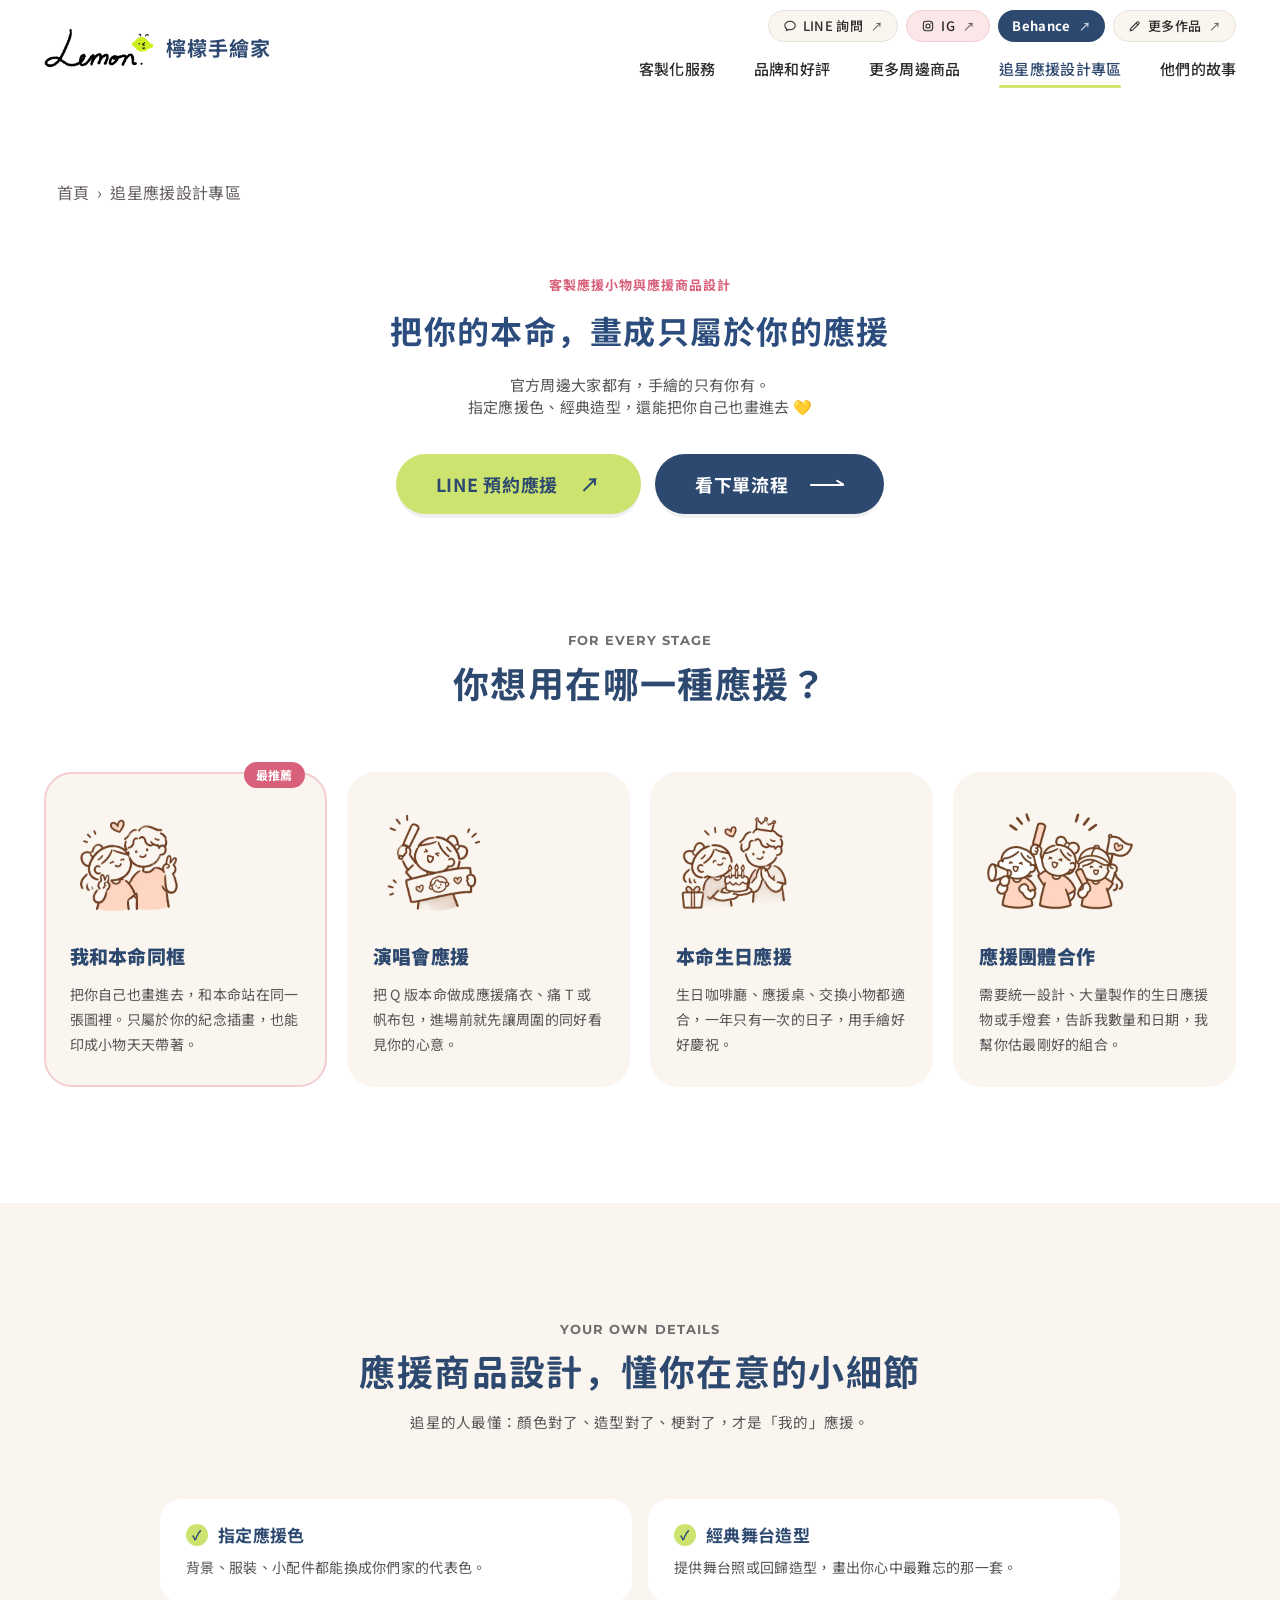
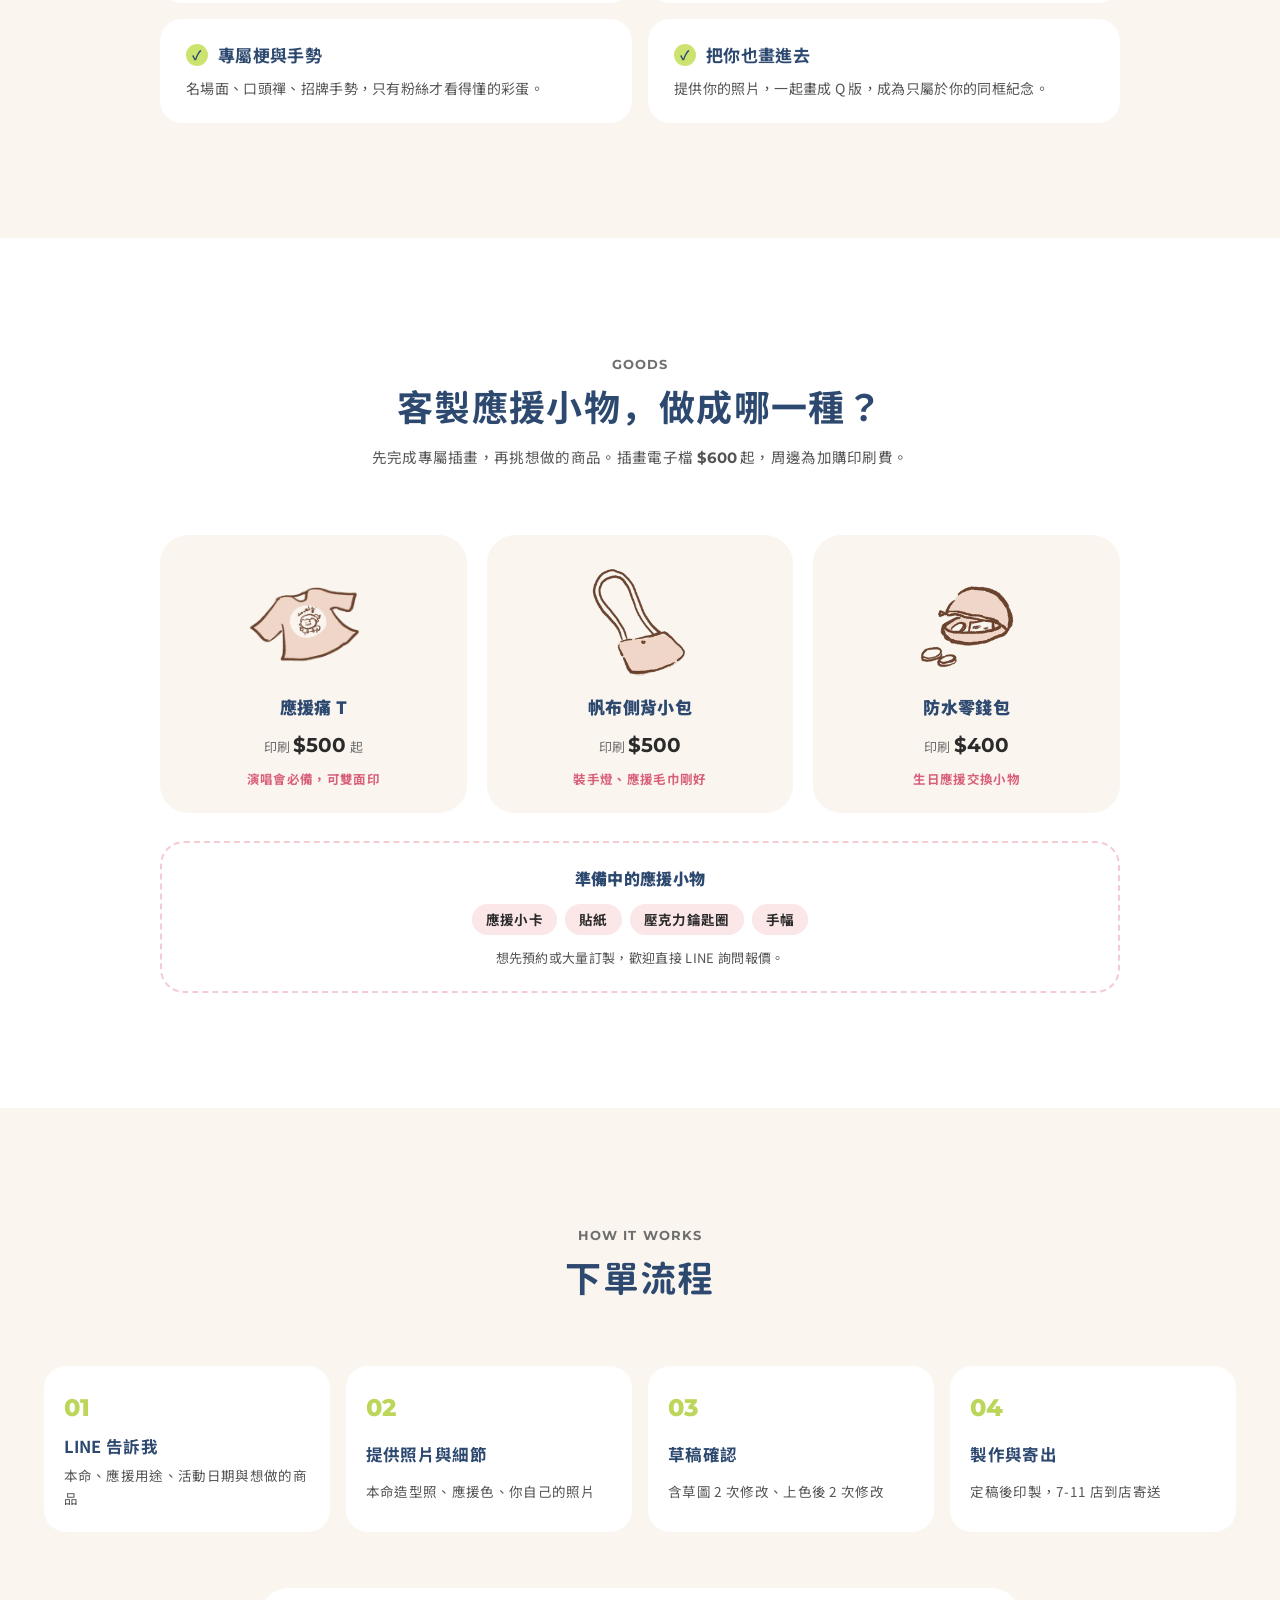
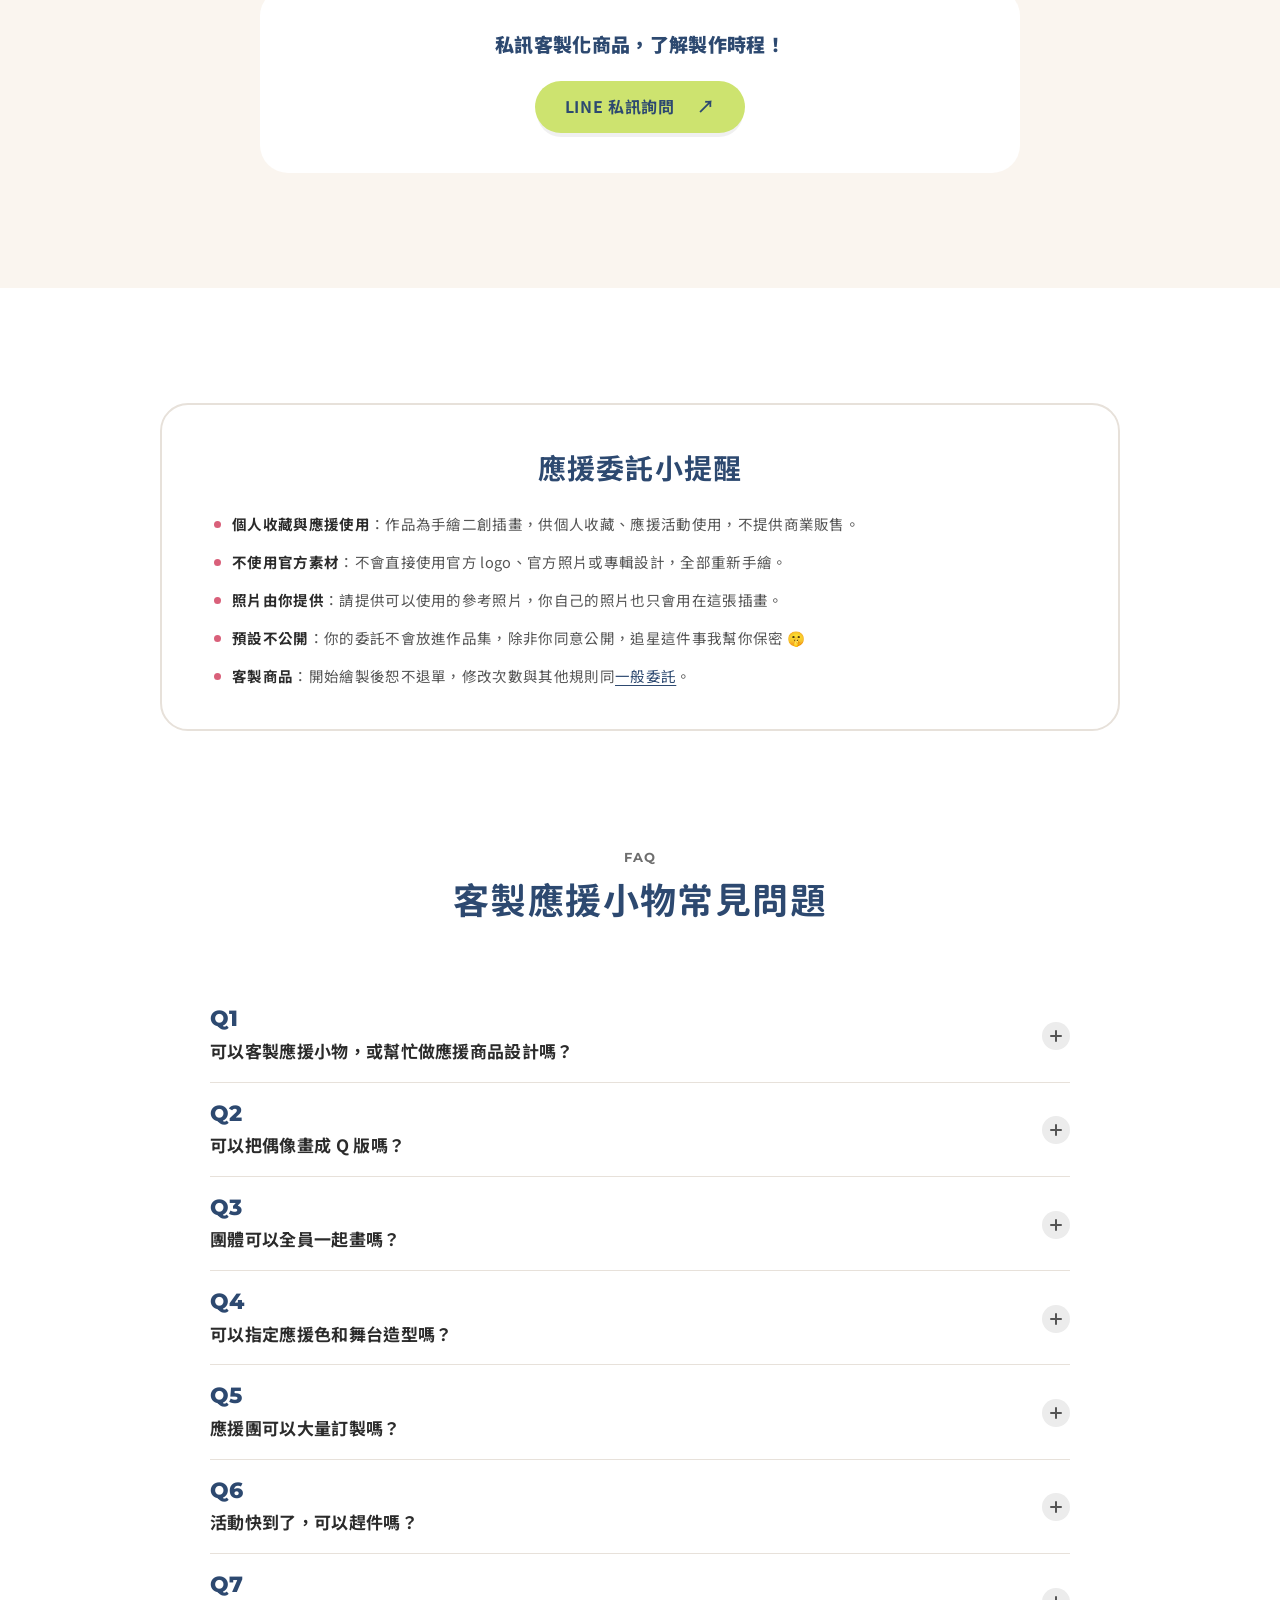
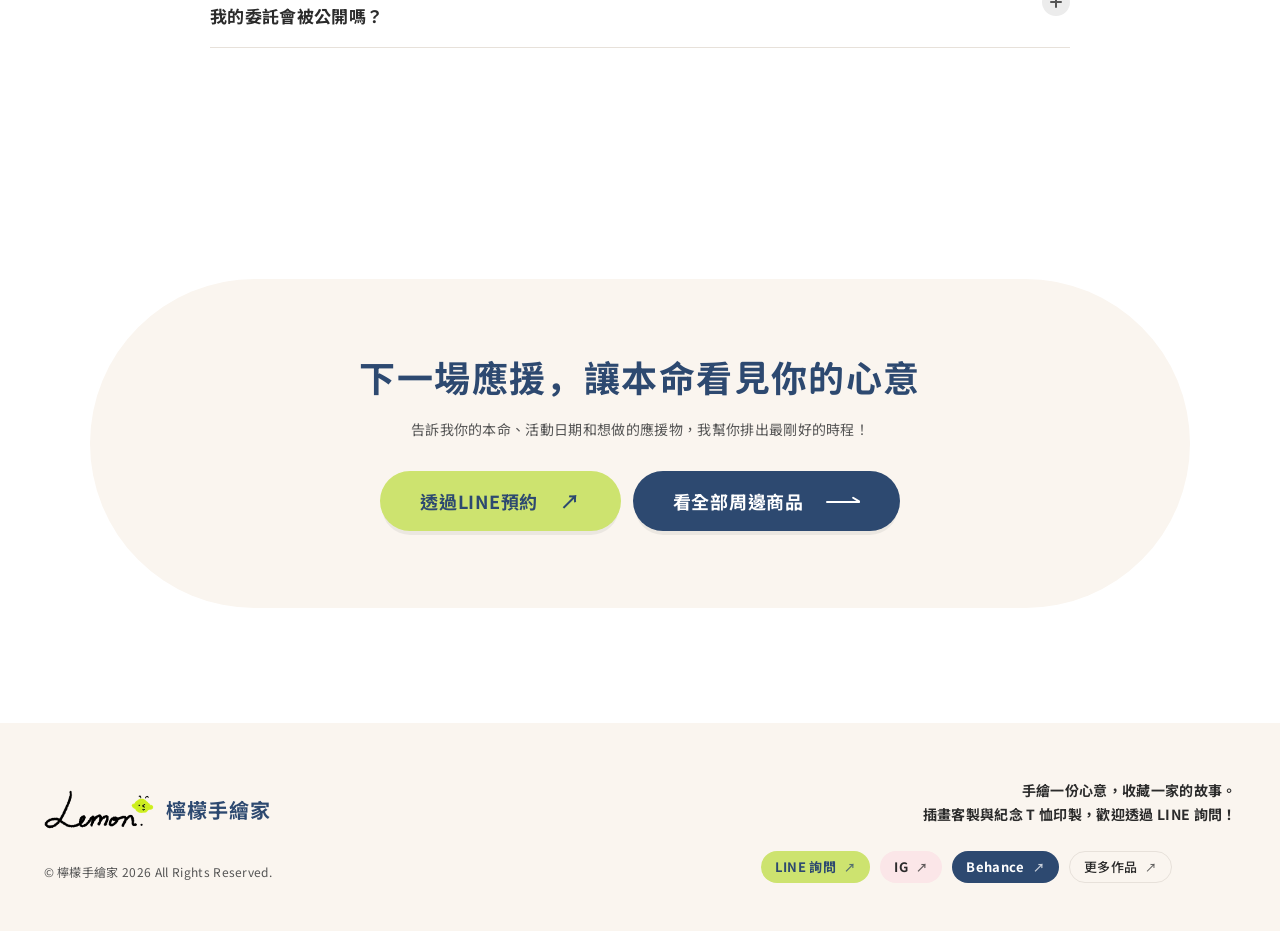
==== commit d8cb04c3: "專區頁首小字只保留中文「客製應援小物與應援商品設計」 Co-Authored-By: Claude Opus 5.5 <noreply@anthropic.com>" ====
--- a/fan.html
+++ b/fan.html
@@ -144,7 +144,7 @@
   <link href="https://fonts.googleapis.com/css2?family=Montserrat:wght@600;700;800&family=Noto+Sans+TC:wght@400;500;700;900&display=swap" rel="stylesheet" />
   <link rel="stylesheet" href="styles.css?v=185" />
   <link rel="stylesheet" href="hig-refresh.css?v=23" />
-  <link rel="stylesheet" href="fan.css?v=6" />
+  <link rel="stylesheet" href="fan.css?v=8" />
 </head>
 <body class="page-goods page-fan">
   <a class="skip-link" href="#main">跳到主要內容</a>
@@ -210,7 +210,7 @@
       <div class="container">
         <nav class="crumbs" aria-label="麵包屑"><a href="index.html">首頁</a><span aria-hidden="true">›</span><span>追星應援設計專區</span></nav>
         <div class="fan-hero-inner reveal">
-          <p class="fan-eyebrow">FAN SUPPORT・客製應援小物與應援商品設計</p>
+          <p class="fan-eyebrow">客製應援小物與應援商品設計</p>
           <h1 class="gh-title"><span class="nowrap">把你的本命，</span><span class="nowrap">畫成只屬於你的應援</span></h1>
           <p class="gh-lead">官方周邊大家都有，手繪的只有你有。<br />指定應援色、經典造型，還能把你自己也畫進去 💛</p>
           <div class="fan-hero-actions">
--- a/fan.css
+++ b/fan.css
@@ -4,8 +4,8 @@
 .page-fan { --fan-pink: #fbe6e8; --fan-pink-600: #f4cdd2; --fan-rose: #d9607a; }
 
 /* ---------- Hero ---------- */
+.fan-eyebrow { display: inline-block; font-weight: 700; font-size: 13px; letter-spacing: .08em; color: var(--fan-rose); margin-bottom: 12px; }
 .fan-hero-inner { text-align: center; margin-top: clamp(32px, 5vw, 72px); }
-.fan-eyebrow { display: inline-block; font-family: var(--font-en); font-weight: 700; font-size: 12.5px; letter-spacing: .08em; color: var(--fan-rose); margin-bottom: 12px; }
 .fan-hero-actions { display: flex; justify-content: center; flex-wrap: wrap; gap: 14px; margin-top: 36px; }
 
 .fan-sub { font-size: 14.5px; color: var(--ink-2); margin-top: 14px; text-wrap: balance; }
